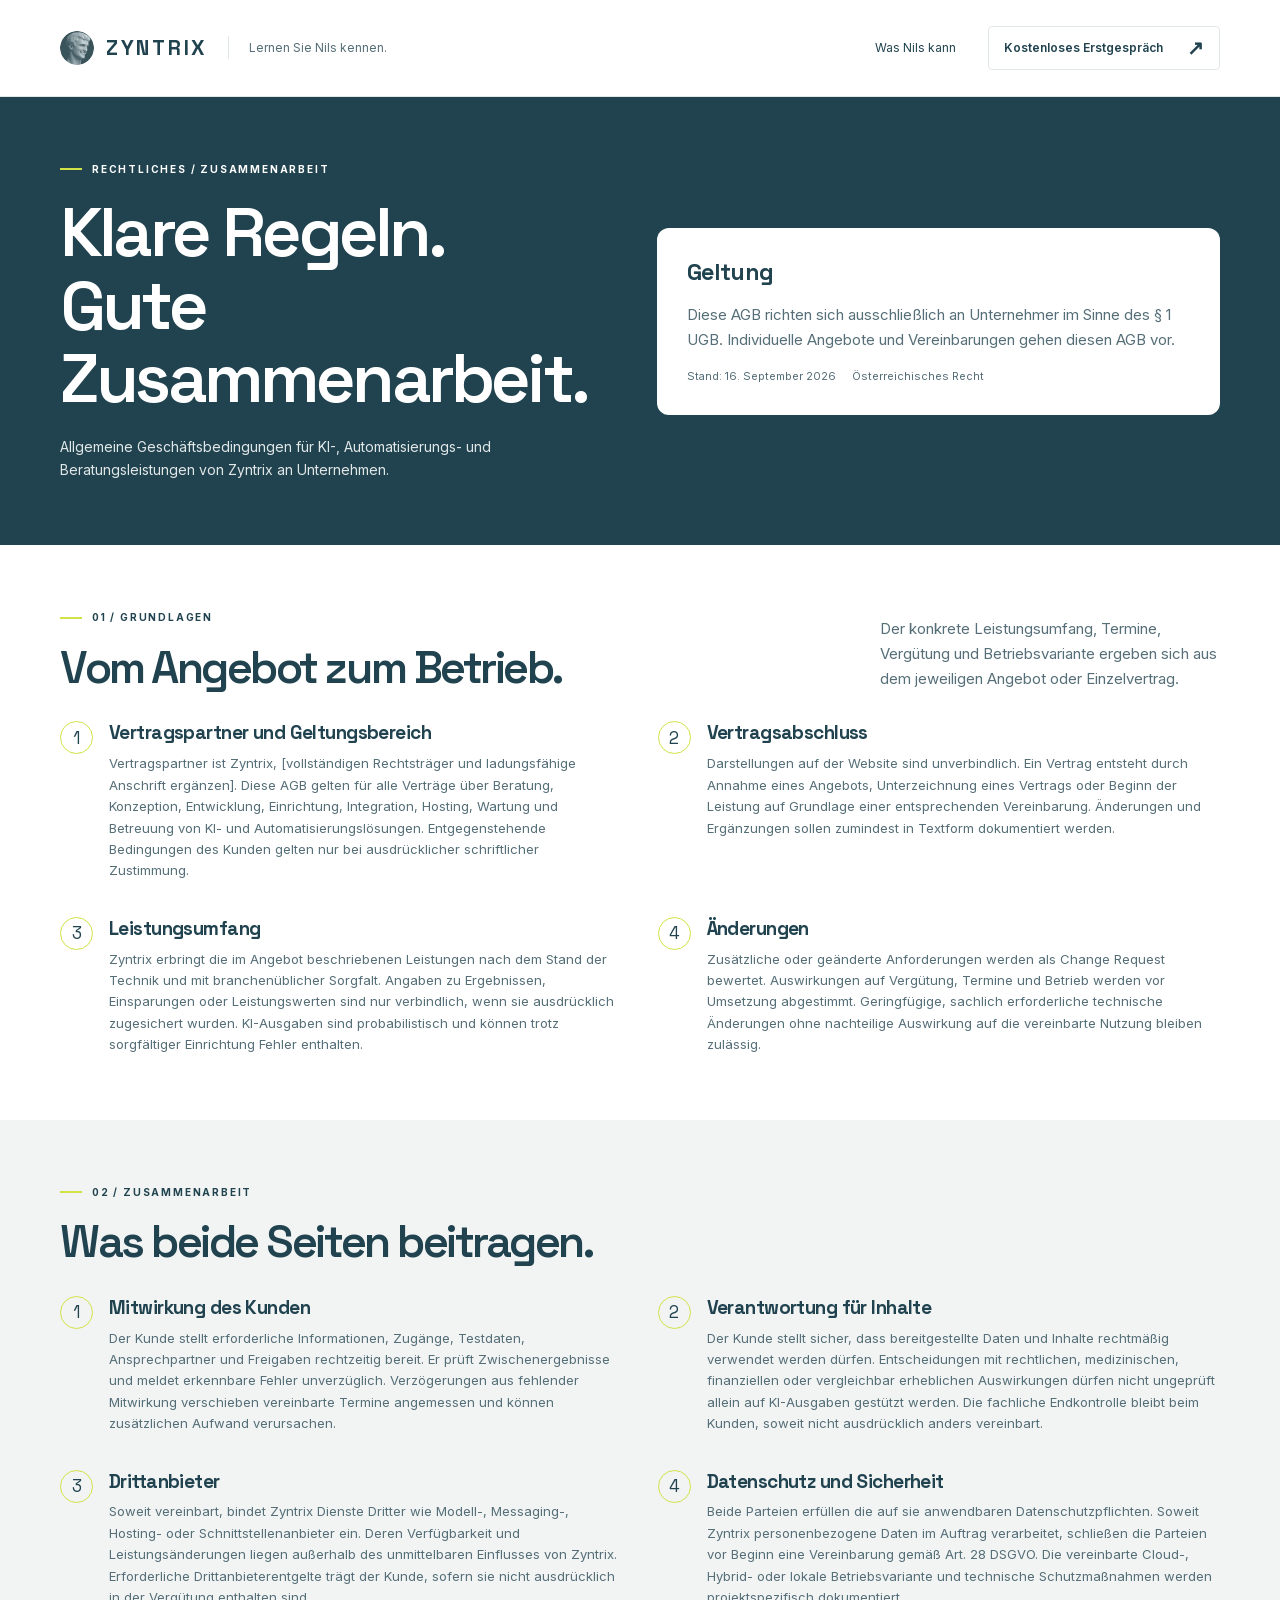
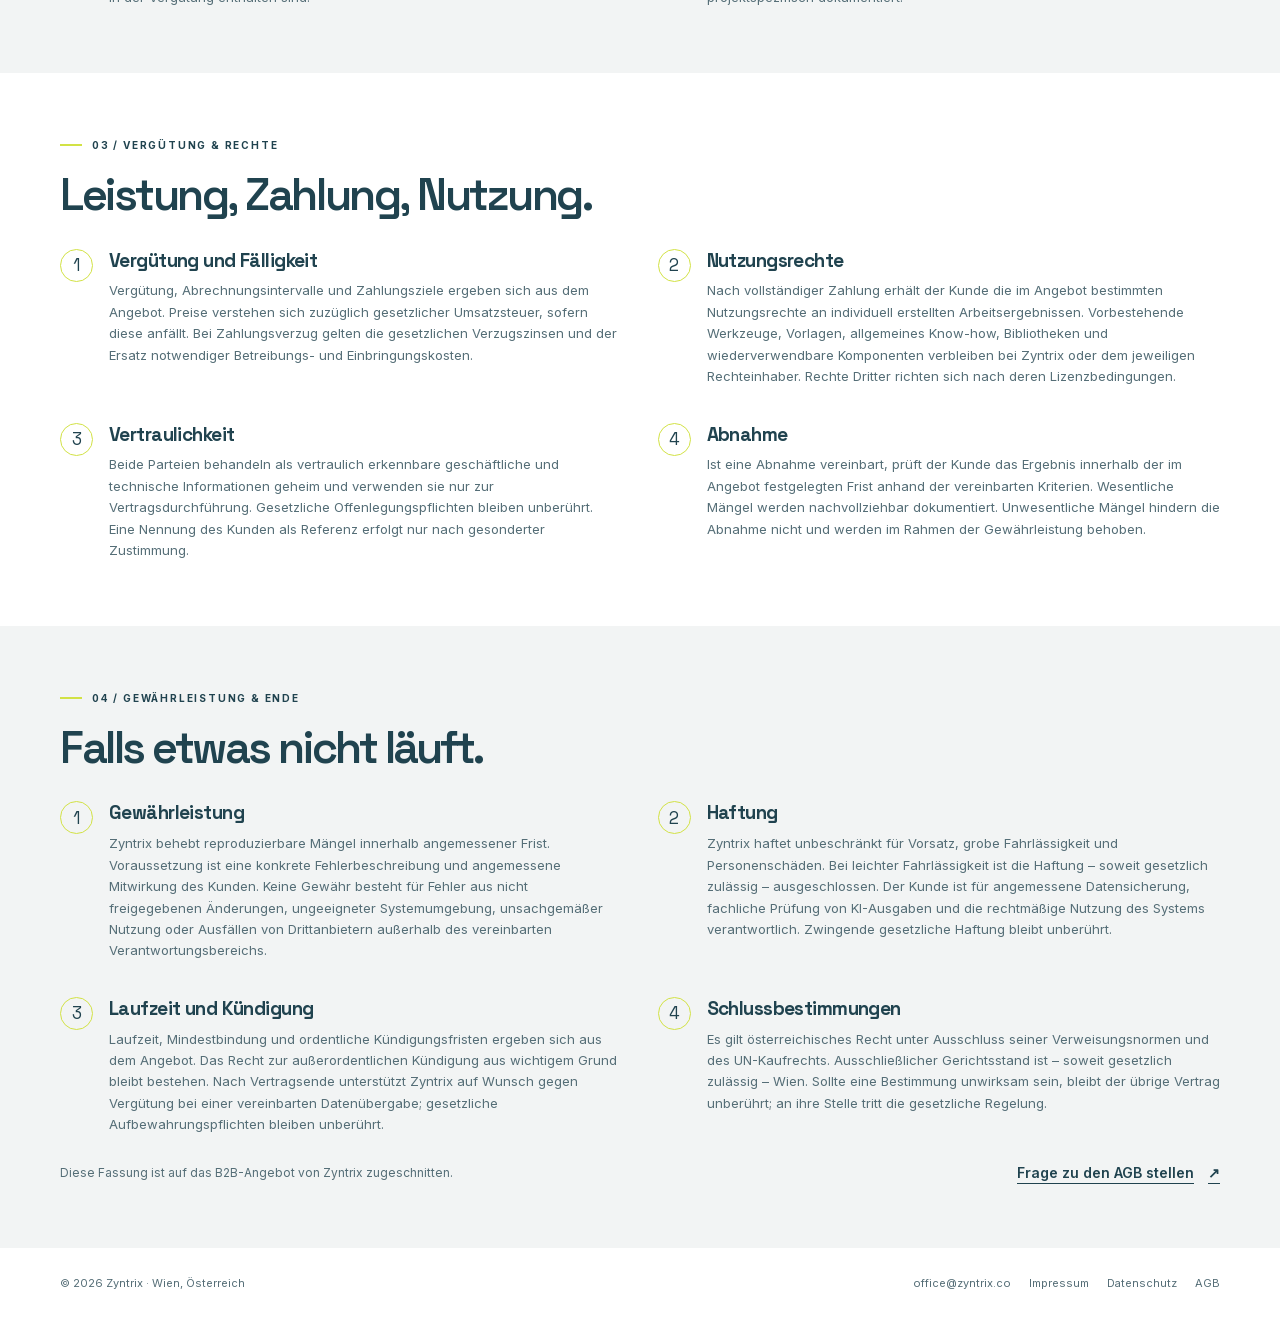
==== agb.html @ 4740a622 "Rechtsseiten (Impressum, Datenschutz, AGB) mit site.css, Legacy-Seiten entfernt Co-Authored-By: Clau" ====
<!doctype html>
<html lang="de-AT">
<head>
  <meta charset="utf-8"><meta name="viewport" content="width=device-width,initial-scale=1"><meta name="theme-color" content="#20434f">
  <!-- Google tag (gtag.js) -->
  <script async src="https://www.googletagmanager.com/gtag/js?id=G-1M1GFKZNW0"></script>
  <script>
    window.dataLayer = window.dataLayer || [];
    function gtag(){dataLayer.push(arguments);}
    gtag('js', new Date());
    gtag('config', 'G-1M1GFKZNW0');
  </script>
  <title>Allgemeine Geschäftsbedingungen | Zyntrix</title>
  <meta name="description" content="Allgemeine Geschäftsbedingungen von Zyntrix für Leistungen an Unternehmen."><meta name="robots" content="noindex,follow">
  <meta property="og:type" content="website"><meta property="og:locale" content="de_AT"><meta property="og:title" content="Allgemeine Geschäftsbedingungen | Zyntrix"><meta property="og:description" content="AGB von Zyntrix für KI- und Automatisierungsleistungen an Unternehmen."><meta property="og:url" content="https://zyntrix.co/agb.html">
  <link rel="canonical" href="https://zyntrix.co/agb.html"><link rel="icon" href="/favicon.ico?v=3" type="image/x-icon" sizes="any"><link rel="icon" type="image/png" sizes="32x32" href="/assets/icons/favicon-32x32.png?v=3"><link rel="icon" type="image/png" sizes="16x16" href="/assets/icons/favicon-16x16.png?v=3"><link rel="apple-touch-icon" href="/apple-touch-icon.png?v=3"><link rel="manifest" href="/site.webmanifest">
  <!-- Meta Pixel Code -->
  <script>
  !function(f,b,e,v,n,t,s){if(f.fbq)return;n=f.fbq=function(){n.callMethod?n.callMethod.apply(n,arguments):n.queue.push(arguments)};if(!f._fbq)f._fbq=n;n.push=n;n.loaded=!0;n.version="2.0";n.queue=[];t=b.createElement(e);t.async=!0;t.src=v;s=b.getElementsByTagName(e)[0];s.parentNode.insertBefore(t,s)}(window,document,"script","https://connect.facebook.net/en_US/fbevents.js");
  fbq("init","1392514952248366");fbq("track","PageView");
  </script>
  <noscript><img height="1" width="1" style="display:none" src="https://www.facebook.com/tr?id=1392514952248366&amp;ev=PageView&amp;noscript=1" alt=""></noscript>
  <!-- End Meta Pixel Code -->
  <link rel="preload" href="assets/landing2/space-grotesk.woff2" as="font" type="font/woff2" crossorigin><link rel="stylesheet" href="site.css">
</head>
<body>
  <a class="skip" href="#inhalt">Zum Inhalt springen</a>
  <header class="site-header"><div class="header wrap"><a class="brand" href="/" aria-label="Zyntrix, zur Startseite"><img class="brand-avatar" src="assets/landing2/nils.webp" width="34" height="34" alt="">ZYNTRIX<span class="brand-divider"></span><span class="brand-product">Lernen Sie Nils kennen.</span></a><nav class="header-links" aria-label="Hauptnavigation"><a href="/#beispiele">Was Nils kann</a><a class="header-contact" href="/#potenzialcheck">Kostenloses Erstgespräch <span aria-hidden="true">↗&#xFE0E;</span></a></nav></div></header>

  <main id="inhalt">
    <section class="section contact" aria-labelledby="page-title"><div class="wrap contact-layout"><div class="contact-copy"><div class="eyebrow">Rechtliches / Zusammenarbeit</div><h1 id="page-title">Klare Regeln.<br>Gute Zusammenarbeit.</h1><p>Allgemeine Geschäftsbedingungen für KI-, Automatisierungs- und Beratungsleistungen von Zyntrix an Unternehmen.</p></div><div class="check-card"><h3>Geltung</h3><p class="muted">Diese AGB richten sich ausschließlich an Unternehmer im Sinne des § 1 UGB. Individuelle Angebote und Vereinbarungen gehen diesen AGB vor.</p><div class="privacy-tags"><span>Stand: 16. September 2026</span><span>Österreichisches Recht</span></div></div></div></section>

    <section class="section" aria-labelledby="agb-title"><div class="wrap"><div class="section-top"><div><div class="eyebrow">01 / Grundlagen</div><h2 id="agb-title">Vom Angebot zum Betrieb.</h2></div><p>Der konkrete Leistungsumfang, Termine, Vergütung und Betriebsvariante ergeben sich aus dem jeweiligen Angebot oder Einzelvertrag.</p></div><div class="promise-grid"><div class="promise"><span class="checkmark" aria-hidden="true">1</span><div><h3>Vertragspartner und Geltungsbereich</h3><p>Vertragspartner ist Zyntrix, [vollständigen Rechtsträger und ladungsfähige Anschrift ergänzen]. Diese AGB gelten für alle Verträge über Beratung, Konzeption, Entwicklung, Einrichtung, Integration, Hosting, Wartung und Betreuung von KI- und Automatisierungslösungen. Entgegenstehende Bedingungen des Kunden gelten nur bei ausdrücklicher schriftlicher Zustimmung.</p></div></div><div class="promise"><span class="checkmark" aria-hidden="true">2</span><div><h3>Vertragsabschluss</h3><p>Darstellungen auf der Website sind unverbindlich. Ein Vertrag entsteht durch Annahme eines Angebots, Unterzeichnung eines Vertrags oder Beginn der Leistung auf Grundlage einer entsprechenden Vereinbarung. Änderungen und Ergänzungen sollen zumindest in Textform dokumentiert werden.</p></div></div><div class="promise"><span class="checkmark" aria-hidden="true">3</span><div><h3>Leistungsumfang</h3><p>Zyntrix erbringt die im Angebot beschriebenen Leistungen nach dem Stand der Technik und mit branchenüblicher Sorgfalt. Angaben zu Ergebnissen, Einsparungen oder Leistungswerten sind nur verbindlich, wenn sie ausdrücklich zugesichert wurden. KI-Ausgaben sind probabilistisch und können trotz sorgfältiger Einrichtung Fehler enthalten.</p></div></div><div class="promise"><span class="checkmark" aria-hidden="true">4</span><div><h3>Änderungen</h3><p>Zusätzliche oder geänderte Anforderungen werden als Change Request bewertet. Auswirkungen auf Vergütung, Termine und Betrieb werden vor Umsetzung abgestimmt. Geringfügige, sachlich erforderliche technische Änderungen ohne nachteilige Auswirkung auf die vereinbarte Nutzung bleiben zulässig.</p></div></div></div></div></section>

    <section class="section promises" aria-labelledby="zusammenarbeit-title"><div class="wrap"><div class="section-top"><div><div class="eyebrow">02 / Zusammenarbeit</div><h2 id="zusammenarbeit-title">Was beide Seiten beitragen.</h2></div></div><div class="promise-grid"><div class="promise"><span class="checkmark" aria-hidden="true">1</span><div><h3>Mitwirkung des Kunden</h3><p>Der Kunde stellt erforderliche Informationen, Zugänge, Testdaten, Ansprechpartner und Freigaben rechtzeitig bereit. Er prüft Zwischenergebnisse und meldet erkennbare Fehler unverzüglich. Verzögerungen aus fehlender Mitwirkung verschieben vereinbarte Termine angemessen und können zusätzlichen Aufwand verursachen.</p></div></div><div class="promise"><span class="checkmark" aria-hidden="true">2</span><div><h3>Verantwortung für Inhalte</h3><p>Der Kunde stellt sicher, dass bereitgestellte Daten und Inhalte rechtmäßig verwendet werden dürfen. Entscheidungen mit rechtlichen, medizinischen, finanziellen oder vergleichbar erheblichen Auswirkungen dürfen nicht ungeprüft allein auf KI-Ausgaben gestützt werden. Die fachliche Endkontrolle bleibt beim Kunden, soweit nicht ausdrücklich anders vereinbart.</p></div></div><div class="promise"><span class="checkmark" aria-hidden="true">3</span><div><h3>Drittanbieter</h3><p>Soweit vereinbart, bindet Zyntrix Dienste Dritter wie Modell-, Messaging-, Hosting- oder Schnittstellenanbieter ein. Deren Verfügbarkeit und Leistungsänderungen liegen außerhalb des unmittelbaren Einflusses von Zyntrix. Erforderliche Drittanbieterentgelte trägt der Kunde, sofern sie nicht ausdrücklich in der Vergütung enthalten sind.</p></div></div><div class="promise"><span class="checkmark" aria-hidden="true">4</span><div><h3>Datenschutz und Sicherheit</h3><p>Beide Parteien erfüllen die auf sie anwendbaren Datenschutzpflichten. Soweit Zyntrix personenbezogene Daten im Auftrag verarbeitet, schließen die Parteien vor Beginn eine Vereinbarung gemäß Art. 28 DSGVO. Die vereinbarte Cloud-, Hybrid- oder lokale Betriebsvariante und technische Schutzmaßnahmen werden projektspezifisch dokumentiert.</p></div></div></div></div></section>

    <section class="section" aria-labelledby="zahlung-title"><div class="wrap"><div class="section-top"><div><div class="eyebrow">03 / Vergütung &amp; Rechte</div><h2 id="zahlung-title">Leistung, Zahlung, Nutzung.</h2></div></div><div class="promise-grid"><div class="promise"><span class="checkmark" aria-hidden="true">1</span><div><h3>Vergütung und Fälligkeit</h3><p>Vergütung, Abrechnungsintervalle und Zahlungsziele ergeben sich aus dem Angebot. Preise verstehen sich zuzüglich gesetzlicher Umsatzsteuer, sofern diese anfällt. Bei Zahlungsverzug gelten die gesetzlichen Verzugszinsen und der Ersatz notwendiger Betreibungs- und Einbringungskosten.</p></div></div><div class="promise"><span class="checkmark" aria-hidden="true">2</span><div><h3>Nutzungsrechte</h3><p>Nach vollständiger Zahlung erhält der Kunde die im Angebot bestimmten Nutzungsrechte an individuell erstellten Arbeitsergebnissen. Vorbestehende Werkzeuge, Vorlagen, allgemeines Know-how, Bibliotheken und wiederverwendbare Komponenten verbleiben bei Zyntrix oder dem jeweiligen Rechteinhaber. Rechte Dritter richten sich nach deren Lizenzbedingungen.</p></div></div><div class="promise"><span class="checkmark" aria-hidden="true">3</span><div><h3>Vertraulichkeit</h3><p>Beide Parteien behandeln als vertraulich erkennbare geschäftliche und technische Informationen geheim und verwenden sie nur zur Vertragsdurchführung. Gesetzliche Offenlegungspflichten bleiben unberührt. Eine Nennung des Kunden als Referenz erfolgt nur nach gesonderter Zustimmung.</p></div></div><div class="promise"><span class="checkmark" aria-hidden="true">4</span><div><h3>Abnahme</h3><p>Ist eine Abnahme vereinbart, prüft der Kunde das Ergebnis innerhalb der im Angebot festgelegten Frist anhand der vereinbarten Kriterien. Wesentliche Mängel werden nachvollziehbar dokumentiert. Unwesentliche Mängel hindern die Abnahme nicht und werden im Rahmen der Gewährleistung behoben.</p></div></div></div></div></section>

    <section class="section promises" aria-labelledby="haftung-title"><div class="wrap"><div class="section-top"><div><div class="eyebrow">04 / Gewährleistung &amp; Ende</div><h2 id="haftung-title">Falls etwas nicht läuft.</h2></div></div><div class="promise-grid"><div class="promise"><span class="checkmark" aria-hidden="true">1</span><div><h3>Gewährleistung</h3><p>Zyntrix behebt reproduzierbare Mängel innerhalb angemessener Frist. Voraussetzung ist eine konkrete Fehlerbeschreibung und angemessene Mitwirkung des Kunden. Keine Gewähr besteht für Fehler aus nicht freigegebenen Änderungen, ungeeigneter Systemumgebung, unsachgemäßer Nutzung oder Ausfällen von Drittanbietern außerhalb des vereinbarten Verantwortungsbereichs.</p></div></div><div class="promise"><span class="checkmark" aria-hidden="true">2</span><div><h3>Haftung</h3><p>Zyntrix haftet unbeschränkt für Vorsatz, grobe Fahrlässigkeit und Personenschäden. Bei leichter Fahrlässigkeit ist die Haftung – soweit gesetzlich zulässig – ausgeschlossen. Der Kunde ist für angemessene Datensicherung, fachliche Prüfung von KI-Ausgaben und die rechtmäßige Nutzung des Systems verantwortlich. Zwingende gesetzliche Haftung bleibt unberührt.</p></div></div><div class="promise"><span class="checkmark" aria-hidden="true">3</span><div><h3>Laufzeit und Kündigung</h3><p>Laufzeit, Mindestbindung und ordentliche Kündigungsfristen ergeben sich aus dem Angebot. Das Recht zur außerordentlichen Kündigung aus wichtigem Grund bleibt bestehen. Nach Vertragsende unterstützt Zyntrix auf Wunsch gegen Vergütung bei einer vereinbarten Datenübergabe; gesetzliche Aufbewahrungspflichten bleiben unberührt.</p></div></div><div class="promise"><span class="checkmark" aria-hidden="true">4</span><div><h3>Schlussbestimmungen</h3><p>Es gilt österreichisches Recht unter Ausschluss seiner Verweisungsnormen und des UN-Kaufrechts. Ausschließlicher Gerichtsstand ist – soweit gesetzlich zulässig – Wien. Sollte eine Bestimmung unwirksam sein, bleibt der übrige Vertrag unberührt; an ihre Stelle tritt die gesetzliche Regelung.</p></div></div></div><div class="section-bottom"><span class="small">Diese Fassung ist auf das B2B-Angebot von Zyntrix zugeschnitten.</span><a class="text-link" href="mailto:office@zyntrix.co">Frage zu den AGB stellen <span aria-hidden="true">↗&#xFE0E;</span></a></div></div></section>
  </main>

  <footer class="footer wrap"><span>© 2026 Zyntrix · Wien, Österreich</span><div class="footer-links"><a href="mailto:office@zyntrix.co">office@zyntrix.co</a><a href="impressum.html">Impressum</a><a href="datenschutz.html">Datenschutz</a><a href="agb.html" aria-current="page">AGB</a></div></footer>
</body>
</html>
---- site.css ----
@font-face{font-family:Inter;src:url('assets/landing2/inter.woff2') format('woff2');font-weight:100 900;font-display:swap}
    @font-face{font-family:Space;src:url('assets/landing2/space-grotesk.woff2') format('woff2');font-weight:300 700;font-display:swap}
    :root{--ink:#20434f;--lime:#d2e245;--paper:#fff;--muted:#556e77;--line:#e2e7e8;--white:#fff;--radius:18px}
    *{box-sizing:border-box}html{scroll-behavior:smooth;scroll-padding-top:24px}body{margin:0;background:var(--paper);color:var(--ink);font-family:Inter,Arial,sans-serif;font-size:15px;line-height:1.65}h1,h2,h3,p{margin:0}h1,h2,h3,.button,.brand{font-family:Space,Arial,sans-serif}h1,h2{font-weight:600;letter-spacing:-.055em;line-height:1.06;text-wrap:balance}h1{font-size:clamp(42px,5.4vw,76px)}h2{font-size:clamp(29px,3.5vw,46px)}h3{font-size:21px;line-height:1.25;letter-spacing:-.03em}a{color:inherit;text-decoration:none}button,input,select{font:inherit}button,a,input,summary{ -webkit-tap-highlight-color:transparent}button{cursor:pointer}button:disabled{cursor:wait;opacity:.65}:focus-visible{outline:3px solid #20434f;outline-offset:5px}a:hover{text-decoration:underline}button:hover{filter:brightness(.97)}[hidden]{display:none!important}img{max-width:100%;display:block}button{color:inherit}section{scroll-margin-top:24px}.wrap{width:min(1160px,calc(100% - 80px));margin:auto}.section{padding:64px 0}.eyebrow{font-size:10px;font-weight:700;letter-spacing:.18em;text-transform:uppercase;display:flex;align-items:center;gap:10px;margin-bottom:18px}.eyebrow:before{content:'';width:22px;height:2px;background:var(--lime)}.muted{color:var(--muted)}.small{font-size:12px;line-height:1.6}.button{display:inline-flex;justify-content:center;align-items:center;gap:24px;background:var(--lime);padding:15px 22px;border:1px solid var(--lime);border-radius:7px;font-size:15px;font-weight:700;line-height:1.35;text-decoration:none!important;transition:transform .2s,background .2s}.button:hover{background:#d2e245;transform:translateY(-1px)}.button .arrow{font-size:22px;line-height:1}.text-link{display:inline-flex;align-items:center;gap:14px;font-weight:600;font-size:14px;text-decoration:underline;text-underline-offset:5px}.section-top{display:flex;justify-content:space-between;align-items:end;gap:40px;margin-bottom:30px}.section-top>p{max-width:340px;color:var(--muted)}.grid3{display:grid;grid-template-columns:repeat(3,1fr);gap:18px}.grid2{display:grid;grid-template-columns:1fr 1fr;gap:60px}.card{background:white;border:1px solid var(--line);border-radius:var(--radius);padding:25px}.skip{position:absolute;left:12px;top:-80px;background:var(--lime);padding:12px;z-index:100}.skip:focus{top:12px}
    .trust{padding:22px 0 28px;border-top:1px solid var(--line);border-bottom:1px solid var(--line)}.trust-inner{display:flex;gap:35px;align-items:center;justify-content:space-between}.trust-label{max-width:130px;font-size:10px;line-height:1.6;text-transform:uppercase;letter-spacing:.1em;color:var(--muted)}.logos{flex:1;display:flex;align-items:center;justify-content:space-between;gap:26px}.logo{height:43px;width:116px;object-fit:contain;mix-blend-mode:multiply;filter:grayscale(1);opacity:.75}.aaron{font-family:Georgia,serif;letter-spacing:.16em;font-size:20px}.steps .number{font-family:Space,sans-serif;color:#556e77;font-size:12px;margin-bottom:25px;display:block}.steps h3{margin-bottom:9px}.steps p{font-size:14px;color:var(--muted)}.step-card{border-top:1px solid var(--line);padding-top:18px}.step-card:first-child{border-color:#d2e245}.scenes{background:#f2f4f4}.scene-time{font-family:Space,sans-serif;font-size:12px;display:inline-block;padding:4px 9px;border-radius:5px;background:#f2f4f4;margin-bottom:18px}.scene p{color:var(--muted);font-size:13px;margin-top:10px}.section-bottom{display:flex;align-items:center;justify-content:space-between;gap:20px;margin-top:25px}.section-bottom .small{color:var(--muted)}
    .roi{background:var(--ink);color:#fff}.roi .eyebrow{color:#e2e7e8}.roi-layout{display:grid;grid-template-columns:1.05fr .95fr;gap:65px;align-items:center}.roi h2{max-width:410px;margin-bottom:16px}.roi-intro{color:#e2e7e8;font-size:14px;max-width:380px}.ranges{margin-top:28px;display:grid;gap:18px}.range-label{display:flex;justify-content:space-between;gap:16px;font-size:13px;align-items:center}.range-label output{font-family:Space,sans-serif;font-size:19px;color:var(--lime);white-space:nowrap}.ranges input{width:100%;accent-color:var(--lime);height:24px;cursor:pointer;margin:7px 0 0}.range-ends{display:flex;justify-content:space-between;color:#e2e7e8;font-size:10px}.roi-result{border:1px solid #556e77;border-radius:18px;padding:35px;background:#2a5361}.roi-result .result-label{font-size:12px;color:#e2e7e8}.roi-amount{font-family:Space,sans-serif;font-weight:500;font-size:clamp(49px,6vw,78px);letter-spacing:-.07em;color:var(--lime);line-height:1.3;margin-top:6px}.roi-result .per-month{font-size:13px}.roi-result hr{border:0;border-top:1px solid #556e77;margin:23px 0 16px}.roi-result .small{color:#e2e7e8}.roi-result .formula{margin-top:9px;font-size:11px;color:#e2e7e8}.ownership{align-items:center}.ownership h2{margin-bottom:18px}.ownership p{color:var(--muted)}.ownership .text-link{margin-top:20px}.value-card{padding:30px;border:1px solid var(--line);border-radius:18px;background:#f2f4f4}.value-card h3{font-size:26px;margin:12px 0 20px}.value-row{display:flex;justify-content:space-between;gap:20px;border-top:1px solid #e2e7e8;padding:12px 0;font-size:13px}.value-row span{color:var(--muted)}.value-row strong{text-align:right}.ownership .small{margin-top:18px}
    .privacy{border-top:1px solid var(--line);border-bottom:1px solid var(--line);background:#f2f4f4}.privacy-layout{display:grid;grid-template-columns:1fr 1fr;gap:60px;align-items:start}.privacy h2{margin-bottom:15px}.privacy-intro{color:var(--muted);font-size:14px}.segmented{display:flex;gap:5px;padding:5px;border:1px solid #e2e7e8;border-radius:10px;background:#f2f4f4;margin-bottom:18px}.segmented button{flex:1;border:0;border-radius:6px;padding:10px 5px;background:transparent;font-weight:600;font-size:12px}.segmented button[aria-pressed=true]{background:white;box-shadow:0 2px 4px #20434f10}.privacy-panel{min-height:165px}.privacy-panel h3{margin-bottom:8px}.privacy-panel p{font-size:13px;color:var(--muted)}.privacy-tags{display:flex;gap:16px;font-size:11px;margin-top:14px;color:var(--muted)}.reference{display:grid;grid-template-columns:1.2fr .8fr;gap:45px;align-items:center}.quote{border-left:3px solid var(--lime);padding:8px 0 8px 25px;margin:0}.quote p{font-family:Space,sans-serif;font-size:clamp(20px,2.2vw,28px);line-height:1.4;letter-spacing:-.02em}.quote footer{margin-top:18px;font-size:12px;color:var(--muted)}.reference-note{font-size:14px;color:var(--muted);margin-top:18px}.reference .text-link{margin-top:18px}.team-note{display:flex;gap:18px;padding:17px 20px;margin-top:28px;border:1px solid var(--line);border-radius:10px;font-size:12px}.team-note strong{white-space:nowrap}.promises{background:#f2f4f4}.promise-grid{display:grid;grid-template-columns:1fr 1fr;gap:35px}.promise{display:flex;gap:16px;align-items:start}.checkmark{font-family:Space,sans-serif;display:grid;place-items:center;flex-shrink:0;width:33px;height:33px;border:1px solid #d2e245;border-radius:50%;font-size:17px}.promise h3{font-size:19px;margin-bottom:8px}.promise p{font-size:13px;color:var(--muted)}.faq-layout{display:grid;grid-template-columns:.7fr 1.3fr;gap:70px}.faq-list details{border-bottom:1px solid var(--line)}.faq-list details:first-child{border-top:1px solid var(--line)}summary{cursor:pointer;list-style:none;font-size:14px;font-weight:600;padding:14px 28px 14px 0;position:relative}summary::-webkit-details-marker{display:none}summary:after{content:'+';position:absolute;right:4px;font-size:22px;top:7px;font-weight:400}details[open] summary:after{content:'−'}.faq-list details p{font-size:13px;color:var(--muted);padding:0 25px 15px 0}
    .contact{background:var(--ink);color:white}.contact-layout{display:grid;grid-template-columns:.8fr 1.2fr;gap:70px}.contact-copy>p{color:#e2e7e8;font-size:14px;margin-top:20px}.contact-points{display:grid;gap:9px;margin-top:25px;font-size:12px;color:#e2e7e8}.contact-points span:before{content:'✓';color:var(--lime);margin-right:9px}.check-card{background:#fff;color:var(--ink);border-radius:18px;padding:27px;min-height:345px}.progress-head{display:flex;justify-content:space-between;align-items:center;font-size:10px;text-transform:uppercase;letter-spacing:.1em;color:var(--muted);margin-bottom:13px}.progress-track{height:3px;background:#e2e7e8;margin-bottom:21px}.progress-track span{display:block;height:100%;background:#d2e245;transition:width .2s}.check-card h3{font-size:23px;margin-bottom:17px}.options{display:grid;grid-template-columns:1fr 1fr;gap:9px}.option{min-height:49px;border:1px solid var(--line);border-radius:7px;background:#fff;text-align:left;padding:11px 13px;font-size:12px}.option:hover{border-color:#d2e245;background:#f9fbee}.back{font-size:11px;border:0;background:transparent;text-decoration:underline;text-underline-offset:3px;padding:11px 0 0}.back:disabled{visibility:hidden}.check-hint{font-size:11px;color:var(--muted);margin-top:16px}.form-intro{font-size:12px;color:var(--muted);margin-bottom:18px}.fields{display:grid;grid-template-columns:1fr 1fr;gap:12px}.field{display:grid;gap:4px;font-size:11px;font-weight:600}.field input,.field select{width:100%;min-width:0;border:1px solid #e2e7e8;border-radius:6px;padding:10px;font-size:14px;background:#fff;color:var(--ink)}.consent-check{display:flex;align-items:start;gap:9px;font-size:11px;color:var(--muted);line-height:1.5;margin:17px 0}.consent-check input{margin:3px 0 0;accent-color:var(--ink)}.consent-check a{text-decoration:underline}.form-button{width:100%}.form-error{font-size:12px;color:#c0474b;margin-top:12px;border-left:3px solid #c0474b;padding-left:12px}.honeypot{position:absolute;width:1px;height:1px;overflow:hidden;clip-path:inset(50%)}.summary-tags{display:flex;flex-wrap:wrap;gap:5px;margin:0 0 15px}.summary-tags span{font-size:10px;background:#f2f4f4;padding:4px 8px;border-radius:4px}.thanks-mark{display:grid;place-items:center;width:45px;height:45px;background:var(--lime);border-radius:50%;font-size:24px;margin-bottom:15px}.thank-you p{font-size:14px;color:var(--muted);margin-bottom:16px}.thank-you ol{padding-left:20px;font-size:13px;color:var(--muted)}.footer{display:flex;justify-content:space-between;gap:25px;padding:26px 0;font-size:11px;color:var(--muted)}.footer-links{display:flex;gap:18px;flex-wrap:wrap}.sticky{display:none}dialog{width:min(630px,calc(100% - 32px));max-height:85vh;overflow:auto;border:1px solid var(--line);border-radius:16px;padding:28px;color:var(--ink);box-shadow:0 15px 70px #20434f33}dialog::backdrop{background:#20434f80}dialog h2{font-size:28px;margin-bottom:20px}dialog h3{font-size:17px;margin-top:18px}dialog p{font-size:13px;margin-top:8px}dialog a{text-decoration:underline}.dialog-close{float:right;border:1px solid var(--line);border-radius:6px;background:#fff;padding:5px 10px;font-size:12px}.no-js{background:#fff;border-left:3px solid #b0791a;padding:15px;font-size:13px;color:var(--ink)}
    @keyframes reveal{0%,12%{opacity:0;transform:translateY(5px)}20%,100%{opacity:1;transform:none}}@keyframes revealLater{0%,34%{opacity:0;transform:translateY(5px)}42%,100%{opacity:1;transform:none}}
    @media(min-width:1500px){.hero{padding-top:75px;padding-bottom:55px}}
    @media(max-width:960px){.wrap{width:calc(100% - 48px)}.hero{gap:25px}h1{font-size:49px}.hero-visual{min-height:480px}.phone{margin-left:64px;width:239px}.box-device{width:115px;height:93px;left:14px;bottom:62px}.hero-sticker{font-size:10px;left:10px}.grid2,.roi-layout,.privacy-layout,.contact-layout{gap:30px}.faq-layout{gap:35px}.trust-inner{gap:20px}.logos{gap:16px}.logo{width:90px}.section{padding:48px 0}.card{padding:20px}.hero-copy>p{font-size:14px}}
    @media(max-width:700px){body{font-size:14px}.wrap{width:calc(100% - 36px)}.header{height:65px}.brand{font-size:18px}.hero{grid-template-columns:1fr;padding:27px 0 25px;gap:24px}.eyebrow{font-size:9px;margin-bottom:13px}h1{font-size:clamp(39px,10vw,56px);max-width:550px}.hero-copy>p{margin:16px 0;font-size:14px;max-width:500px}.hero .button{font-size:13px;gap:20px;padding:14px 18px}.hero-checks{margin-top:14px;gap:15px;font-size:11px}.hero-visual{min-height:360px;height:360px;max-width:450px;width:100%;margin:auto}.phone{width:224px;min-height:380px;transform:rotate(4deg) scale(.72);transform-origin:center center;margin:6px 0 0 86px}.chat{gap:8px;padding:10px}.box-device{width:121px;height:93px;bottom:52px;left:25px}.hero-sticker{top:78px;left:18px;font-size:10px}.visual-label{top:13px;left:15px;font-size:8px}.product-label{left:23px;bottom:17px;font-size:8px}.demo-control{font-size:9px;top:9px;right:10px}.trust{padding:16px 0}.trust-inner{display:block}.trust-label{max-width:none;font-size:8px;margin-bottom:13px}.logos{gap:12px}.logo{height:26px;width:55px}.aaron{font-size:14px}.section{padding:34px 0}.section-top{display:block;margin-bottom:22px}.section-top>p{font-size:12px;margin-top:13px}.section-top h2{max-width:340px}h2{font-size:31px;letter-spacing:-.045em}.grid3{grid-template-columns:1fr;gap:11px}.steps .grid3{gap:14px}.step-card{display:grid;grid-template-columns:26px 1fr;gap:0 12px;padding-top:12px}.steps .number{margin:0;grid-row:1 / 3}.steps h3{font-size:17px;margin-bottom:4px}.steps p{font-size:12px}.scene{padding:15px 17px;display:grid;grid-template-columns:62px 1fr;gap:0 12px;border-radius:11px}.scene-time{font-size:10px;align-self:start;margin:0;padding:4px 6px;grid-row:1 / 3;text-align:center}.scene h3{font-size:17px}.scene p{font-size:12px;margin-top:5px}.section-bottom{align-items:start;margin-top:19px}.section-bottom .small{font-size:10px;max-width:130px}.text-link{font-size:12px;gap:8px}.roi-layout,.grid2,.privacy-layout,.reference,.faq-layout,.contact-layout{grid-template-columns:1fr;gap:24px}.roi h2{max-width:320px}.roi-intro{font-size:12px}.ranges{margin-top:18px;gap:10px}.range-label{font-size:12px}.roi-result{padding:21px}.roi-amount{font-size:60px}.roi-result hr{margin:14px 0 12px}.roi-result .small{font-size:11px}.ownership p{font-size:13px}.ownership h2{margin-bottom:13px}.value-card{padding:21px}.value-card h3{font-size:23px;margin:8px 0 13px}.value-row{padding:9px 0;font-size:12px}.ownership .small{font-size:11px;margin-top:12px}.privacy-intro{font-size:12px}.privacy-tags{font-size:10px;gap:12px;flex-wrap:wrap}.privacy-panel{min-height:0}.privacy-panel p{font-size:12px}.privacy-panel h3{font-size:20px}.segmented{margin-bottom:13px}.quote{padding-left:18px}.quote p{font-size:20px}.reference-note{margin-top:0;font-size:12px}.reference .text-link{margin-top:12px}.team-note{display:block;font-size:11px;padding:13px 16px;margin-top:19px}.team-note strong{display:block;margin-bottom:4px}.promise-grid{gap:21px;grid-template-columns:1fr}.promise{gap:12px}.promise h3{font-size:17px;margin-bottom:5px}.promise p{font-size:12px}.faq-layout{gap:20px}summary{font-size:12px;padding:12px 26px 12px 0}.faq-list details p{font-size:12px}.contact-copy>p{font-size:12px;margin-top:13px}.contact-points{display:flex;flex-wrap:wrap;gap:4px 15px;margin-top:14px;font-size:10px}.check-card{padding:21px;min-height:340px}.check-card h3{font-size:22px}.option{font-size:11px;padding:10px;min-height:46px}.fields{gap:11px}.field input{font-size:16px;padding:9px;min-height:44px}.footer{padding:23px 0 90px;display:block;font-size:10px}.footer-links{margin-top:13px;gap:13px}.sticky.visible{display:flex;position:fixed;bottom:0;left:0;right:0;z-index:20;align-items:center;justify-content:space-between;background:#fffffff5;border-top:1px solid #e2e7e8;padding:9px 18px calc(9px + env(safe-area-inset-bottom));gap:15px;backdrop-filter:blur(10px)}.sticky p{font-size:10px;line-height:1.4}.sticky strong{font-size:12px;display:block}.sticky .button{font-size:12px;padding:11px 17px;gap:18px}dialog{padding:22px}}
    @media(prefers-reduced-motion:reduce){html{scroll-behavior:auto}*,*:before,*:after{animation:none!important;transition:none!important}}
    /* Nils: editorialer Einstieg mit der bestehenden Markenfigur. */
    /* Header bleibt auf allen Breiten oben stehen; Anker springen unter ihn. */
    .site-header{position:sticky;top:0;z-index:30;background:var(--paper);border-bottom:1px solid var(--line)}
    html{scroll-padding-top:96px}
    .header{height:96px;display:flex;justify-content:space-between;align-items:center;gap:28px}
    .brand{display:flex;align-items:center;gap:12px;letter-spacing:.13em;font-size:21px;font-weight:700;text-decoration:none!important}
    
    .brand-divider{height:23px;width:1px;background:#e2e7e8;margin:0 8px}.brand-product{font-family:Inter,sans-serif;font-weight:400;letter-spacing:0;font-size:12px;color:var(--muted)}
    .header-links{display:flex;align-items:center;gap:32px;font-size:12px}.header-contact{display:flex;gap:24px;align-items:center;border:1px solid #e2e7e8;border-radius:4px;padding:11px 15px;font-weight:600}.header-contact span{font-size:20px;line-height:1}
    .hero{display:grid;grid-template-columns:1.2fr 1fr;column-gap:64px;row-gap:38px;align-items:center;padding:54px 0 0}
    .hero-copy{padding:10px 0}.hero h1{font-size:clamp(60px,6.5vw,91px);letter-spacing:-.075em;line-height:.99;font-weight:500}.hero h1>span{display:block}.hero h1 .hero-name{font-weight:700;margin-bottom:4px}
    .hero-copy .hero-promise{font-family:Space,sans-serif;font-size:23px;font-weight:500;line-height:1.4;letter-spacing:-.035em;color:var(--ink);margin:25px 0 16px}.hero-promise span{color:var(--muted)}
    .hero-copy>p:not(.hero-promise){font-size:14px;line-height:1.7;color:var(--muted);max-width:430px;margin:0 0 25px}.hero-actions{display:grid;justify-items:start;gap:11px}.hero-actions .button{padding:16px 21px;border-radius:4px;font-size:14px;gap:25px}.hero-actions>.small{font-size:11px}.hero-checks{display:flex;flex-wrap:wrap;gap:15px;font-size:10px;margin-top:27px;color:var(--muted)}.hero-checks span:before{content:'✓';margin-right:6px;color:var(--ink)}
    
    
    
    
    
    .hero-baseline{grid-column:1/-1;display:flex;align-items:center;gap:12px;font-size:9px;letter-spacing:.09em;padding:19px 0;border-top:1px solid var(--line)}.hero-baseline>span:first-child{font-weight:700}.hero-baseline>span:nth-child(2){color:var(--muted)}.hero-baseline a{margin-left:auto;letter-spacing:0;display:flex;align-items:center;gap:20px;font-size:11px}.hero-baseline a span{font-size:22px;line-height:1}
    
    /* Alle Formularansichten belegen dieselbe Rasterzelle und bestimmen gemeinsam die Höhe. */
    .contact-layout{align-items:center}.check-card{display:grid;grid-template-columns:minmax(0,1fr);padding:30px;border-radius:12px;min-height:0;align-content:start}
    .check-card>#quiz,.check-card>#form-panel,.check-card>#thank-you{grid-area:1 / 1;min-width:0;align-self:stretch}
    .check-card>[hidden]{display:block!important;visibility:hidden;pointer-events:none}
    .check-card #quiz{display:flex;flex-direction:column}.check-card #quiz[hidden]{display:flex!important}.check-card #question-title{min-height:66px;margin:9px 0 20px;font-size:27px;line-height:1.2;max-width:400px}.check-card #result-title{min-height:66px;font-size:27px;line-height:1.2;margin-bottom:10px;max-width:410px}
    .progress-head{font-size:10px;margin-bottom:17px}.progress-track{height:4px;margin-bottom:20px;border-radius:3px;overflow:hidden}.progress-track span{background:var(--ink)}
    .options{grid-template-columns:1fr 1fr;grid-template-rows:repeat(3,72px);gap:10px}.option{padding:15px 16px;border-radius:5px;background:white;border-color:#e2e7e8;font-size:13px;line-height:1.4;display:flex;align-items:center;justify-content:space-between;gap:10px}.option:after{content:'\2197\FE0E';font-size:17px;color:#556e77;flex-shrink:0}.option:hover{background:white;border-color:#e2e7e8}.option:active{background:#f9fbee}.option:focus-visible{background:#f9fbee;outline-offset:2px}.check-card .back{align-self:flex-start;margin-top:20px;padding:5px 0;font-size:12px;color:var(--muted)}.check-hint{margin-top:auto;padding-top:28px;font-size:11px;line-height:1.7;border-top:1px solid var(--line)}
    .summary-tags{display:grid;grid-template-columns:1fr 1fr;grid-template-rows:repeat(2,43px);gap:6px;margin:0 0 17px}.summary-tags span{font-size:10px;display:flex;align-items:center;line-height:1.3;background:#f2f4f4;border-radius:4px;padding:7px 10px}.form-intro{font-size:12px;min-height:40px;margin-bottom:16px}.fields{gap:14px}.field{font-size:11px;gap:6px}.field input{padding:11px 12px;min-height:44px;border-radius:5px}.field input:focus{outline:2px solid #20434f;outline-offset:1px;border-color:transparent}.consent-check{margin:19px 0;font-size:11px}.form-button{min-height:52px;font-size:14px;border-radius:5px}.form-error{min-height:72px;margin-top:12px;line-height:1.55}.form-error[hidden]{display:block!important;visibility:hidden}.form-panel .back{margin-top:0}.thank-you{padding-top:12px}.thank-you h3{font-size:29px;max-width:390px;line-height:1.25}.thank-you p{max-width:400px}.thank-you ol{margin:26px 0}.thank-you li{padding:5px 0}.faq-list details[open]{border-color:#d2e245}.faq-list details[open] summary{color:#20434f}
    @media(hover:hover){.option:hover{background:#f9fbee;border-color:#d2e245}.header-contact:hover{background:#f2f4f4}}
    @media(max-width:1050px){.brand-product,.brand-divider{display:none}.hero{column-gap:32px}.hero h1{font-size:clamp(56px,calc((100vw - 80px) * .09),72px)}.hero-checks{gap:8px}.hero-copy .hero-promise{font-size:21px}.hero-baseline{gap:7px}.contact-layout{gap:35px}.check-card{padding:24px}.option{padding:12px;font-size:12px}}
    @media(max-width:700px){html{scroll-padding-top:74px}.header{height:74px;gap:12px}.brand{font-size:17px;gap:9px}.header-links{gap:0}.header-links>a:first-child{display:none}.header-contact{border:0;padding:8px 0;font-size:10px;gap:9px}.header-contact span{font-size:18px}.hero{grid-template-columns:1fr;gap:27px;padding-top:30px}.hero-copy{padding:0}.hero h1{font-size:clamp(44px,14.5vw,85px);line-height:.98;letter-spacing:-.07em}.hero-copy .hero-promise{font-size:21px;margin:20px 0 14px;line-height:1.35}.hero-copy>p:not(.hero-promise){font-size:13px;line-height:1.7;margin:0 0 22px}.hero-actions{gap:10px}.hero-actions .button{font-size:12px;padding:15px 17px;gap:20px}.hero-actions>.small{font-size:10px}.hero-checks{gap:12px;font-size:9px;margin-top:20px}.hero-baseline{padding:14px 0;display:grid;grid-template-columns:1fr auto;font-size:8px;gap:2px 15px;margin-top:-7px}.hero-baseline>span:nth-child(2){grid-column:1;grid-row:2}.hero-baseline a{grid-column:2;grid-row:1/3;font-size:10px;gap:8px}.check-card{padding:22px 20px;min-height:0}.check-card #question-title,.check-card #result-title{font-size:24px;min-height:62px;line-height:1.2}.options{grid-template-rows:repeat(3,70px);gap:9px}.option{font-size:12px;padding:12px 10px;gap:5px}.option:after{font-size:14px}.progress-head{font-size:9px}.check-hint{font-size:10px;padding-top:20px}.check-card .back{font-size:11px}.summary-tags{grid-template-rows:repeat(2,47px)}.summary-tags span{font-size:10px;padding:6px 8px}.form-intro{font-size:12px;min-height:58px}.fields{gap:12px}.field input{font-size:16px;padding:10px;min-height:45px}.consent-check{font-size:10px;line-height:1.6}.form-button{font-size:12px;padding:14px 12px}.form-error{font-size:11px;min-height:88px}.thank-you h3{font-size:26px}.thank-you p,.thank-you li{font-size:13px}}

    /* Kompakter Abschluss; auch Rückmeldungen verändern die Kartenhöhe nicht. */
    .summary-tags{grid-template-rows:repeat(2,35px);margin-bottom:14px}
    .check-card #result-title{min-height:60px;margin-bottom:8px}
    .form-intro{min-height:40px;margin-bottom:12px}
    .form-error{min-height:52px;margin-top:10px}
    .check-card #edit-check{margin-top:0}
    @media(max-width:700px){.check-card #result-title{font-size:23px;min-height:56px}.summary-tags{grid-template-rows:repeat(2,36px)}.form-intro{font-size:11px;min-height:40px}.form-error{min-height:58px}.consent-check{margin:15px 0}.fields{gap:10px}.check-card .back{margin-top:14px}.check-card #edit-check{margin-top:0}}

    /* Telefon: Vorwahl-Dropdown neben der Nummer, wie auf index.html. */
    .phone-row{display:flex;gap:8px}.phone-row input{flex:1 1 auto}.phone-row select{flex:0 0 96px;width:96px;font-weight:400;padding:11px 6px 11px 10px;min-height:44px;border-radius:5px;cursor:pointer}.field select:focus{outline:2px solid #20434f;outline-offset:1px;border-color:transparent}
    @media(max-width:700px){.field-phone{grid-column:1/-1}.phone-row select{font-size:16px;min-height:45px}}
    /* Mobile: Name und Firma nebeneinander, E-Mail volle Breite (keine leere Fläche daneben). Kartenhöhe bleibt gleich. */
    @media(max-width:700px){.check-card .fields{grid-template-columns:minmax(0,1fr) minmax(0,1fr)}.check-card .field-email{grid-column:1/-1}}

    /* Das ursprüngliche Handy-/Box-Beispiel im Hero. */
    .brand-avatar{width:34px;height:34px;object-fit:cover;border-radius:50%;flex-shrink:0}
    .hero-visual{min-height:505px;height:auto;position:relative;border-radius:24px;background:#f2f4f4;display:grid;place-items:center;isolation:isolate;overflow:hidden;border:1px solid #e2e7e8;align-self:center;width:100%}
    .hero-visual:before{content:'';position:absolute;width:430px;height:430px;border:1px solid #e2e7e8;border-radius:50%;z-index:-1;top:45px;left:60px;box-shadow:0 0 0 45px #f2f4f4,0 0 0 46px #e2e7e8}
    .visual-label{position:absolute;top:18px;left:20px;font-size:9px;letter-spacing:.12em;text-transform:uppercase;color:#556e77}
    .phone{width:256px;border:7px solid #20434f;border-radius:32px;background:#f2f4f4;box-shadow:10px 20px 28px #20434f20;transform:rotate(3deg);margin:36px 0 32px 98px;overflow:hidden;min-height:413px}
    .phone-top{display:flex;gap:9px;align-items:center;background:#fff;padding:19px 12px 11px;border-bottom:1px solid #e2e7e8}.phone-top img{border-radius:50%;width:30px;height:30px}.phone-top strong{font-size:13px;display:block;line-height:1.2}.phone-top small{font-size:9px;color:var(--muted)}
    .chat{padding:13px 10px;display:grid;gap:10px;font-size:10px;line-height:1.6}.bubble{padding:10px 12px;background:white;border-radius:10px 10px 10px 2px;max-width:96%}.bubble.out{background:#d9fdd3;margin-left:16px;border-radius:10px 10px 2px 10px}.bubble time{display:block;text-align:right;font-size:8px;opacity:.6;margin-top:4px}.file{display:flex;gap:9px;align-items:center;padding:7px;background:#f2f4f4;border-radius:5px;margin-bottom:8px}.file b{font-size:9px;overflow-wrap:anywhere}.file small{font-size:8px;color:var(--muted)}.file-icon{background:#20434f;color:#fff;padding:7px 4px;border-radius:3px;font-size:8px}.bubble.reply{animation:reveal 15s infinite}.bubble.approval{animation:revealLater 15s infinite}.demo-note{text-align:center;font-size:8px;color:var(--muted)}
    .box-device{position:absolute;bottom:56px;left:24px;width:143px;height:112px;border:1px solid #e2e7e8;border-radius:19px;background:linear-gradient(135deg,#fff,#f2f4f4 60%,#e2e7e8);box-shadow:0 22px 20px #20434f24;transform:rotate(-8deg);display:flex;flex-direction:column;align-items:center;justify-content:center;gap:9px}.box-device b{font-family:Space,sans-serif;font-size:23px;letter-spacing:-.05em}.box-device .slot{width:48px;height:3px;background:#556e77;border-radius:4px}.box-device i{position:absolute;bottom:12px;right:16px;width:4px;height:4px;border-radius:50%;background:#1f7a5a}.product-label{position:absolute;bottom:21px;left:23px;font-size:9px;letter-spacing:.06em}
    .demo-control{z-index:3;position:absolute;top:15px;right:16px;border:1px solid #e2e7e8;background:transparent;border-radius:20px;padding:4px 9px;font-size:10px}.paused .bubble{animation:none}.hero-sticker{position:absolute;left:16px;top:86px;background:var(--lime);font-family:Space,sans-serif;font-weight:600;font-size:12px;padding:11px 16px;transform:rotate(-5deg);border-radius:6px;box-shadow:0 5px 8px #20434f10;z-index:2}
    /* Gemeinsamer Fußbereich: Zurück steht in jedem Schritt unten links. */
    .check-card>#quiz,.check-card>#form-panel{position:relative;padding-bottom:52px}
    .check-card #quiz-back,.check-card #edit-check{position:absolute;left:0;bottom:0;margin:0;min-height:38px;padding:8px 0}
    .check-card .back:disabled{visibility:visible;opacity:.4;cursor:default}
    .check-hint{padding-bottom:12px}
    @media(max-width:960px){.phone{margin-left:64px;width:239px}.box-device{width:115px;height:93px;left:14px;bottom:62px}.hero-sticker{font-size:10px;left:10px}}
    @media(max-width:700px){.brand-avatar{width:30px;height:30px}.hero-visual{min-height:360px;height:360px;max-width:450px;width:100%;margin:auto}.phone{width:224px;min-height:380px;transform:rotate(4deg) scale(.72);transform-origin:center center;margin:6px 0 0 86px}.chat{gap:8px;padding:10px}.box-device{width:121px;height:93px;bottom:52px;left:25px}.hero-sticker{top:78px;left:18px;font-size:10px}.visual-label{top:13px;left:15px;font-size:8px}.product-label{left:23px;bottom:17px;font-size:8px}.demo-control{font-size:9px;top:9px;right:10px}}
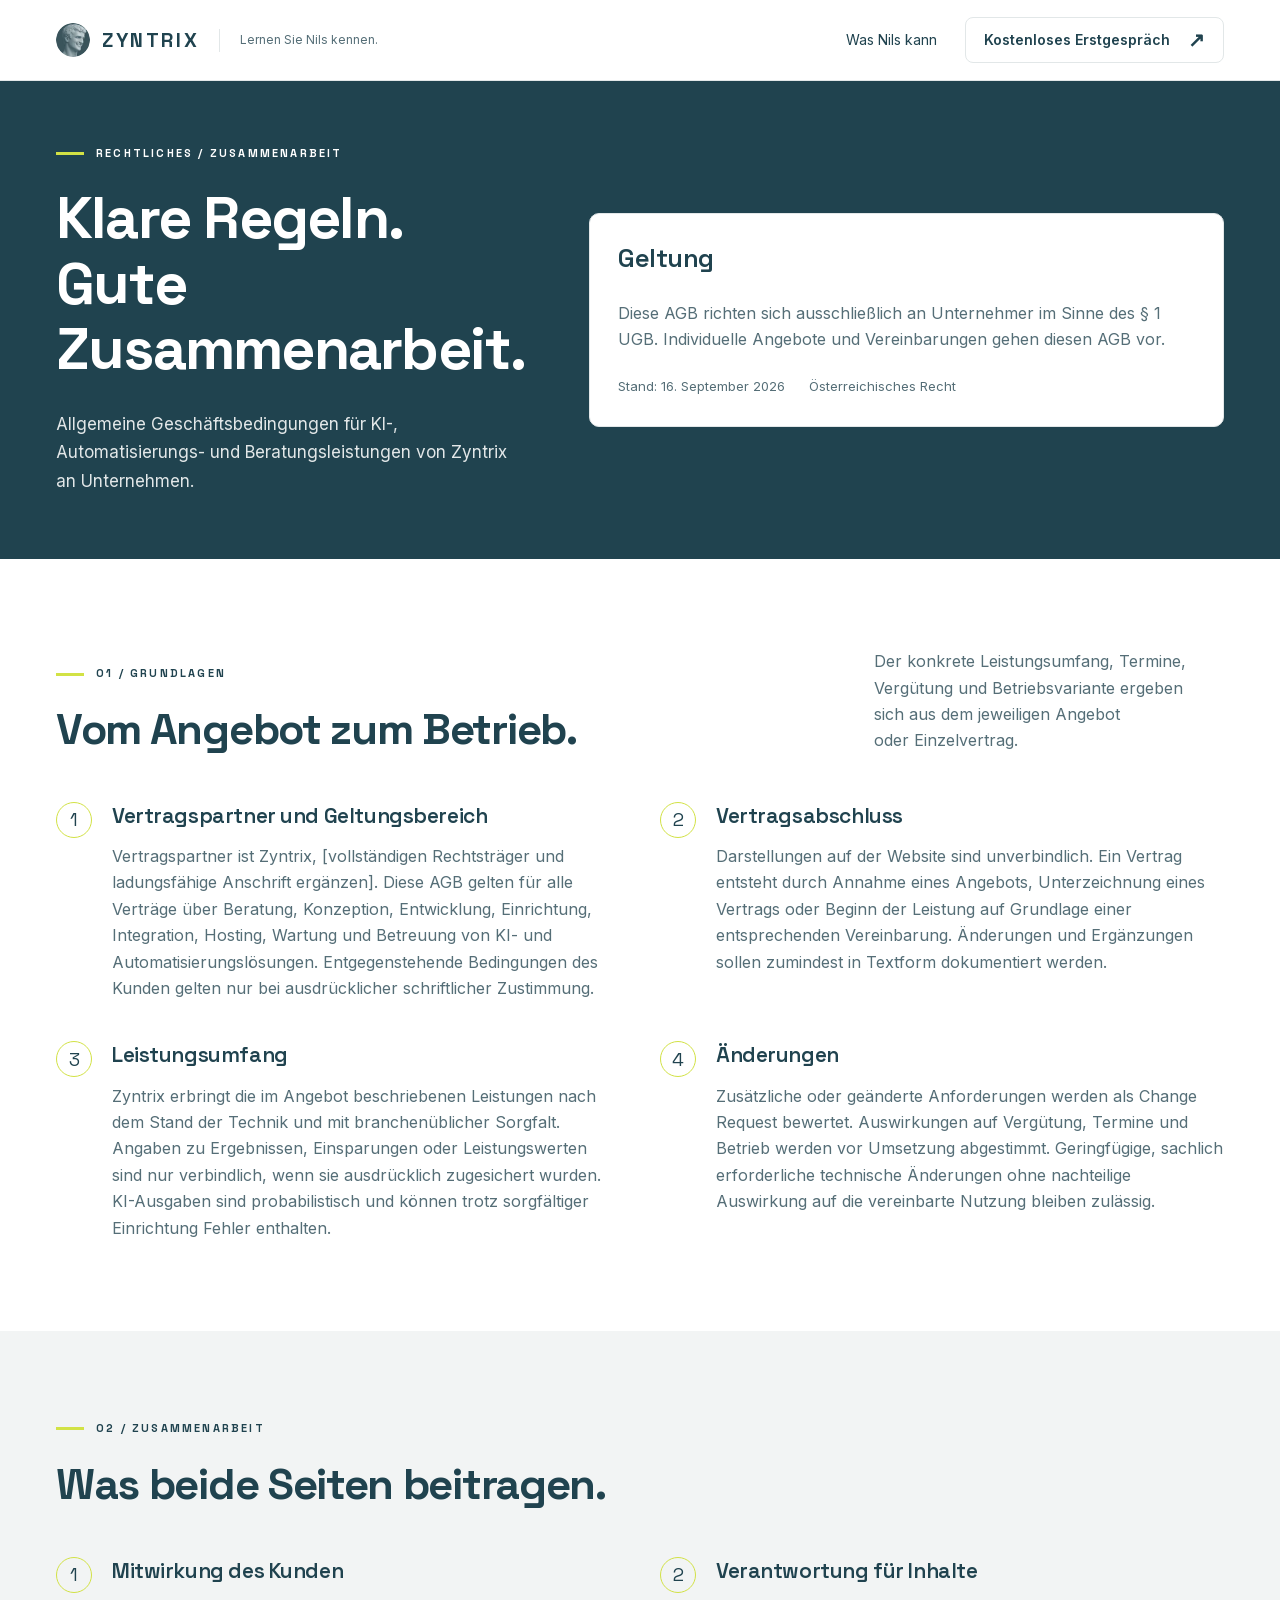
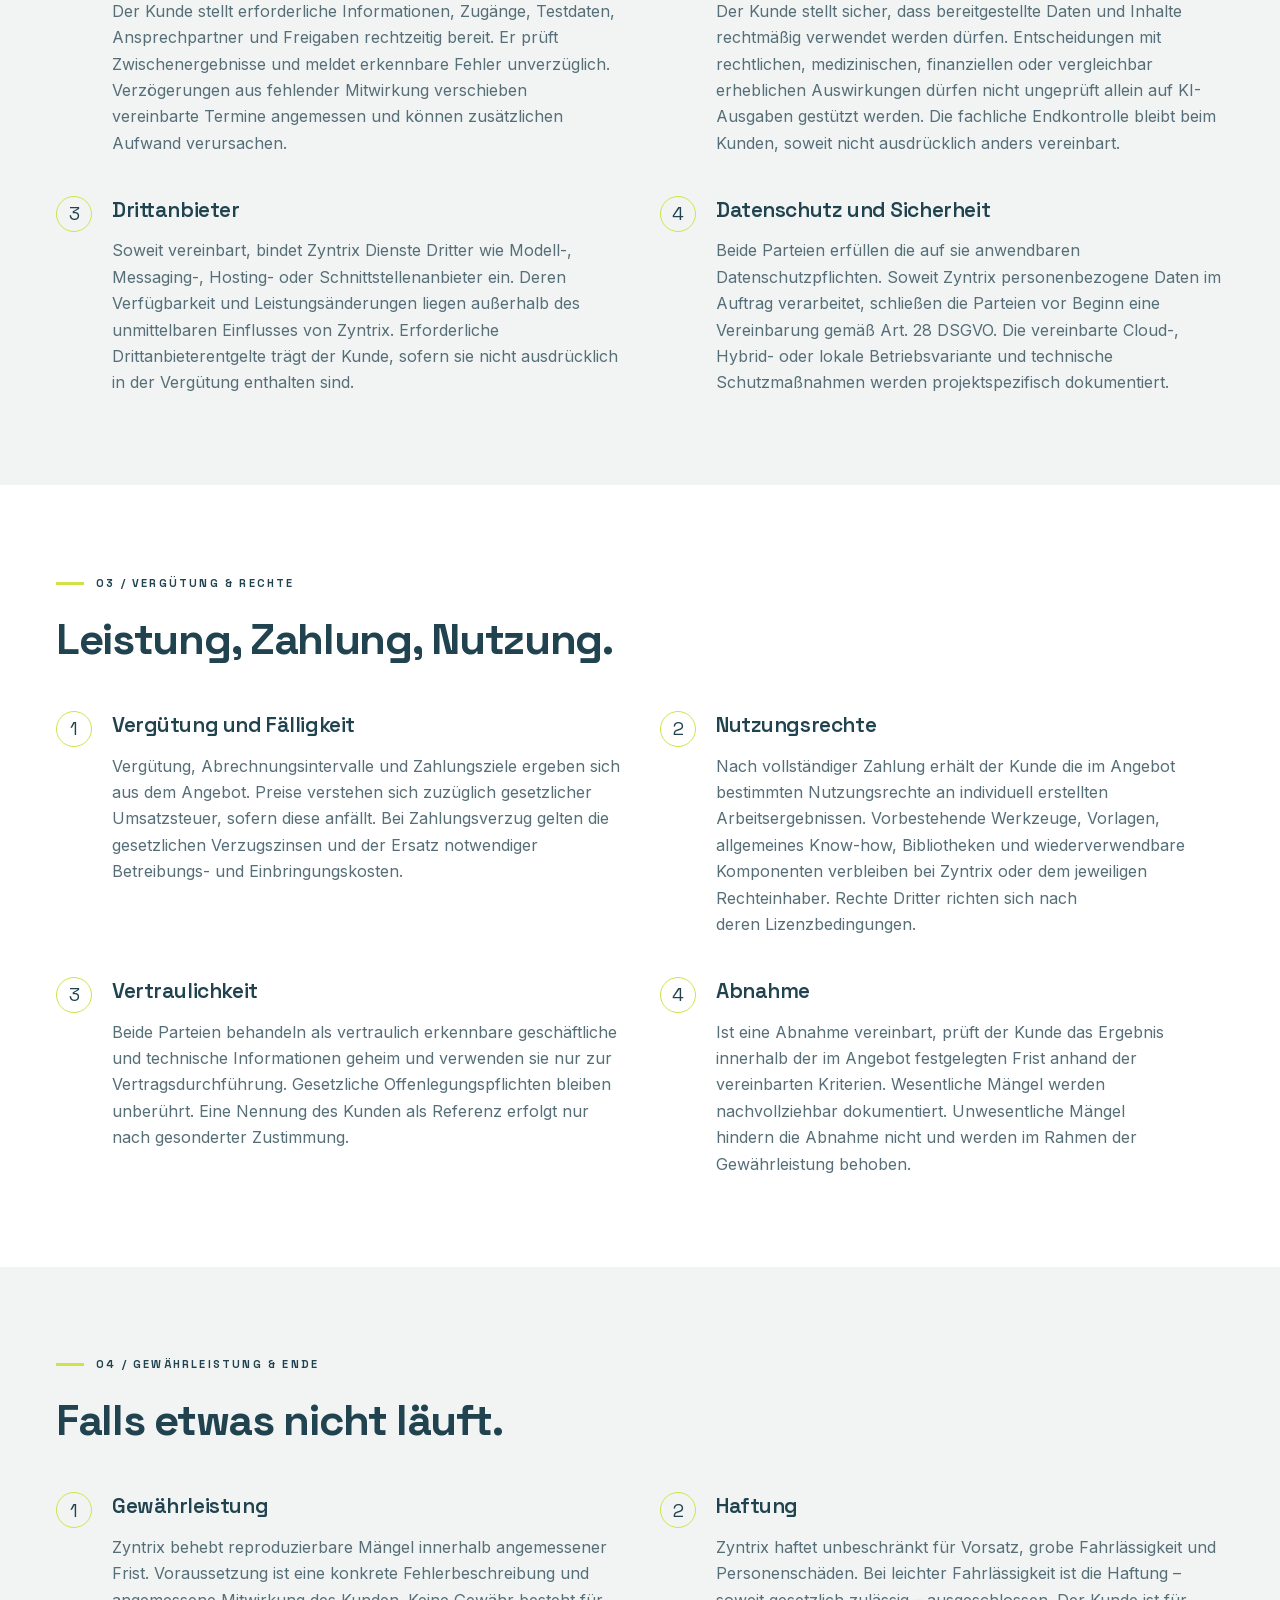
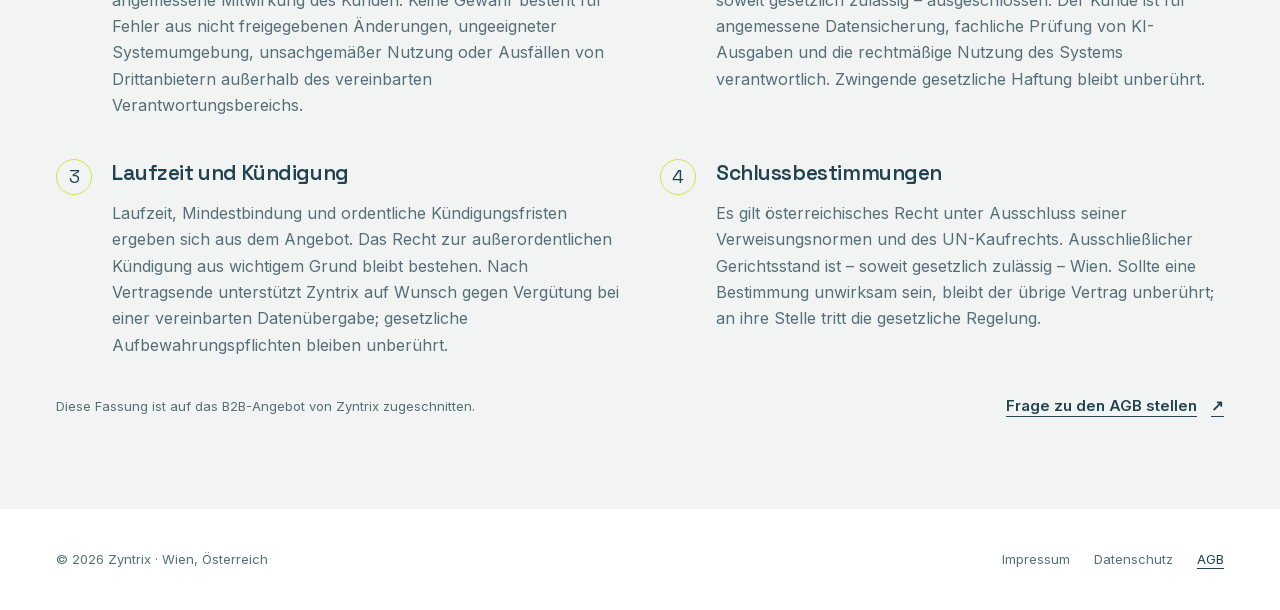
==== commit 87300559: "Design-Refresh: gemeinsames site.css, Team-Bilder, Anpassungen Startseite und Unterseiten Co-Authore" ====
--- a/agb.html
+++ b/agb.html
@@ -39,6 +39,6 @@
     <section class="section promises" aria-labelledby="haftung-title"><div class="wrap"><div class="section-top"><div><div class="eyebrow">04 / Gewährleistung &amp; Ende</div><h2 id="haftung-title">Falls etwas nicht läuft.</h2></div></div><div class="promise-grid"><div class="promise"><span class="checkmark" aria-hidden="true">1</span><div><h3>Gewährleistung</h3><p>Zyntrix behebt reproduzierbare Mängel innerhalb angemessener Frist. Voraussetzung ist eine konkrete Fehlerbeschreibung und angemessene Mitwirkung des Kunden. Keine Gewähr besteht für Fehler aus nicht freigegebenen Änderungen, ungeeigneter Systemumgebung, unsachgemäßer Nutzung oder Ausfällen von Drittanbietern außerhalb des vereinbarten Verantwortungsbereichs.</p></div></div><div class="promise"><span class="checkmark" aria-hidden="true">2</span><div><h3>Haftung</h3><p>Zyntrix haftet unbeschränkt für Vorsatz, grobe Fahrlässigkeit und Personenschäden. Bei leichter Fahrlässigkeit ist die Haftung – soweit gesetzlich zulässig – ausgeschlossen. Der Kunde ist für angemessene Datensicherung, fachliche Prüfung von KI-Ausgaben und die rechtmäßige Nutzung des Systems verantwortlich. Zwingende gesetzliche Haftung bleibt unberührt.</p></div></div><div class="promise"><span class="checkmark" aria-hidden="true">3</span><div><h3>Laufzeit und Kündigung</h3><p>Laufzeit, Mindestbindung und ordentliche Kündigungsfristen ergeben sich aus dem Angebot. Das Recht zur außerordentlichen Kündigung aus wichtigem Grund bleibt bestehen. Nach Vertragsende unterstützt Zyntrix auf Wunsch gegen Vergütung bei einer vereinbarten Datenübergabe; gesetzliche Aufbewahrungspflichten bleiben unberührt.</p></div></div><div class="promise"><span class="checkmark" aria-hidden="true">4</span><div><h3>Schlussbestimmungen</h3><p>Es gilt österreichisches Recht unter Ausschluss seiner Verweisungsnormen und des UN-Kaufrechts. Ausschließlicher Gerichtsstand ist – soweit gesetzlich zulässig – Wien. Sollte eine Bestimmung unwirksam sein, bleibt der übrige Vertrag unberührt; an ihre Stelle tritt die gesetzliche Regelung.</p></div></div></div><div class="section-bottom"><span class="small">Diese Fassung ist auf das B2B-Angebot von Zyntrix zugeschnitten.</span><a class="text-link" href="mailto:office@zyntrix.co">Frage zu den AGB stellen <span aria-hidden="true">↗&#xFE0E;</span></a></div></div></section>
   </main>
 
-  <footer class="footer wrap"><span>© 2026 Zyntrix · Wien, Österreich</span><div class="footer-links"><a href="mailto:office@zyntrix.co">office@zyntrix.co</a><a href="impressum.html">Impressum</a><a href="datenschutz.html">Datenschutz</a><a href="agb.html" aria-current="page">AGB</a></div></footer>
+  <footer class="footer wrap"><span>© 2026 Zyntrix · Wien, Österreich</span><div class="footer-links"><a href="impressum.html">Impressum</a><a href="datenschutz.html">Datenschutz</a><a href="agb.html" aria-current="page">AGB</a></div></footer>
 </body>
 </html>
--- a/site.css
+++ b/site.css
@@ -1,77 +1,410 @@
-    @font-face{font-family:Inter;src:url('assets/landing2/inter.woff2') format('woff2');font-weight:100 900;font-display:swap}
-    @font-face{font-family:Space;src:url('assets/landing2/space-grotesk.woff2') format('woff2');font-weight:300 700;font-display:swap}
-    :root{--ink:#20434f;--lime:#d2e245;--paper:#fff;--muted:#556e77;--line:#e2e7e8;--white:#fff;--radius:18px}
-    *{box-sizing:border-box}html{scroll-behavior:smooth;scroll-padding-top:24px}body{margin:0;background:var(--paper);color:var(--ink);font-family:Inter,Arial,sans-serif;font-size:15px;line-height:1.65}h1,h2,h3,p{margin:0}h1,h2,h3,.button,.brand{font-family:Space,Arial,sans-serif}h1,h2{font-weight:600;letter-spacing:-.055em;line-height:1.06;text-wrap:balance}h1{font-size:clamp(42px,5.4vw,76px)}h2{font-size:clamp(29px,3.5vw,46px)}h3{font-size:21px;line-height:1.25;letter-spacing:-.03em}a{color:inherit;text-decoration:none}button,input,select{font:inherit}button,a,input,summary{ -webkit-tap-highlight-color:transparent}button{cursor:pointer}button:disabled{cursor:wait;opacity:.65}:focus-visible{outline:3px solid #20434f;outline-offset:5px}a:hover{text-decoration:underline}button:hover{filter:brightness(.97)}[hidden]{display:none!important}img{max-width:100%;display:block}button{color:inherit}section{scroll-margin-top:24px}.wrap{width:min(1160px,calc(100% - 80px));margin:auto}.section{padding:64px 0}.eyebrow{font-size:10px;font-weight:700;letter-spacing:.18em;text-transform:uppercase;display:flex;align-items:center;gap:10px;margin-bottom:18px}.eyebrow:before{content:'';width:22px;height:2px;background:var(--lime)}.muted{color:var(--muted)}.small{font-size:12px;line-height:1.6}.button{display:inline-flex;justify-content:center;align-items:center;gap:24px;background:var(--lime);padding:15px 22px;border:1px solid var(--lime);border-radius:7px;font-size:15px;font-weight:700;line-height:1.35;text-decoration:none!important;transition:transform .2s,background .2s}.button:hover{background:#d2e245;transform:translateY(-1px)}.button .arrow{font-size:22px;line-height:1}.text-link{display:inline-flex;align-items:center;gap:14px;font-weight:600;font-size:14px;text-decoration:underline;text-underline-offset:5px}.section-top{display:flex;justify-content:space-between;align-items:end;gap:40px;margin-bottom:30px}.section-top>p{max-width:340px;color:var(--muted)}.grid3{display:grid;grid-template-columns:repeat(3,1fr);gap:18px}.grid2{display:grid;grid-template-columns:1fr 1fr;gap:60px}.card{background:white;border:1px solid var(--line);border-radius:var(--radius);padding:25px}.skip{position:absolute;left:12px;top:-80px;background:var(--lime);padding:12px;z-index:100}.skip:focus{top:12px}
-    .trust{padding:22px 0 28px;border-top:1px solid var(--line);border-bottom:1px solid var(--line)}.trust-inner{display:flex;gap:35px;align-items:center;justify-content:space-between}.trust-label{max-width:130px;font-size:10px;line-height:1.6;text-transform:uppercase;letter-spacing:.1em;color:var(--muted)}.logos{flex:1;display:flex;align-items:center;justify-content:space-between;gap:26px}.logo{height:43px;width:116px;object-fit:contain;mix-blend-mode:multiply;filter:grayscale(1);opacity:.75}.aaron{font-family:Georgia,serif;letter-spacing:.16em;font-size:20px}.steps .number{font-family:Space,sans-serif;color:#556e77;font-size:12px;margin-bottom:25px;display:block}.steps h3{margin-bottom:9px}.steps p{font-size:14px;color:var(--muted)}.step-card{border-top:1px solid var(--line);padding-top:18px}.step-card:first-child{border-color:#d2e245}.scenes{background:#f2f4f4}.scene-time{font-family:Space,sans-serif;font-size:12px;display:inline-block;padding:4px 9px;border-radius:5px;background:#f2f4f4;margin-bottom:18px}.scene p{color:var(--muted);font-size:13px;margin-top:10px}.section-bottom{display:flex;align-items:center;justify-content:space-between;gap:20px;margin-top:25px}.section-bottom .small{color:var(--muted)}
-    .roi{background:var(--ink);color:#fff}.roi .eyebrow{color:#e2e7e8}.roi-layout{display:grid;grid-template-columns:1.05fr .95fr;gap:65px;align-items:center}.roi h2{max-width:410px;margin-bottom:16px}.roi-intro{color:#e2e7e8;font-size:14px;max-width:380px}.ranges{margin-top:28px;display:grid;gap:18px}.range-label{display:flex;justify-content:space-between;gap:16px;font-size:13px;align-items:center}.range-label output{font-family:Space,sans-serif;font-size:19px;color:var(--lime);white-space:nowrap}.ranges input{width:100%;accent-color:var(--lime);height:24px;cursor:pointer;margin:7px 0 0}.range-ends{display:flex;justify-content:space-between;color:#e2e7e8;font-size:10px}.roi-result{border:1px solid #556e77;border-radius:18px;padding:35px;background:#2a5361}.roi-result .result-label{font-size:12px;color:#e2e7e8}.roi-amount{font-family:Space,sans-serif;font-weight:500;font-size:clamp(49px,6vw,78px);letter-spacing:-.07em;color:var(--lime);line-height:1.3;margin-top:6px}.roi-result .per-month{font-size:13px}.roi-result hr{border:0;border-top:1px solid #556e77;margin:23px 0 16px}.roi-result .small{color:#e2e7e8}.roi-result .formula{margin-top:9px;font-size:11px;color:#e2e7e8}.ownership{align-items:center}.ownership h2{margin-bottom:18px}.ownership p{color:var(--muted)}.ownership .text-link{margin-top:20px}.value-card{padding:30px;border:1px solid var(--line);border-radius:18px;background:#f2f4f4}.value-card h3{font-size:26px;margin:12px 0 20px}.value-row{display:flex;justify-content:space-between;gap:20px;border-top:1px solid #e2e7e8;padding:12px 0;font-size:13px}.value-row span{color:var(--muted)}.value-row strong{text-align:right}.ownership .small{margin-top:18px}
-    .privacy{border-top:1px solid var(--line);border-bottom:1px solid var(--line);background:#f2f4f4}.privacy-layout{display:grid;grid-template-columns:1fr 1fr;gap:60px;align-items:start}.privacy h2{margin-bottom:15px}.privacy-intro{color:var(--muted);font-size:14px}.segmented{display:flex;gap:5px;padding:5px;border:1px solid #e2e7e8;border-radius:10px;background:#f2f4f4;margin-bottom:18px}.segmented button{flex:1;border:0;border-radius:6px;padding:10px 5px;background:transparent;font-weight:600;font-size:12px}.segmented button[aria-pressed=true]{background:white;box-shadow:0 2px 4px #20434f10}.privacy-panel{min-height:165px}.privacy-panel h3{margin-bottom:8px}.privacy-panel p{font-size:13px;color:var(--muted)}.privacy-tags{display:flex;gap:16px;font-size:11px;margin-top:14px;color:var(--muted)}.reference{display:grid;grid-template-columns:1.2fr .8fr;gap:45px;align-items:center}.quote{border-left:3px solid var(--lime);padding:8px 0 8px 25px;margin:0}.quote p{font-family:Space,sans-serif;font-size:clamp(20px,2.2vw,28px);line-height:1.4;letter-spacing:-.02em}.quote footer{margin-top:18px;font-size:12px;color:var(--muted)}.reference-note{font-size:14px;color:var(--muted);margin-top:18px}.reference .text-link{margin-top:18px}.team-note{display:flex;gap:18px;padding:17px 20px;margin-top:28px;border:1px solid var(--line);border-radius:10px;font-size:12px}.team-note strong{white-space:nowrap}.promises{background:#f2f4f4}.promise-grid{display:grid;grid-template-columns:1fr 1fr;gap:35px}.promise{display:flex;gap:16px;align-items:start}.checkmark{font-family:Space,sans-serif;display:grid;place-items:center;flex-shrink:0;width:33px;height:33px;border:1px solid #d2e245;border-radius:50%;font-size:17px}.promise h3{font-size:19px;margin-bottom:8px}.promise p{font-size:13px;color:var(--muted)}.faq-layout{display:grid;grid-template-columns:.7fr 1.3fr;gap:70px}.faq-list details{border-bottom:1px solid var(--line)}.faq-list details:first-child{border-top:1px solid var(--line)}summary{cursor:pointer;list-style:none;font-size:14px;font-weight:600;padding:14px 28px 14px 0;position:relative}summary::-webkit-details-marker{display:none}summary:after{content:'+';position:absolute;right:4px;font-size:22px;top:7px;font-weight:400}details[open] summary:after{content:'−'}.faq-list details p{font-size:13px;color:var(--muted);padding:0 25px 15px 0}
-    .contact{background:var(--ink);color:white}.contact-layout{display:grid;grid-template-columns:.8fr 1.2fr;gap:70px}.contact-copy>p{color:#e2e7e8;font-size:14px;margin-top:20px}.contact-points{display:grid;gap:9px;margin-top:25px;font-size:12px;color:#e2e7e8}.contact-points span:before{content:'✓';color:var(--lime);margin-right:9px}.check-card{background:#fff;color:var(--ink);border-radius:18px;padding:27px;min-height:345px}.progress-head{display:flex;justify-content:space-between;align-items:center;font-size:10px;text-transform:uppercase;letter-spacing:.1em;color:var(--muted);margin-bottom:13px}.progress-track{height:3px;background:#e2e7e8;margin-bottom:21px}.progress-track span{display:block;height:100%;background:#d2e245;transition:width .2s}.check-card h3{font-size:23px;margin-bottom:17px}.options{display:grid;grid-template-columns:1fr 1fr;gap:9px}.option{min-height:49px;border:1px solid var(--line);border-radius:7px;background:#fff;text-align:left;padding:11px 13px;font-size:12px}.option:hover{border-color:#d2e245;background:#f9fbee}.back{font-size:11px;border:0;background:transparent;text-decoration:underline;text-underline-offset:3px;padding:11px 0 0}.back:disabled{visibility:hidden}.check-hint{font-size:11px;color:var(--muted);margin-top:16px}.form-intro{font-size:12px;color:var(--muted);margin-bottom:18px}.fields{display:grid;grid-template-columns:1fr 1fr;gap:12px}.field{display:grid;gap:4px;font-size:11px;font-weight:600}.field input,.field select{width:100%;min-width:0;border:1px solid #e2e7e8;border-radius:6px;padding:10px;font-size:14px;background:#fff;color:var(--ink)}.consent-check{display:flex;align-items:start;gap:9px;font-size:11px;color:var(--muted);line-height:1.5;margin:17px 0}.consent-check input{margin:3px 0 0;accent-color:var(--ink)}.consent-check a{text-decoration:underline}.form-button{width:100%}.form-error{font-size:12px;color:#c0474b;margin-top:12px;border-left:3px solid #c0474b;padding-left:12px}.honeypot{position:absolute;width:1px;height:1px;overflow:hidden;clip-path:inset(50%)}.summary-tags{display:flex;flex-wrap:wrap;gap:5px;margin:0 0 15px}.summary-tags span{font-size:10px;background:#f2f4f4;padding:4px 8px;border-radius:4px}.thanks-mark{display:grid;place-items:center;width:45px;height:45px;background:var(--lime);border-radius:50%;font-size:24px;margin-bottom:15px}.thank-you p{font-size:14px;color:var(--muted);margin-bottom:16px}.thank-you ol{padding-left:20px;font-size:13px;color:var(--muted)}.footer{display:flex;justify-content:space-between;gap:25px;padding:26px 0;font-size:11px;color:var(--muted)}.footer-links{display:flex;gap:18px;flex-wrap:wrap}.sticky{display:none}dialog{width:min(630px,calc(100% - 32px));max-height:85vh;overflow:auto;border:1px solid var(--line);border-radius:16px;padding:28px;color:var(--ink);box-shadow:0 15px 70px #20434f33}dialog::backdrop{background:#20434f80}dialog h2{font-size:28px;margin-bottom:20px}dialog h3{font-size:17px;margin-top:18px}dialog p{font-size:13px;margin-top:8px}dialog a{text-decoration:underline}.dialog-close{float:right;border:1px solid var(--line);border-radius:6px;background:#fff;padding:5px 10px;font-size:12px}.no-js{background:#fff;border-left:3px solid #b0791a;padding:15px;font-size:13px;color:var(--ink)}
-    @keyframes reveal{0%,12%{opacity:0;transform:translateY(5px)}20%,100%{opacity:1;transform:none}}@keyframes revealLater{0%,34%{opacity:0;transform:translateY(5px)}42%,100%{opacity:1;transform:none}}
-    @media(min-width:1500px){.hero{padding-top:75px;padding-bottom:55px}}
-    @media(max-width:960px){.wrap{width:calc(100% - 48px)}.hero{gap:25px}h1{font-size:49px}.hero-visual{min-height:480px}.phone{margin-left:64px;width:239px}.box-device{width:115px;height:93px;left:14px;bottom:62px}.hero-sticker{font-size:10px;left:10px}.grid2,.roi-layout,.privacy-layout,.contact-layout{gap:30px}.faq-layout{gap:35px}.trust-inner{gap:20px}.logos{gap:16px}.logo{width:90px}.section{padding:48px 0}.card{padding:20px}.hero-copy>p{font-size:14px}}
-    @media(max-width:700px){body{font-size:14px}.wrap{width:calc(100% - 36px)}.header{height:65px}.brand{font-size:18px}.hero{grid-template-columns:1fr;padding:27px 0 25px;gap:24px}.eyebrow{font-size:9px;margin-bottom:13px}h1{font-size:clamp(39px,10vw,56px);max-width:550px}.hero-copy>p{margin:16px 0;font-size:14px;max-width:500px}.hero .button{font-size:13px;gap:20px;padding:14px 18px}.hero-checks{margin-top:14px;gap:15px;font-size:11px}.hero-visual{min-height:360px;height:360px;max-width:450px;width:100%;margin:auto}.phone{width:224px;min-height:380px;transform:rotate(4deg) scale(.72);transform-origin:center center;margin:6px 0 0 86px}.chat{gap:8px;padding:10px}.box-device{width:121px;height:93px;bottom:52px;left:25px}.hero-sticker{top:78px;left:18px;font-size:10px}.visual-label{top:13px;left:15px;font-size:8px}.product-label{left:23px;bottom:17px;font-size:8px}.demo-control{font-size:9px;top:9px;right:10px}.trust{padding:16px 0}.trust-inner{display:block}.trust-label{max-width:none;font-size:8px;margin-bottom:13px}.logos{gap:12px}.logo{height:26px;width:55px}.aaron{font-size:14px}.section{padding:34px 0}.section-top{display:block;margin-bottom:22px}.section-top>p{font-size:12px;margin-top:13px}.section-top h2{max-width:340px}h2{font-size:31px;letter-spacing:-.045em}.grid3{grid-template-columns:1fr;gap:11px}.steps .grid3{gap:14px}.step-card{display:grid;grid-template-columns:26px 1fr;gap:0 12px;padding-top:12px}.steps .number{margin:0;grid-row:1 / 3}.steps h3{font-size:17px;margin-bottom:4px}.steps p{font-size:12px}.scene{padding:15px 17px;display:grid;grid-template-columns:62px 1fr;gap:0 12px;border-radius:11px}.scene-time{font-size:10px;align-self:start;margin:0;padding:4px 6px;grid-row:1 / 3;text-align:center}.scene h3{font-size:17px}.scene p{font-size:12px;margin-top:5px}.section-bottom{align-items:start;margin-top:19px}.section-bottom .small{font-size:10px;max-width:130px}.text-link{font-size:12px;gap:8px}.roi-layout,.grid2,.privacy-layout,.reference,.faq-layout,.contact-layout{grid-template-columns:1fr;gap:24px}.roi h2{max-width:320px}.roi-intro{font-size:12px}.ranges{margin-top:18px;gap:10px}.range-label{font-size:12px}.roi-result{padding:21px}.roi-amount{font-size:60px}.roi-result hr{margin:14px 0 12px}.roi-result .small{font-size:11px}.ownership p{font-size:13px}.ownership h2{margin-bottom:13px}.value-card{padding:21px}.value-card h3{font-size:23px;margin:8px 0 13px}.value-row{padding:9px 0;font-size:12px}.ownership .small{font-size:11px;margin-top:12px}.privacy-intro{font-size:12px}.privacy-tags{font-size:10px;gap:12px;flex-wrap:wrap}.privacy-panel{min-height:0}.privacy-panel p{font-size:12px}.privacy-panel h3{font-size:20px}.segmented{margin-bottom:13px}.quote{padding-left:18px}.quote p{font-size:20px}.reference-note{margin-top:0;font-size:12px}.reference .text-link{margin-top:12px}.team-note{display:block;font-size:11px;padding:13px 16px;margin-top:19px}.team-note strong{display:block;margin-bottom:4px}.promise-grid{gap:21px;grid-template-columns:1fr}.promise{gap:12px}.promise h3{font-size:17px;margin-bottom:5px}.promise p{font-size:12px}.faq-layout{gap:20px}summary{font-size:12px;padding:12px 26px 12px 0}.faq-list details p{font-size:12px}.contact-copy>p{font-size:12px;margin-top:13px}.contact-points{display:flex;flex-wrap:wrap;gap:4px 15px;margin-top:14px;font-size:10px}.check-card{padding:21px;min-height:340px}.check-card h3{font-size:22px}.option{font-size:11px;padding:10px;min-height:46px}.fields{gap:11px}.field input{font-size:16px;padding:9px;min-height:44px}.footer{padding:23px 0 90px;display:block;font-size:10px}.footer-links{margin-top:13px;gap:13px}.sticky.visible{display:flex;position:fixed;bottom:0;left:0;right:0;z-index:20;align-items:center;justify-content:space-between;background:#fffffff5;border-top:1px solid #e2e7e8;padding:9px 18px calc(9px + env(safe-area-inset-bottom));gap:15px;backdrop-filter:blur(10px)}.sticky p{font-size:10px;line-height:1.4}.sticky strong{font-size:12px;display:block}.sticky .button{font-size:12px;padding:11px 17px;gap:18px}dialog{padding:22px}}
-    @media(prefers-reduced-motion:reduce){html{scroll-behavior:auto}*,*:before,*:after{animation:none!important;transition:none!important}}
-    /* Nils: editorialer Einstieg mit der bestehenden Markenfigur. */
-    /* Header bleibt auf allen Breiten oben stehen; Anker springen unter ihn. */
-    .site-header{position:sticky;top:0;z-index:30;background:var(--paper);border-bottom:1px solid var(--line)}
-    html{scroll-padding-top:96px}
-    .header{height:96px;display:flex;justify-content:space-between;align-items:center;gap:28px}
-    .brand{display:flex;align-items:center;gap:12px;letter-spacing:.13em;font-size:21px;font-weight:700;text-decoration:none!important}
-    
-    .brand-divider{height:23px;width:1px;background:#e2e7e8;margin:0 8px}.brand-product{font-family:Inter,sans-serif;font-weight:400;letter-spacing:0;font-size:12px;color:var(--muted)}
-    .header-links{display:flex;align-items:center;gap:32px;font-size:12px}.header-contact{display:flex;gap:24px;align-items:center;border:1px solid #e2e7e8;border-radius:4px;padding:11px 15px;font-weight:600}.header-contact span{font-size:20px;line-height:1}
-    .hero{display:grid;grid-template-columns:1.2fr 1fr;column-gap:64px;row-gap:38px;align-items:center;padding:54px 0 0}
-    .hero-copy{padding:10px 0}.hero h1{font-size:clamp(60px,6.5vw,91px);letter-spacing:-.075em;line-height:.99;font-weight:500}.hero h1>span{display:block}.hero h1 .hero-name{font-weight:700;margin-bottom:4px}
-    .hero-copy .hero-promise{font-family:Space,sans-serif;font-size:23px;font-weight:500;line-height:1.4;letter-spacing:-.035em;color:var(--ink);margin:25px 0 16px}.hero-promise span{color:var(--muted)}
-    .hero-copy>p:not(.hero-promise){font-size:14px;line-height:1.7;color:var(--muted);max-width:430px;margin:0 0 25px}.hero-actions{display:grid;justify-items:start;gap:11px}.hero-actions .button{padding:16px 21px;border-radius:4px;font-size:14px;gap:25px}.hero-actions>.small{font-size:11px}.hero-checks{display:flex;flex-wrap:wrap;gap:15px;font-size:10px;margin-top:27px;color:var(--muted)}.hero-checks span:before{content:'✓';margin-right:6px;color:var(--ink)}
-    
-    
-    
-    
-    
-    .hero-baseline{grid-column:1/-1;display:flex;align-items:center;gap:12px;font-size:9px;letter-spacing:.09em;padding:19px 0;border-top:1px solid var(--line)}.hero-baseline>span:first-child{font-weight:700}.hero-baseline>span:nth-child(2){color:var(--muted)}.hero-baseline a{margin-left:auto;letter-spacing:0;display:flex;align-items:center;gap:20px;font-size:11px}.hero-baseline a span{font-size:22px;line-height:1}
-    
-    /* Alle Formularansichten belegen dieselbe Rasterzelle und bestimmen gemeinsam die Höhe. */
-    .contact-layout{align-items:center}.check-card{display:grid;grid-template-columns:minmax(0,1fr);padding:30px;border-radius:12px;min-height:0;align-content:start}
-    .check-card>#quiz,.check-card>#form-panel,.check-card>#thank-you{grid-area:1 / 1;min-width:0;align-self:stretch}
-    .check-card>[hidden]{display:block!important;visibility:hidden;pointer-events:none}
-    .check-card #quiz{display:flex;flex-direction:column}.check-card #quiz[hidden]{display:flex!important}.check-card #question-title{min-height:66px;margin:9px 0 20px;font-size:27px;line-height:1.2;max-width:400px}.check-card #result-title{min-height:66px;font-size:27px;line-height:1.2;margin-bottom:10px;max-width:410px}
-    .progress-head{font-size:10px;margin-bottom:17px}.progress-track{height:4px;margin-bottom:20px;border-radius:3px;overflow:hidden}.progress-track span{background:var(--ink)}
-    .options{grid-template-columns:1fr 1fr;grid-template-rows:repeat(3,72px);gap:10px}.option{padding:15px 16px;border-radius:5px;background:white;border-color:#e2e7e8;font-size:13px;line-height:1.4;display:flex;align-items:center;justify-content:space-between;gap:10px}.option:after{content:'\2197\FE0E';font-size:17px;color:#556e77;flex-shrink:0}.option:hover{background:white;border-color:#e2e7e8}.option:active{background:#f9fbee}.option:focus-visible{background:#f9fbee;outline-offset:2px}.check-card .back{align-self:flex-start;margin-top:20px;padding:5px 0;font-size:12px;color:var(--muted)}.check-hint{margin-top:auto;padding-top:28px;font-size:11px;line-height:1.7;border-top:1px solid var(--line)}
-    .summary-tags{display:grid;grid-template-columns:1fr 1fr;grid-template-rows:repeat(2,43px);gap:6px;margin:0 0 17px}.summary-tags span{font-size:10px;display:flex;align-items:center;line-height:1.3;background:#f2f4f4;border-radius:4px;padding:7px 10px}.form-intro{font-size:12px;min-height:40px;margin-bottom:16px}.fields{gap:14px}.field{font-size:11px;gap:6px}.field input{padding:11px 12px;min-height:44px;border-radius:5px}.field input:focus{outline:2px solid #20434f;outline-offset:1px;border-color:transparent}.consent-check{margin:19px 0;font-size:11px}.form-button{min-height:52px;font-size:14px;border-radius:5px}.form-error{min-height:72px;margin-top:12px;line-height:1.55}.form-error[hidden]{display:block!important;visibility:hidden}.form-panel .back{margin-top:0}.thank-you{padding-top:12px}.thank-you h3{font-size:29px;max-width:390px;line-height:1.25}.thank-you p{max-width:400px}.thank-you ol{margin:26px 0}.thank-you li{padding:5px 0}.faq-list details[open]{border-color:#d2e245}.faq-list details[open] summary{color:#20434f}
-    @media(hover:hover){.option:hover{background:#f9fbee;border-color:#d2e245}.header-contact:hover{background:#f2f4f4}}
-    @media(max-width:1050px){.brand-product,.brand-divider{display:none}.hero{column-gap:32px}.hero h1{font-size:clamp(56px,calc((100vw - 80px) * .09),72px)}.hero-checks{gap:8px}.hero-copy .hero-promise{font-size:21px}.hero-baseline{gap:7px}.contact-layout{gap:35px}.check-card{padding:24px}.option{padding:12px;font-size:12px}}
-    @media(max-width:700px){html{scroll-padding-top:74px}.header{height:74px;gap:12px}.brand{font-size:17px;gap:9px}.header-links{gap:0}.header-links>a:first-child{display:none}.header-contact{border:0;padding:8px 0;font-size:10px;gap:9px}.header-contact span{font-size:18px}.hero{grid-template-columns:1fr;gap:27px;padding-top:30px}.hero-copy{padding:0}.hero h1{font-size:clamp(44px,14.5vw,85px);line-height:.98;letter-spacing:-.07em}.hero-copy .hero-promise{font-size:21px;margin:20px 0 14px;line-height:1.35}.hero-copy>p:not(.hero-promise){font-size:13px;line-height:1.7;margin:0 0 22px}.hero-actions{gap:10px}.hero-actions .button{font-size:12px;padding:15px 17px;gap:20px}.hero-actions>.small{font-size:10px}.hero-checks{gap:12px;font-size:9px;margin-top:20px}.hero-baseline{padding:14px 0;display:grid;grid-template-columns:1fr auto;font-size:8px;gap:2px 15px;margin-top:-7px}.hero-baseline>span:nth-child(2){grid-column:1;grid-row:2}.hero-baseline a{grid-column:2;grid-row:1/3;font-size:10px;gap:8px}.check-card{padding:22px 20px;min-height:0}.check-card #question-title,.check-card #result-title{font-size:24px;min-height:62px;line-height:1.2}.options{grid-template-rows:repeat(3,70px);gap:9px}.option{font-size:12px;padding:12px 10px;gap:5px}.option:after{font-size:14px}.progress-head{font-size:9px}.check-hint{font-size:10px;padding-top:20px}.check-card .back{font-size:11px}.summary-tags{grid-template-rows:repeat(2,47px)}.summary-tags span{font-size:10px;padding:6px 8px}.form-intro{font-size:12px;min-height:58px}.fields{gap:12px}.field input{font-size:16px;padding:10px;min-height:45px}.consent-check{font-size:10px;line-height:1.6}.form-button{font-size:12px;padding:14px 12px}.form-error{font-size:11px;min-height:88px}.thank-you h3{font-size:26px}.thank-you p,.thank-you li{font-size:13px}}
-
-    /* Kompakter Abschluss; auch Rückmeldungen verändern die Kartenhöhe nicht. */
-    .summary-tags{grid-template-rows:repeat(2,35px);margin-bottom:14px}
-    .check-card #result-title{min-height:60px;margin-bottom:8px}
-    .form-intro{min-height:40px;margin-bottom:12px}
-    .form-error{min-height:52px;margin-top:10px}
-    .check-card #edit-check{margin-top:0}
-    @media(max-width:700px){.check-card #result-title{font-size:23px;min-height:56px}.summary-tags{grid-template-rows:repeat(2,36px)}.form-intro{font-size:11px;min-height:40px}.form-error{min-height:58px}.consent-check{margin:15px 0}.fields{gap:10px}.check-card .back{margin-top:14px}.check-card #edit-check{margin-top:0}}
-
-    /* Telefon: Vorwahl-Dropdown neben der Nummer, wie auf index.html. */
-    .phone-row{display:flex;gap:8px}.phone-row input{flex:1 1 auto}.phone-row select{flex:0 0 96px;width:96px;font-weight:400;padding:11px 6px 11px 10px;min-height:44px;border-radius:5px;cursor:pointer}.field select:focus{outline:2px solid #20434f;outline-offset:1px;border-color:transparent}
-    @media(max-width:700px){.field-phone{grid-column:1/-1}.phone-row select{font-size:16px;min-height:45px}}
-    /* Mobile: Name und Firma nebeneinander, E-Mail volle Breite (keine leere Fläche daneben). Kartenhöhe bleibt gleich. */
-    @media(max-width:700px){.check-card .fields{grid-template-columns:minmax(0,1fr) minmax(0,1fr)}.check-card .field-email{grid-column:1/-1}}
-
-    /* Das ursprüngliche Handy-/Box-Beispiel im Hero. */
-    .brand-avatar{width:34px;height:34px;object-fit:cover;border-radius:50%;flex-shrink:0}
-    .hero-visual{min-height:505px;height:auto;position:relative;border-radius:24px;background:#f2f4f4;display:grid;place-items:center;isolation:isolate;overflow:hidden;border:1px solid #e2e7e8;align-self:center;width:100%}
-    .hero-visual:before{content:'';position:absolute;width:430px;height:430px;border:1px solid #e2e7e8;border-radius:50%;z-index:-1;top:45px;left:60px;box-shadow:0 0 0 45px #f2f4f4,0 0 0 46px #e2e7e8}
-    .visual-label{position:absolute;top:18px;left:20px;font-size:9px;letter-spacing:.12em;text-transform:uppercase;color:#556e77}
-    .phone{width:256px;border:7px solid #20434f;border-radius:32px;background:#f2f4f4;box-shadow:10px 20px 28px #20434f20;transform:rotate(3deg);margin:36px 0 32px 98px;overflow:hidden;min-height:413px}
-    .phone-top{display:flex;gap:9px;align-items:center;background:#fff;padding:19px 12px 11px;border-bottom:1px solid #e2e7e8}.phone-top img{border-radius:50%;width:30px;height:30px}.phone-top strong{font-size:13px;display:block;line-height:1.2}.phone-top small{font-size:9px;color:var(--muted)}
-    .chat{padding:13px 10px;display:grid;gap:10px;font-size:10px;line-height:1.6}.bubble{padding:10px 12px;background:white;border-radius:10px 10px 10px 2px;max-width:96%}.bubble.out{background:#d9fdd3;margin-left:16px;border-radius:10px 10px 2px 10px}.bubble time{display:block;text-align:right;font-size:8px;opacity:.6;margin-top:4px}.file{display:flex;gap:9px;align-items:center;padding:7px;background:#f2f4f4;border-radius:5px;margin-bottom:8px}.file b{font-size:9px;overflow-wrap:anywhere}.file small{font-size:8px;color:var(--muted)}.file-icon{background:#20434f;color:#fff;padding:7px 4px;border-radius:3px;font-size:8px}.bubble.reply{animation:reveal 15s infinite}.bubble.approval{animation:revealLater 15s infinite}.demo-note{text-align:center;font-size:8px;color:var(--muted)}
-    .box-device{position:absolute;bottom:56px;left:24px;width:143px;height:112px;border:1px solid #e2e7e8;border-radius:19px;background:linear-gradient(135deg,#fff,#f2f4f4 60%,#e2e7e8);box-shadow:0 22px 20px #20434f24;transform:rotate(-8deg);display:flex;flex-direction:column;align-items:center;justify-content:center;gap:9px}.box-device b{font-family:Space,sans-serif;font-size:23px;letter-spacing:-.05em}.box-device .slot{width:48px;height:3px;background:#556e77;border-radius:4px}.box-device i{position:absolute;bottom:12px;right:16px;width:4px;height:4px;border-radius:50%;background:#1f7a5a}.product-label{position:absolute;bottom:21px;left:23px;font-size:9px;letter-spacing:.06em}
-    .demo-control{z-index:3;position:absolute;top:15px;right:16px;border:1px solid #e2e7e8;background:transparent;border-radius:20px;padding:4px 9px;font-size:10px}.paused .bubble{animation:none}.hero-sticker{position:absolute;left:16px;top:86px;background:var(--lime);font-family:Space,sans-serif;font-weight:600;font-size:12px;padding:11px 16px;transform:rotate(-5deg);border-radius:6px;box-shadow:0 5px 8px #20434f10;z-index:2}
-    /* Gemeinsamer Fußbereich: Zurück steht in jedem Schritt unten links. */
-    .check-card>#quiz,.check-card>#form-panel{position:relative;padding-bottom:52px}
-    .check-card #quiz-back,.check-card #edit-check{position:absolute;left:0;bottom:0;margin:0;min-height:38px;padding:8px 0}
-    .check-card .back:disabled{visibility:visible;opacity:.4;cursor:default}
-    .check-hint{padding-bottom:12px}
-    @media(max-width:960px){.phone{margin-left:64px;width:239px}.box-device{width:115px;height:93px;left:14px;bottom:62px}.hero-sticker{font-size:10px;left:10px}}
-    @media(max-width:700px){.brand-avatar{width:30px;height:30px}.hero-visual{min-height:360px;height:360px;max-width:450px;width:100%;margin:auto}.phone{width:224px;min-height:380px;transform:rotate(4deg) scale(.72);transform-origin:center center;margin:6px 0 0 86px}.chat{gap:8px;padding:10px}.box-device{width:121px;height:93px;bottom:52px;left:25px}.hero-sticker{top:78px;left:18px;font-size:10px}.visual-label{top:13px;left:15px;font-size:8px}.product-label{left:23px;bottom:17px;font-size:8px}.demo-control{font-size:9px;top:9px;right:10px}}
-  
+/* Zyntrix: shared design for every public page.
+   Adapted from AARON-Ventures/zyntrix-website, index.html (bundled template),
+   commit 0e403f0781e07df73ceaab6b5805c3e5d1e319a4.
+   Reference: 1200px content, 64–112px sections, Space Grotesk/Inter,
+   petrol headings, lime accents, white/grey surfaces. CI V 1-1-0. */
+@font-face { font-family: Inter; src: url('assets/landing2/inter.woff2') format('woff2'); font-weight: 100 900; font-display: swap; }
+@font-face { font-family: Space; src: url('assets/landing2/space-grotesk.woff2') format('woff2'); font-weight: 300 700; font-display: swap; }
+:root {
+  --ink: #20434f;
+  --lime: #d2e245;
+  --paper: #fff;
+  --white: #fff;
+  --muted: #556e77;
+  --line: #e2e7e8;
+  --surface: #f2f4f4;
+  --tint: #f9fbee;
+  --radius: 10px;
+  --gutter: clamp(20px, 5vw, 56px);
+  --section-space: clamp(64px, 7vw, 112px);
+  --layout-gap: clamp(32px, 5vw, 72px);
+  --header-height: 80px;
+}
+*, *::before, *::after { box-sizing: border-box; }
+html { scroll-behavior: smooth; scroll-padding-top: calc(var(--header-height) + 20px); }
+body { margin: 0; background: var(--paper); color: var(--ink); font: 16px/1.65 Inter, Arial, sans-serif; -webkit-font-smoothing: antialiased; }
+h1, h2, h3, p { margin: 0; }
+h1, h2, h3, .button, .brand, .eyebrow { font-family: Space, Arial, sans-serif; }
+h1, h2 { font-weight: 700; letter-spacing: -.03em; line-height: 1.12; text-wrap: pretty; }
+h1 { font-size: clamp(36px, 4.6vw, 60px); }
+h2 { font-size: clamp(28px, 3.4vw, 44px); }
+h3 { font-size: 21px; font-weight: 600; line-height: 1.3; letter-spacing: -.02em; }
+p { text-wrap: pretty; }
+a { color: inherit; text-decoration: none; }
+a:hover { text-decoration: underline; text-underline-offset: 4px; }
+button, input, select { font: inherit; color: inherit; }
+button { cursor: pointer; }
+button:disabled { cursor: default; opacity: .55; }
+button, a, input, summary { -webkit-tap-highlight-color: transparent; }
+:focus-visible { outline: 3px solid var(--ink); outline-offset: 5px; }
+.contact :focus-visible { outline-color: var(--lime); }
+.check-card :focus-visible { outline-color: var(--ink); }
+[hidden] { display: none !important; }
+img { max-width: 100%; display: block; }
+.wrap { width: min(1200px, calc(100% - var(--gutter) * 2)); margin-inline: auto; }
+.section { padding-block: var(--section-space); }
+.eyebrow { display: flex; align-items: center; gap: 12px; margin-bottom: 22px; font-size: 11px; line-height: 1.6; font-weight: 700; letter-spacing: .2em; text-transform: uppercase; }
+.eyebrow::before { content: ''; flex: 0 0 28px; height: 3px; background: var(--lime); }
+.muted { color: var(--muted); }
+.small { font-size: 13px; line-height: 1.65; }
+.button { display: inline-flex; justify-content: center; align-items: center; gap: 24px; min-height: 54px; padding: 16px 24px; background: var(--lime); border: 1px solid var(--lime); border-radius: 8px; color: var(--ink); font-size: 16px; font-weight: 700; line-height: 1.4; text-decoration: none; transition: transform .2s, box-shadow .2s; }
+.button:hover { transform: translateY(-2px); box-shadow: 0 4px 12px #20434f12; text-decoration: none; }
+.button .arrow { font-size: 22px; line-height: 1; }
+.text-link { display: inline-flex; align-items: center; gap: 14px; font-size: 15px; font-weight: 600; text-decoration: underline; text-underline-offset: 5px; }
+.section-top { display: flex; justify-content: space-between; align-items: end; gap: 40px; margin-bottom: 48px; }
+.section-top > p { max-width: 350px; color: var(--muted); }
+.grid3 { display: grid; grid-template-columns: repeat(3, minmax(0, 1fr)); gap: 24px; }
+.grid2 { display: grid; grid-template-columns: repeat(2, minmax(0, 1fr)); gap: var(--layout-gap); }
+.card { background: var(--white); border: 1px solid var(--line); border-radius: var(--radius); padding: 32px; box-shadow: 0 1px 2px #20434f08; }
+.skip { position: absolute; left: 12px; top: -80px; background: var(--lime); padding: 12px; z-index: 100; }
+.skip:focus { top: 12px; }
+
+/* Navigation and spacious editorial hero. */
+.site-header { position: sticky; top: 0; z-index: 30; background: var(--paper); border-bottom: 1px solid var(--line); }
+.header { min-height: var(--header-height); display: flex; justify-content: space-between; align-items: center; gap: 28px; }
+.brand { display: flex; align-items: center; gap: 12px; font-size: 20px; font-weight: 700; letter-spacing: .13em; text-decoration: none !important; }
+.brand-avatar { width: 34px; height: 34px; object-fit: cover; border-radius: 50%; flex-shrink: 0; }
+.brand-divider { height: 23px; width: 1px; background: var(--line); margin-inline: 8px; }
+.brand-product { font-family: Inter, sans-serif; font-size: 12px; font-weight: 400; letter-spacing: 0; color: var(--muted); }
+.header-links { display: flex; align-items: center; gap: 28px; font-size: 14px; }
+.header-contact { display: flex; align-items: center; gap: 18px; min-height: 46px; padding: 10px 18px; background: var(--white); border: 1px solid var(--line); border-radius: 8px; font-weight: 600; }
+.header-contact span { font-size: 20px; line-height: 1; }
+.hero { display: grid; grid-template-columns: minmax(0, 1.15fr) minmax(0, 1fr); column-gap: var(--layout-gap); row-gap: 20px; align-items: center; padding-top: clamp(24px, 3vw, 40px); }
+.hero-copy { padding-block: 12px; }
+.hero h1 { font-size: clamp(40px, 4.6vw, 66px); font-weight: 700; line-height: 1.08; letter-spacing: -.03em; }
+.hero h1 > span { display: block; }
+.hero h1 .hero-name { margin-bottom: 12px; }
+.hero-copy .hero-promise { font-family: Space, sans-serif; font-size: clamp(20px, 1.8vw, 25px); font-weight: 500; line-height: 1.45; letter-spacing: -.02em; margin: 20px 0 16px; }
+.hero-promise span { color: var(--muted); }
+.hero-copy > p:not(.hero-promise) { max-width: 540px; font-size: 17px; line-height: 1.7; color: var(--muted); margin-bottom: 24px; }
+.hero-actions { display: grid; justify-items: start; gap: 14px; }
+.hero-checks { display: flex; flex-wrap: wrap; gap: 12px 22px; margin-top: 20px; font-size: 12px; color: var(--muted); }
+.hero-checks span::before { content: '✓'; margin-right: 7px; color: var(--ink); }
+.hero-baseline { grid-column: 1 / -1; display: flex; align-items: center; gap: 16px; padding-block: 18px; border-top: 1px solid var(--line); font-size: 11px; letter-spacing: .08em; }
+.hero-baseline > span:first-child { font-weight: 700; }
+.hero-baseline > span:nth-child(2) { color: var(--muted); }
+.hero-baseline a { display: flex; align-items: center; gap: 18px; margin-left: auto; font-size: 13px; letter-spacing: 0; }
+.hero-baseline a span { font-size: 22px; }
+
+/* Product demo: existing content and animation, quieter CI surfaces. */
+.hero-visual { position: relative; display: grid; place-items: center; min-height: 540px; width: 100%; border: 1px solid var(--line); border-radius: 16px; background: var(--surface); overflow: hidden; isolation: isolate; }
+.visual-label { position: absolute; top: 24px; left: 24px; font-size: 10px; letter-spacing: .12em; text-transform: uppercase; color: var(--muted); }
+.phone { width: 264px; margin: 58px 0 52px 70px; border: 7px solid var(--ink); border-radius: 32px; background: var(--surface); box-shadow: 8px 16px 24px #20434f14; transform: rotate(3deg); overflow: hidden; min-height: 413px; }
+.phone-top { display: flex; align-items: center; gap: 9px; background: var(--white); padding: 19px 12px 11px; border-bottom: 1px solid var(--line); }
+.phone-top img { border-radius: 50%; width: 30px; height: 30px; }
+.phone-top strong { display: block; font-size: 13px; line-height: 1.2; }
+.phone-top small { font-size: 9px; color: var(--muted); }
+.chat { display: grid; gap: 12px; padding: 14px 10px; font-size: 11px; line-height: 1.6; }
+.bubble { max-width: 96%; padding: 10px 12px; background: var(--white); border-radius: 10px 10px 10px 2px; }
+.bubble.out { background: #d9fdd3; margin-left: 16px; border-radius: 10px 10px 2px 10px; }
+.bubble time { display: block; text-align: right; font-size: 9px; opacity: .65; margin-top: 4px; }
+.file { display: flex; align-items: center; gap: 9px; padding: 7px; background: var(--surface); border-radius: 5px; margin-bottom: 8px; }
+.file b { font-size: 9px; overflow-wrap: anywhere; }
+.file small { font-size: 8px; color: var(--muted); }
+.file-icon { padding: 7px 4px; border-radius: 3px; background: var(--ink); color: white; font-size: 8px; }
+.bubble.reply { animation: reveal 15s infinite; }
+.bubble.approval { animation: revealLater 15s infinite; }
+.demo-note { text-align: center; font-size: 9px; color: var(--muted); }
+.box-device { position: absolute; bottom: 60px; left: 24px; width: 136px; height: 106px; display: flex; flex-direction: column; align-items: center; justify-content: center; gap: 9px; border: 1px solid var(--line); border-radius: 16px; background: var(--white); box-shadow: 0 10px 18px #20434f14; transform: rotate(-6deg); }
+.box-device b { font-family: Space, sans-serif; font-size: 25px; letter-spacing: -.03em; }
+.box-device .slot { width: 48px; height: 3px; background: var(--muted); border-radius: 4px; }
+.box-device i { position: absolute; bottom: 12px; right: 16px; width: 4px; height: 4px; border-radius: 50%; background: #1f7a5a; }
+.product-label { position: absolute; bottom: 20px; left: 24px; font-size: 9px; letter-spacing: .06em; }
+.demo-control { z-index: 3; position: absolute; top: 14px; right: 16px; min-height: 44px; padding: 8px; border: 0; background: var(--surface); font-size: 10px; text-decoration: underline; text-underline-offset: 3px; }
+.paused .bubble { animation: none; }
+.hero-sticker { position: absolute; top: 94px; left: 20px; z-index: 2; padding: 10px 14px; background: var(--lime); font-family: Space, sans-serif; font-weight: 600; font-size: 12px; }
+@keyframes reveal { 0%, 12% { opacity: 0; transform: translateY(5px); } 20%, 100% { opacity: 1; transform: none; } }
+@keyframes revealLater { 0%, 34% { opacity: 0; transform: translateY(5px); } 42%, 100% { opacity: 1; transform: none; } }
+
+/* Trust, process and use cases. */
+.trust { padding-block: 32px 48px; border-bottom: 1px solid var(--line); }
+.trust-inner { display: flex; align-items: center; justify-content: space-between; gap: 48px; }
+.trust-label { max-width: 150px; font-size: 11px; line-height: 1.7; letter-spacing: .1em; text-transform: uppercase; color: var(--muted); }
+.logos { flex: 1; display: flex; align-items: center; justify-content: space-between; gap: 28px; }
+.logo { width: 116px; height: 43px; object-fit: contain; mix-blend-mode: multiply; filter: grayscale(1); opacity: .8; }
+.aaron { font-family: Georgia, serif; letter-spacing: .16em; font-size: 22px; }
+.step-card { padding-top: 28px; border-top: 1px solid var(--line); }
+.step-card:first-child { border-color: var(--lime); }
+.steps .number { display: block; margin-bottom: 28px; font-family: Space, sans-serif; font-size: 14px; color: var(--muted); }
+.steps h3 { margin-bottom: 14px; }
+.steps p, .scene p { font-size: 16px; color: var(--muted); }
+.scenes, .privacy, .promises { background: var(--surface); }
+.scene-time { display: inline-block; margin-bottom: 28px; padding: 6px 12px; border-radius: 5px; background: var(--surface); font-family: Space, sans-serif; font-size: 13px; }
+.scene p { margin-top: 14px; }
+.section-bottom { display: flex; align-items: center; justify-content: space-between; gap: 24px; margin-top: 36px; }
+.section-bottom .small { color: var(--muted); }
+
+/* Original background palette; spacious layout remains unchanged. */
+.roi { background: var(--ink); color: var(--white); }
+.roi .eyebrow, .roi .roi-intro, .roi .range-ends, .roi .result-label,
+.roi .per-month, .roi .small, .roi .formula { color: var(--line); }
+.roi .range-label output, .roi-amount { color: var(--lime); }
+.roi .ranges input { accent-color: var(--lime); }
+.roi :focus-visible { outline-color: var(--lime); }
+.roi-layout { display: grid; grid-template-columns: minmax(0, 1fr) minmax(0, 1fr); gap: var(--layout-gap); align-items: center; }
+.roi h2 { margin-bottom: 24px; }
+.roi-intro { max-width: 480px; color: var(--muted); }
+.ranges { display: grid; gap: 28px; margin-top: 36px; }
+.range-label { display: flex; align-items: center; justify-content: space-between; gap: 16px; font-size: 15px; }
+.range-label output { font-family: Space, sans-serif; font-size: 23px; white-space: nowrap; }
+.ranges input { width: 100%; height: 32px; margin: 10px 0 0; accent-color: var(--ink); cursor: pointer; }
+.range-ends { display: flex; justify-content: space-between; font-size: 12px; color: var(--muted); }
+.roi-result { padding: clamp(28px, 4vw, 48px); background: #2a5361; border: 1px solid var(--muted); border-radius: var(--radius); }
+.result-label, .per-month { font-size: 15px; color: var(--muted); }
+.roi-amount { margin-top: 12px; font: 600 clamp(48px, 5.8vw, 80px)/1.2 Space, sans-serif; letter-spacing: -.03em; font-variant-numeric: tabular-nums; }
+.roi-result hr { border: 0; border-top: 1px solid var(--muted); margin: 32px 0 24px; }
+.roi-result .small, .roi-result .formula { color: var(--line); }
+.roi-result .formula { margin-top: 14px; font-size: 12px; }
+.ownership { align-items: center; }
+.ownership h2 { margin-bottom: 24px; }
+.ownership p { color: var(--muted); }
+.ownership .text-link { margin-top: 28px; }
+.ownership .small { margin-top: 24px; }
+.value-card { padding: 36px; border: 1px solid var(--line); border-radius: var(--radius); background: var(--surface); }
+.value-card h3 { font-size: 26px; margin: 12px 0 28px; }
+.value-row { display: flex; justify-content: space-between; gap: 24px; border-top: 1px solid var(--line); padding-block: 18px; font-size: 14px; }
+.value-row span { color: var(--muted); }
+.value-row > * { min-width: 0; overflow-wrap: anywhere; }
+.value-row strong { text-align: right; }
+.privacy-layout { display: grid; grid-template-columns: repeat(2, minmax(0, 1fr)); gap: var(--layout-gap); align-items: start; }
+.privacy h2 { margin-bottom: 24px; }
+.privacy-intro, .privacy-panel p { color: var(--muted); }
+.segmented { display: flex; gap: 8px; margin-bottom: 28px; }
+.segmented button { flex: 1; min-height: 48px; padding: 12px 10px; border: 1px solid var(--line); border-radius: 8px; background: transparent; font-family: Space, sans-serif; font-weight: 700; font-size: 14px; }
+.segmented button[aria-pressed=true] { background: var(--white); border-color: var(--line); color: var(--ink); box-shadow: 0 2px 4px #20434f10; }
+.privacy-panel { min-height: 210px; }
+.privacy-panel h3 { margin-bottom: 16px; font-size: 24px; }
+.privacy-tags { display: flex; flex-wrap: wrap; gap: 12px 24px; margin-top: 24px; font-size: 13px; color: var(--muted); }
+.reference { display: grid; grid-template-columns: 1.2fr .8fr; gap: var(--layout-gap); align-items: center; }
+.quote { margin: 0; border-left: 3px solid var(--lime); padding: 8px 0 8px 32px; }
+.quote p { font-family: Space, sans-serif; font-size: clamp(24px, 2.5vw, 32px); line-height: 1.4; letter-spacing: -.02em; }
+.quote footer { margin-top: 24px; color: var(--muted); font-size: 13px; }
+.reference-note { color: var(--muted); }
+.reference .text-link { margin-top: 24px; }
+/* Team: bestehende Karten und Typografie mit lokalen Porträt-Platzhaltern. */
+#team { border-top: 1px solid var(--line); }
+#team .card { padding: 0; overflow: hidden; box-shadow: none; }
+#team .grid3 { grid-template-columns: repeat(6, minmax(0, 1fr)); gap: 16px; }
+#team .card > img { width: 100%; height: auto; aspect-ratio: 1 / 1; object-fit: cover; background: var(--surface); border-bottom: 1px solid var(--line); }
+#team .card > div { padding: 16px; }
+#team .card h3 .small { display: inline-block; margin-left: 6px; padding: 2px 8px; border-radius: 4px; background: var(--lime); color: var(--ink); font-family: Space, sans-serif; font-weight: 600; font-size: 11px; line-height: 1.5; vertical-align: 2px; }
+#team .card h3 { margin: 0 0 4px; font-size: 16px; line-height: 1.25; }
+#team .card p { font-size: 13px; }
+@media (max-width: 1050px) {
+  #team .grid3 { grid-template-columns: repeat(3, minmax(0, 1fr)); }
+}
+@media (max-width: 540px) {
+  #team .grid3 { grid-template-columns: repeat(2, minmax(0, 1fr)); gap: 12px; }
+  #team .card > div { padding: 12px; }
+  #team .card h3 { font-size: 15px; }
+}
+.team-note { display: flex; gap: 24px; padding: 24px 28px; margin-top: 48px; border: 1px solid var(--line); border-radius: var(--radius); font-size: 14px; }
+.team-note strong { flex-shrink: 0; }
+.promise-grid { display: grid; grid-template-columns: repeat(2, minmax(0, 1fr)); gap: 40px; }
+.promise { display: flex; gap: 20px; align-items: start; }
+.checkmark { display: grid; place-items: center; flex-shrink: 0; width: 36px; height: 36px; border: 1px solid var(--lime); border-radius: 50%; font-family: Space, sans-serif; font-size: 18px; }
+.promise h3 { margin-bottom: 14px; }
+.promise p { color: var(--muted); }
+.faq-layout { display: grid; grid-template-columns: .75fr 1.25fr; gap: var(--layout-gap); }
+.faq-list details { border-bottom: 1px solid var(--line); }
+.faq-list details:first-child { border-top: 1px solid var(--line); }
+summary { position: relative; padding: 24px 36px 24px 0; cursor: pointer; list-style: none; font-size: 16px; font-weight: 600; line-height: 1.5; }
+summary::-webkit-details-marker { display: none; }
+summary::after { content: '+'; position: absolute; right: 4px; top: 19px; font-size: 24px; font-weight: 400; }
+details[open] summary::after { content: '−'; }
+.faq-list details[open] { border-color: var(--lime); }
+.faq-list details p { padding: 0 32px 28px 0; color: var(--muted); font-size: 15px; }
+
+/* Contact: shared grid keeps the compact card stable throughout the check. */
+.contact { padding-block: clamp(48px, 5vw, 72px); background: var(--ink); color: var(--white); }
+.contact-layout { display: grid; grid-template-columns: minmax(0, .85fr) minmax(0, 1.15fr); gap: var(--layout-gap); align-items: center; }
+.contact-copy > p { margin-top: 28px; color: var(--line); font-size: 17px; }
+.contact-points { display: grid; gap: 14px; margin-top: 32px; color: var(--line); font-size: 14px; }
+.contact-points span::before { content: '✓'; color: var(--lime); margin-right: 10px; }
+.check-card { display: grid; grid-template-columns: minmax(0, 1fr); align-content: start; padding: 28px; border: 1px solid var(--line); border-radius: var(--radius); background: var(--white); color: var(--ink); }
+.check-card > #quiz, .check-card > #form-panel, .check-card > #thank-you { grid-area: 1 / 1; min-width: 0; align-self: stretch; }
+.check-card > [hidden] { display: block !important; visibility: hidden; pointer-events: none; }
+.check-card #quiz, .check-card #quiz[hidden] { display: flex !important; flex-direction: column; }
+.check-card > #quiz, .check-card > #form-panel { position: relative; padding-bottom: 48px; }
+.check-card h3 { font-size: 26px; margin-bottom: 24px; }
+.check-card #question-title, .check-card #result-title { min-height: 2.5em; line-height: 1.25; margin-bottom: 16px; }
+.progress-head { display: flex; justify-content: space-between; align-items: center; gap: 16px; margin-bottom: 12px; font-size: 11px; letter-spacing: .1em; text-transform: uppercase; color: var(--muted); }
+.progress-track { height: 4px; margin-bottom: 20px; background: var(--surface); border-radius: 3px; overflow: hidden; }
+.progress-track span { display: block; height: 100%; background: var(--ink); transition: width .2s; }
+.options { display: grid; grid-template-columns: repeat(2, minmax(0, 1fr)); grid-auto-rows: minmax(76px, auto); gap: 12px; }
+.option { display: flex; align-items: center; justify-content: space-between; gap: 12px; min-height: 76px; padding: 16px; border: 1px solid var(--line); border-radius: 8px; background: white; font-size: 15px; line-height: 1.5; text-align: left; }
+.option::after { content: '↗'; flex-shrink: 0; font-size: 18px; color: var(--muted); }
+.option:active, .option:focus-visible { background: var(--tint); }
+.back { min-height: 44px; padding: 8px 0; border: 0; background: transparent; font-size: 13px; color: var(--muted); text-decoration: underline; text-underline-offset: 4px; }
+.check-card #quiz-back, .check-card #edit-check { position: absolute; left: 0; bottom: 0; }
+.check-hint { margin-top: auto; padding-top: 28px; font-size: 13px; line-height: 1.7; color: var(--muted); }
+.form-intro { margin-bottom: 16px; font-size: 14px; color: var(--muted); }
+.summary-tags { display: flex; flex-wrap: wrap; gap: 6px; margin-bottom: 16px; }
+.summary-tags span { display: flex; align-items: center; padding: 6px 10px; border-radius: 5px; background: var(--surface); font-size: 12px; line-height: 1.5; }
+.fields { display: grid; grid-template-columns: repeat(2, minmax(0, 1fr)); gap: 12px; }
+.field { display: grid; gap: 6px; font-size: 13px; font-weight: 600; }
+.field input, .field select { width: 100%; min-width: 0; min-height: 48px; padding: 12px; border: 1px solid var(--line); border-radius: 6px; background: var(--white); font-size: 16px; }
+.phone-row { display: flex; gap: 8px; }
+.phone-row input { flex: 1 1 auto; }
+.phone-row select { flex: 0 0 96px; width: 96px; padding-inline: 8px; font-weight: 400; cursor: pointer; }
+.field-email, .field-phone { grid-column: 1 / -1; }
+.consent-check { display: flex; align-items: start; gap: 12px; margin-block: 16px; font-size: 12px; line-height: 1.7; color: var(--muted); }
+.consent-check input { flex-shrink: 0; width: 18px; height: 18px; margin: 2px 0 0; accent-color: var(--ink); }
+.consent-check a { text-decoration: underline; }
+.form-button { width: 100%; }
+.form-error { min-height: 4.95em; margin-top: 12px; padding-left: 12px; border-left: 3px solid #c0474b; font-size: 13px; color: #c0474b; }
+.form-error[hidden] { display: block !important; visibility: hidden; }
+.honeypot { position: absolute; width: 1px; height: 1px; overflow: hidden; clip-path: inset(50%); }
+.thanks-mark { display: grid; place-items: center; width: 48px; height: 48px; margin-bottom: 24px; border-radius: 50%; background: var(--lime); font-size: 24px; }
+.thank-you p { color: var(--muted); margin-bottom: 20px; }
+.thank-you ol { margin-block: 28px; padding-left: 24px; color: var(--muted); }
+.thank-you li { padding-block: 8px; }
+.footer { display: flex; justify-content: space-between; gap: 32px; padding-block: 40px; color: var(--muted); font-size: 13px; }
+.footer-links { display: flex; flex-wrap: wrap; gap: 12px 24px; }
+.footer-links [aria-current=page] { color: var(--ink); text-decoration: underline; text-underline-offset: 4px; }
+.sticky { display: none; }
+dialog { width: min(680px, calc(100% - 32px)); max-height: 85vh; padding: 36px; border: 1px solid var(--line); border-radius: var(--radius); color: var(--ink); overflow: auto; box-shadow: 0 15px 70px #20434f33; }
+dialog::backdrop { background: #20434f80; }
+dialog h2 { clear: both; font-size: 30px; margin-bottom: 24px; }
+dialog h3 { margin-top: 24px; font-size: 19px; }
+dialog p { margin-top: 12px; font-size: 15px; }
+dialog a { text-decoration: underline; }
+.dialog-close { display: block; margin: 0 0 24px auto; min-height: 44px; padding: 8px 12px; border: 1px solid var(--line); border-radius: 6px; background: white; font-size: 13px; }
+.no-js { margin-top: 24px; background: white; border-left: 3px solid #b0791a; padding: 20px; color: var(--ink); }
+@media (hover: hover) { .option:hover { background: var(--tint); border-color: var(--lime); } .segmented button:hover { border-color: var(--ink); } }
+
+/* Tablet: readable columns and enough room for the product demo. */
+@media (max-width: 1050px) {
+  .brand-product, .brand-divider { display: none; }
+  .hero { column-gap: 32px; }
+  .hero h1 { font-size: clamp(40px, 5vw, 54px); }
+  .hero-visual { min-height: 520px; }
+  .phone { width: 240px; margin-left: 38px; }
+  .box-device { width: 112px; height: 92px; left: 16px; }
+  .visual-label { left: 16px; font-size: 9px; }
+  .demo-control { right: 8px; font-size: 9px; }
+  .hero-sticker { left: 12px; font-size: 11px; }
+  .trust-inner { gap: 28px; }
+  .logos { gap: 20px; }
+  .logo { width: 90px; }
+  .card, .value-card, .check-card { padding: 28px; }
+  .section-top > p { max-width: 300px; }
+}
+@media (max-width: 800px) {
+  .hero, .grid2, .roi-layout, .privacy-layout, .reference, .faq-layout, .contact-layout { grid-template-columns: minmax(0, 1fr); }
+  .hero { gap: 28px; }
+  .hero-copy > p:not(.hero-promise) { max-width: 600px; }
+  .hero h1 { font-size: clamp(40px, 7vw, 60px); }
+  .hero-visual { max-width: 560px; margin-inline: auto; }
+  .phone { margin-left: 80px; width: 264px; }
+  .hero-baseline { flex-wrap: wrap; gap: 8px 20px; }
+  .section-top { display: block; }
+  .section-top > p { max-width: 620px; margin-top: 24px; }
+  .grid3 { grid-template-columns: minmax(0, 1fr); gap: 24px; }
+  .step-card { display: grid; grid-template-columns: 44px minmax(0, 1fr); column-gap: 20px; }
+  .steps .number { grid-row: 1 / 3; margin: 0; }
+  .steps h3 { margin-bottom: 12px; }
+  .scene { display: grid; grid-template-columns: 76px minmax(0, 1fr); column-gap: 24px; }
+  .scene-time { grid-row: 1 / 3; align-self: start; margin: 0; text-align: center; }
+  .trust-inner { display: block; }
+  .trust-label { max-width: none; margin-bottom: 24px; }
+  .trust-label br { display: none; }
+  .contact-layout { gap: 40px; }
+  .contact-copy { max-width: 600px; }
+  .privacy-panel { min-height: 160px; }
+  .promise-grid { grid-template-columns: minmax(0, 1fr); gap: 32px; }
+  .check-card { padding: 32px; }
+  .team-note, .footer { flex-direction: column; gap: 16px; }
+  .value-card { padding: 32px; }
+}
+@media (max-width: 600px) {
+  :root { --header-height: 72px; }
+  .header { gap: 12px; }
+  .brand { font-size: 16px; gap: 8px; }
+  .brand-avatar { width: 28px; height: 28px; }
+  .header-links { gap: 0; }
+  .header-links > a:first-child { display: none; }
+  .header-contact { font-size: 11px; padding: 10px; gap: 8px; }
+  .header-contact span { font-size: 16px; }
+  .eyebrow { font-size: 10px; letter-spacing: .15em; margin-bottom: 20px; }
+  .hero-copy { padding: 0; }
+  .hero-copy > p:not(.hero-promise) { font-size: 16px; }
+  .hero-actions .button { font-size: 15px; padding-inline: 18px; gap: 16px; }
+  .hero-checks { gap: 10px 16px; }
+  .hero-baseline { display: grid; grid-template-columns: 1fr auto; font-size: 9px; gap: 6px 12px; }
+  .hero-baseline > span:nth-child(2) { grid-column: 1; grid-row: 2; }
+  .hero-baseline a { grid-column: 2; grid-row: 1 / 3; font-size: 11px; gap: 8px; }
+  .hero-visual { min-height: 470px; }
+  .phone { width: 232px; margin: 62px 0 54px 56px; }
+  .chat { font-size: 10px; }
+  .hero-sticker { top: 84px; }
+  .box-device { bottom: 54px; width: 110px; height: 86px; left: 12px; }
+  .product-label { left: 16px; font-size: 8px; }
+  .logos { display: grid; grid-template-columns: repeat(3, minmax(0, 1fr)); justify-items: center; gap: 24px 16px; }
+  .logo { max-width: 100%; width: 90px; height: 36px; }
+  .aaron { font-size: 18px; }
+  .section-top { margin-bottom: 36px; }
+  .section-top > p { margin-top: 20px; }
+  .card, .value-card, .check-card { padding: 24px; }
+  .scene { display: block; }
+  .scene-time { margin-bottom: 24px; }
+  .section-bottom { align-items: start; flex-direction: column; gap: 20px; }
+  .range-label { font-size: 14px; }
+  .range-label output { font-size: 21px; }
+  .roi-result { padding: 28px; }
+  .value-row { gap: 16px; font-size: 13px; }
+  .segmented { gap: 6px; }
+  .segmented button { font-size: 13px; padding-inline: 7px; }
+  .quote { padding-left: 24px; }
+  .team-note { padding: 24px; margin-top: 36px; }
+  .contact-copy > p { font-size: 16px; }
+  .check-card h3 { font-size: 24px; }
+  .options { grid-template-columns: minmax(0, 1fr); grid-auto-rows: minmax(60px, auto); }
+  .option { min-height: 60px; padding: 14px 16px; font-size: 15px; }
+  .fields { gap: 12px; }
+  .summary-tags { grid-template-columns: minmax(0, 1fr); }
+  .form-button { font-size: 14px; padding-inline: 14px; gap: 12px; }
+
+  .footer { padding-block: 32px; font-size: 12px; }
+  body:has(#sticky-cta) .footer { padding-bottom: calc(110px + env(safe-area-inset-bottom)); }
+  .sticky.visible { display: flex; position: fixed; bottom: 0; left: 0; right: 0; z-index: 20; align-items: center; justify-content: space-between; gap: 12px; padding: 12px var(--gutter) calc(12px + env(safe-area-inset-bottom)); background: var(--white); border-top: 1px solid var(--line); }
+  .sticky p { font-size: 10px; line-height: 1.5; }
+  .sticky strong { display: block; font-size: 12px; }
+  .sticky .button { min-height: 46px; font-size: 12px; padding: 12px 14px; gap: 12px; }
+  dialog { padding: 24px; }
+}
+@media (max-width: 360px) {
+  .header-contact { max-width: 145px; }
+  .hero h1 { font-size: 36px; }
+  .phone { margin-left: 38px; width: 220px; }
+  .visual-label { font-size: 8px; }
+  .fields { grid-template-columns: minmax(0, 1fr); }
+  .check-card { padding: 20px; }
+  .sticky p { max-width: 115px; }
+}
+@media (prefers-reduced-motion: reduce) {
+  html { scroll-behavior: auto; }
+  *, *::before, *::after { animation: none !important; transition: none !important; }
+}
+
+/* Hero carousel: reserve space so the page stays still between examples. */
+.hero-demo { min-width: 0; width: 100%; align-self: center; }
+.hero-demo .hero-visual { min-height: 540px; }
+.hero-demo .phone { height: 500px; min-height: 500px; margin-top: 48px; margin-bottom: 24px; }
+.hero-demo .chat { gap: 8px; padding-block: 10px; }
+.hero-demo .bubble { padding-block: 8px; animation: none; }
+.hero-demo .bubble time { margin-top: 2px; }
+.hero-demo .hero-sticker { top: 16px; max-width: calc(100% - 32px); }
+.demo-navigation { display: flex; align-items: center; justify-content: space-between; gap: 12px; margin-top: 16px; }
+.demo-navigation button { flex: 0 0 44px; height: 44px; background: var(--white); border: 1px solid var(--line); border-radius: 50%; font-size: 20px; }
+.demo-navigation button:hover { background: var(--surface); }
+.demo-navigation p { display: grid; gap: 3px; text-align: center; min-width: 0; }
+.demo-navigation span { color: var(--muted); font-size: 11px; letter-spacing: .12em; font-variant-numeric: tabular-nums; }
+.demo-navigation strong { font: 600 14px/1.4 Space, sans-serif; }
+@media (max-width: 800px) { .hero-demo { max-width: 560px; margin-inline: auto; } }
+@media (max-width: 600px) {
+  .hero-demo .hero-visual { min-height: 540px; }
+  .hero-demo .phone { height: 500px; min-height: 500px; }
+  .demo-navigation { min-height: 58px; }
+  .demo-navigation strong { font-size: 13px; }
+}
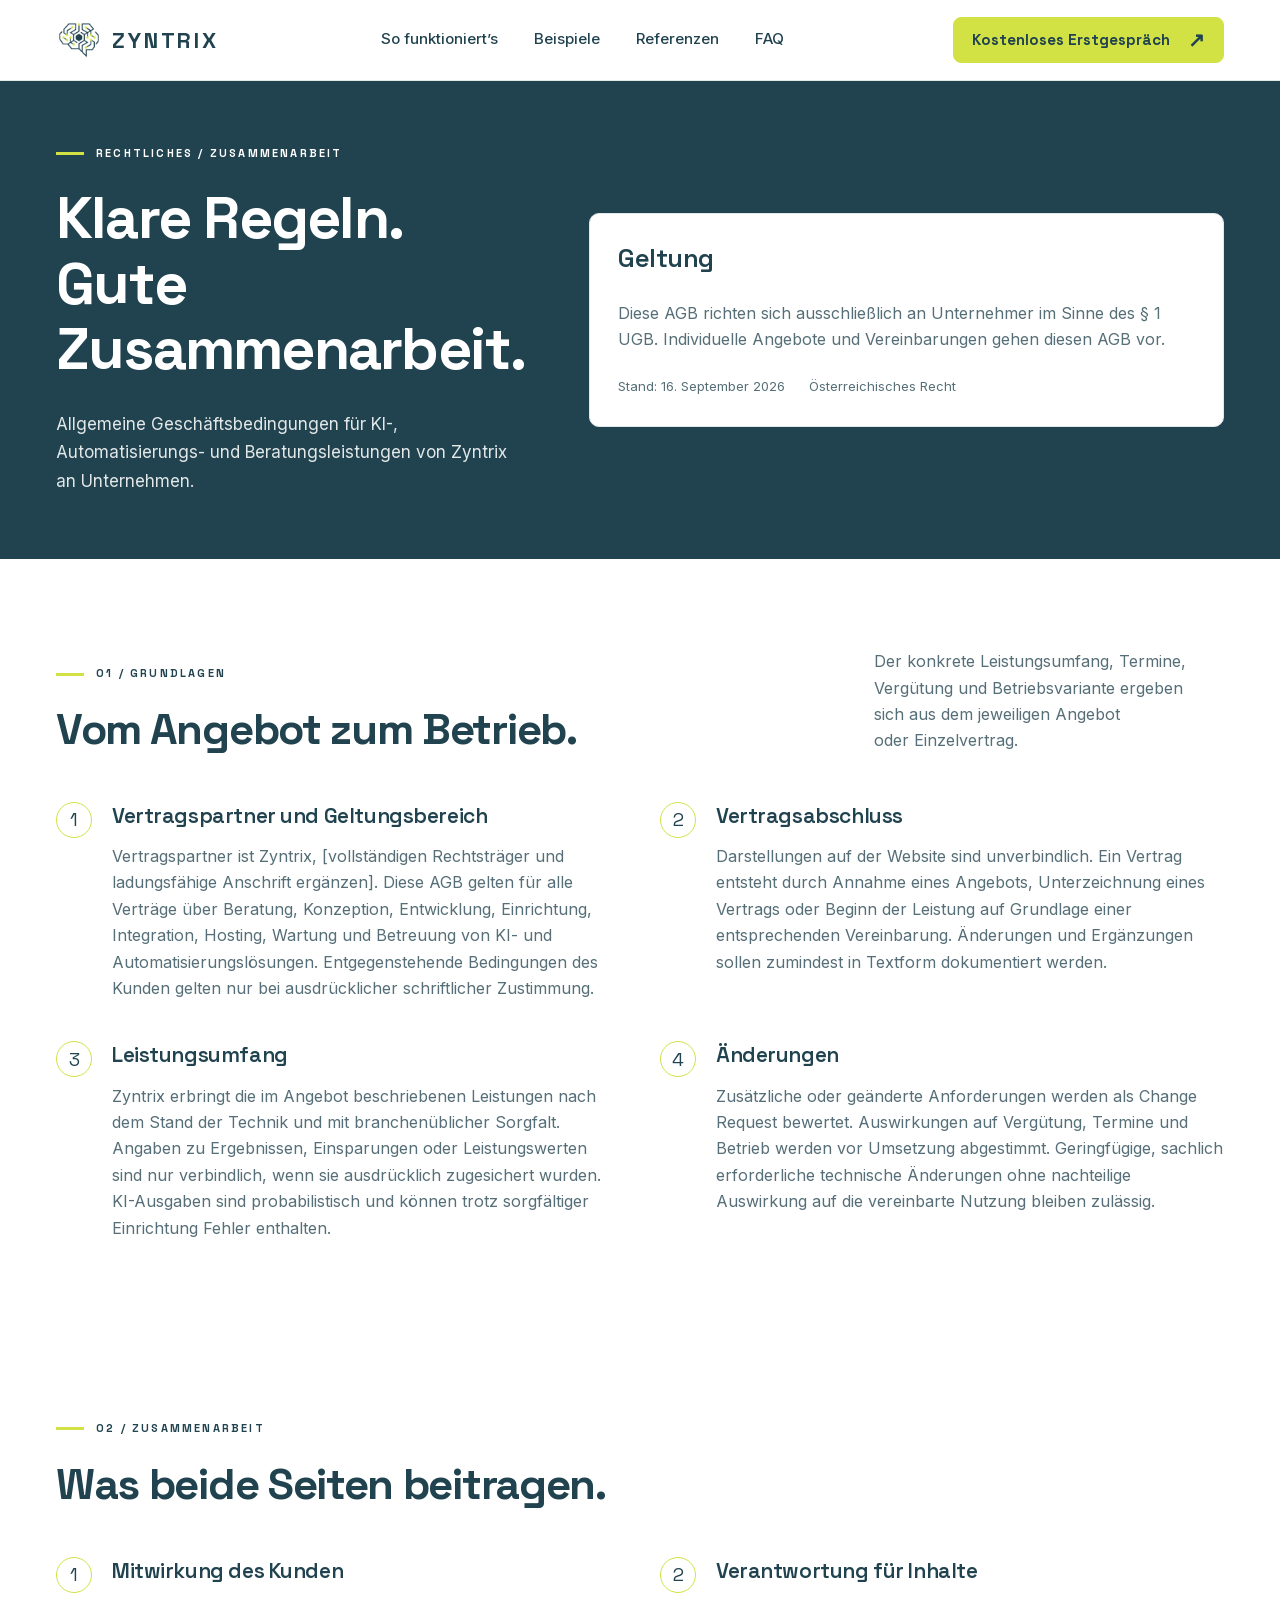
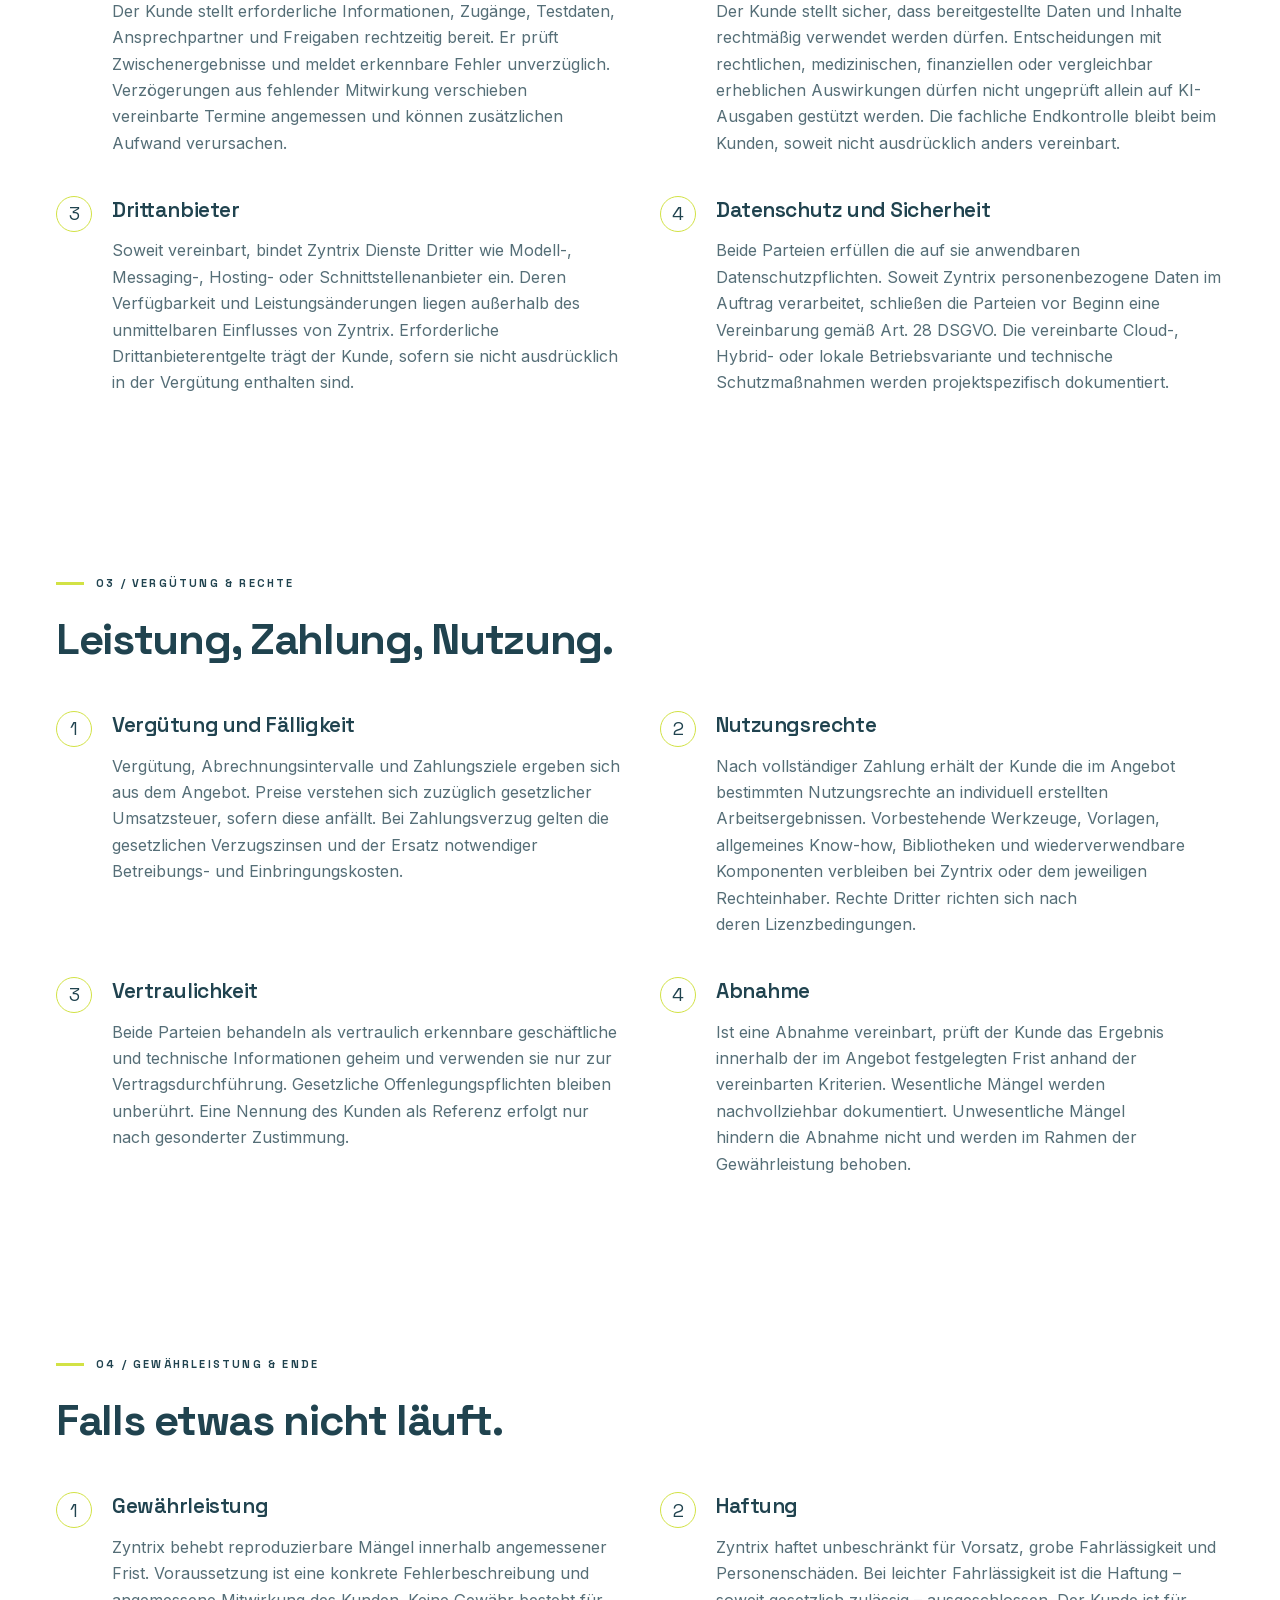
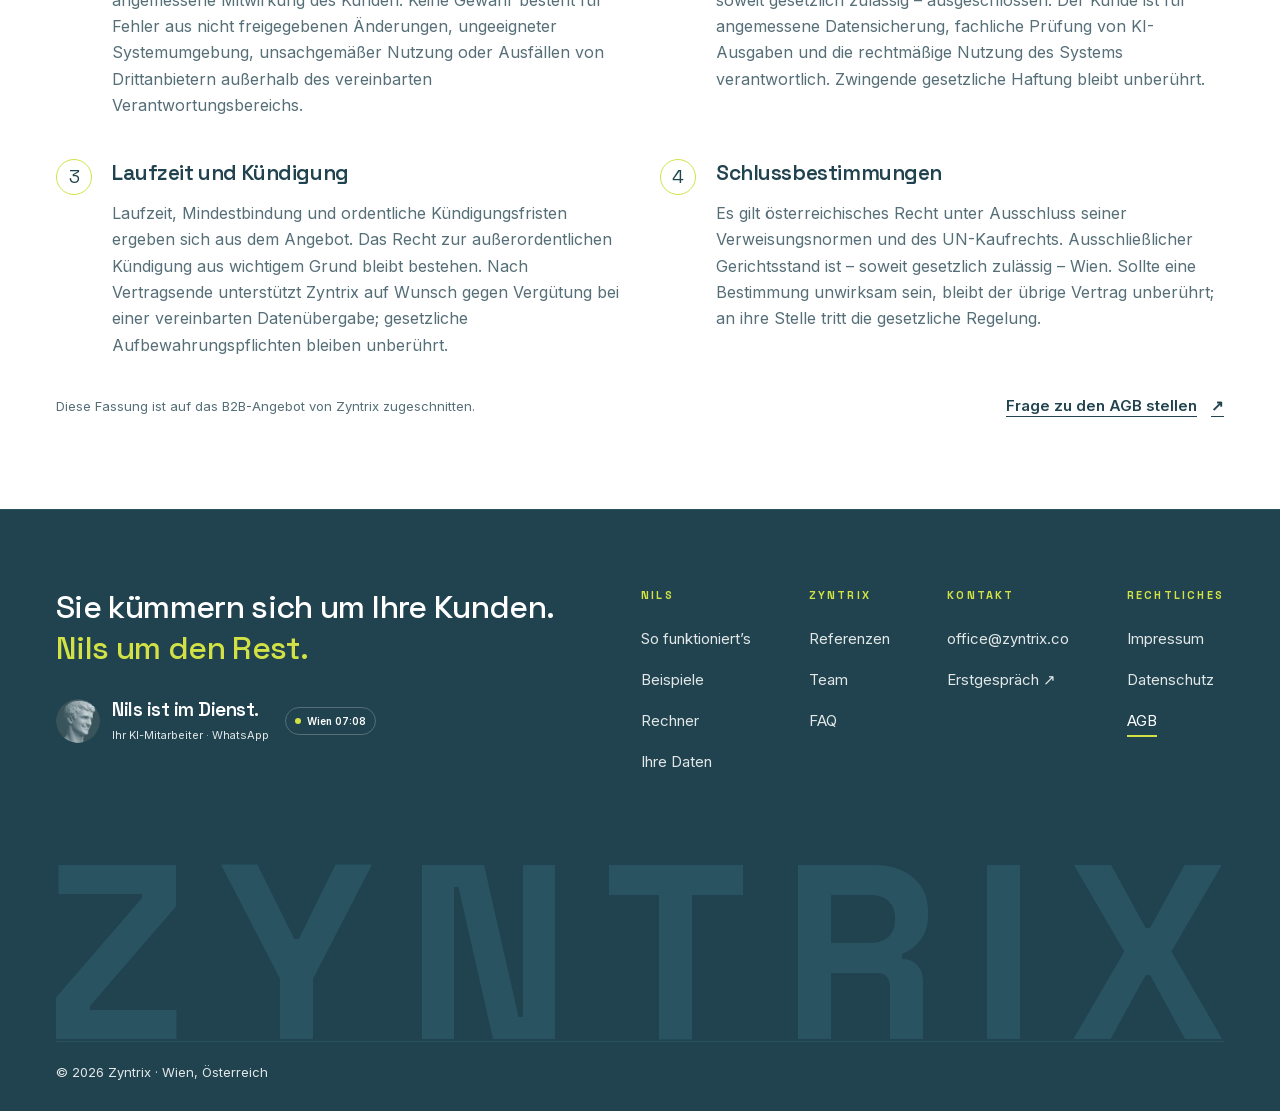
==== commit b9a96c72: "Repo aufgeräumt: Assets neu strukturiert, Archiv/Backup ausgelagert, neue Favicons, Logo und Erklärv" ====
--- a/agb.html
+++ b/agb.html
@@ -13,7 +13,7 @@
   <title>Allgemeine Geschäftsbedingungen | Zyntrix</title>
   <meta name="description" content="Allgemeine Geschäftsbedingungen von Zyntrix für Leistungen an Unternehmen."><meta name="robots" content="noindex,follow">
   <meta property="og:type" content="website"><meta property="og:locale" content="de_AT"><meta property="og:title" content="Allgemeine Geschäftsbedingungen | Zyntrix"><meta property="og:description" content="AGB von Zyntrix für KI- und Automatisierungsleistungen an Unternehmen."><meta property="og:url" content="https://zyntrix.co/agb.html">
-  <link rel="canonical" href="https://zyntrix.co/agb.html"><link rel="icon" href="/favicon.ico?v=3" type="image/x-icon" sizes="any"><link rel="icon" type="image/png" sizes="32x32" href="/assets/icons/favicon-32x32.png?v=3"><link rel="icon" type="image/png" sizes="16x16" href="/assets/icons/favicon-16x16.png?v=3"><link rel="apple-touch-icon" href="/apple-touch-icon.png?v=3"><link rel="manifest" href="/site.webmanifest">
+  <link rel="canonical" href="https://zyntrix.co/agb.html"><link rel="icon" href="/favicon.ico?v=4" type="image/x-icon" sizes="any"><link rel="icon" type="image/svg+xml" href="/assets/icons/favicon.svg?v=4"><link rel="icon" type="image/png" sizes="32x32" href="/assets/icons/favicon-32x32.png?v=4"><link rel="icon" type="image/png" sizes="16x16" href="/assets/icons/favicon-16x16.png?v=4"><link rel="apple-touch-icon" href="/apple-touch-icon.png?v=4"><link rel="manifest" href="/assets/icons/site.webmanifest">
   <!-- Meta Pixel Code -->
   <script>
   !function(f,b,e,v,n,t,s){if(f.fbq)return;n=f.fbq=function(){n.callMethod?n.callMethod.apply(n,arguments):n.queue.push(arguments)};if(!f._fbq)f._fbq=n;n.push=n;n.loaded=!0;n.version="2.0";n.queue=[];t=b.createElement(e);t.async=!0;t.src=v;s=b.getElementsByTagName(e)[0];s.parentNode.insertBefore(t,s)}(window,document,"script","https://connect.facebook.net/en_US/fbevents.js");
@@ -21,11 +21,11 @@
   </script>
   <noscript><img height="1" width="1" style="display:none" src="https://www.facebook.com/tr?id=1392514952248366&amp;ev=PageView&amp;noscript=1" alt=""></noscript>
   <!-- End Meta Pixel Code -->
-  <link rel="preload" href="assets/landing2/space-grotesk.woff2" as="font" type="font/woff2" crossorigin><link rel="stylesheet" href="site.css">
+  <link rel="preload" href="assets/fonts/space-grotesk.woff2" as="font" type="font/woff2" crossorigin><link rel="stylesheet" href="assets/css/site.css">
 </head>
 <body>
   <a class="skip" href="#inhalt">Zum Inhalt springen</a>
-  <header class="site-header"><div class="header wrap"><a class="brand" href="/" aria-label="Zyntrix, zur Startseite"><img class="brand-avatar" src="assets/landing2/nils.webp" width="34" height="34" alt="">ZYNTRIX<span class="brand-divider"></span><span class="brand-product">Lernen Sie Nils kennen.</span></a><nav class="header-links" aria-label="Hauptnavigation"><a href="/#beispiele">Was Nils kann</a><a class="header-contact" href="/#potenzialcheck">Kostenloses Erstgespräch <span aria-hidden="true">↗&#xFE0E;</span></a></nav></div></header>
+  <header class="site-header"><div class="header wrap"><a class="brand" href="/" aria-label="Zyntrix, zur Startseite"><img class="brand-avatar" src="assets/logo/zyntrix-logo-transparent-256.webp" width="46" height="46" alt="">ZYNTRIX</a><nav class="header-links" aria-label="Hauptnavigation"><a href="/#so-funktionierts">So funktioniert’s</a><a href="/#beispiele">Beispiele</a><a href="/#referenzen">Referenzen</a><a href="/#faq">FAQ</a><a class="header-contact" href="/#potenzialcheck">Kostenloses Erstgespräch <span aria-hidden="true">↗&#xFE0E;</span></a></nav></div></header>
 
   <main id="inhalt">
     <section class="section contact" aria-labelledby="page-title"><div class="wrap contact-layout"><div class="contact-copy"><div class="eyebrow">Rechtliches / Zusammenarbeit</div><h1 id="page-title">Klare Regeln.<br>Gute Zusammenarbeit.</h1><p>Allgemeine Geschäftsbedingungen für KI-, Automatisierungs- und Beratungsleistungen von Zyntrix an Unternehmen.</p></div><div class="check-card"><h3>Geltung</h3><p class="muted">Diese AGB richten sich ausschließlich an Unternehmer im Sinne des § 1 UGB. Individuelle Angebote und Vereinbarungen gehen diesen AGB vor.</p><div class="privacy-tags"><span>Stand: 16. September 2026</span><span>Österreichisches Recht</span></div></div></div></section>
@@ -39,6 +39,23 @@
     <section class="section promises" aria-labelledby="haftung-title"><div class="wrap"><div class="section-top"><div><div class="eyebrow">04 / Gewährleistung &amp; Ende</div><h2 id="haftung-title">Falls etwas nicht läuft.</h2></div></div><div class="promise-grid"><div class="promise"><span class="checkmark" aria-hidden="true">1</span><div><h3>Gewährleistung</h3><p>Zyntrix behebt reproduzierbare Mängel innerhalb angemessener Frist. Voraussetzung ist eine konkrete Fehlerbeschreibung und angemessene Mitwirkung des Kunden. Keine Gewähr besteht für Fehler aus nicht freigegebenen Änderungen, ungeeigneter Systemumgebung, unsachgemäßer Nutzung oder Ausfällen von Drittanbietern außerhalb des vereinbarten Verantwortungsbereichs.</p></div></div><div class="promise"><span class="checkmark" aria-hidden="true">2</span><div><h3>Haftung</h3><p>Zyntrix haftet unbeschränkt für Vorsatz, grobe Fahrlässigkeit und Personenschäden. Bei leichter Fahrlässigkeit ist die Haftung – soweit gesetzlich zulässig – ausgeschlossen. Der Kunde ist für angemessene Datensicherung, fachliche Prüfung von KI-Ausgaben und die rechtmäßige Nutzung des Systems verantwortlich. Zwingende gesetzliche Haftung bleibt unberührt.</p></div></div><div class="promise"><span class="checkmark" aria-hidden="true">3</span><div><h3>Laufzeit und Kündigung</h3><p>Laufzeit, Mindestbindung und ordentliche Kündigungsfristen ergeben sich aus dem Angebot. Das Recht zur außerordentlichen Kündigung aus wichtigem Grund bleibt bestehen. Nach Vertragsende unterstützt Zyntrix auf Wunsch gegen Vergütung bei einer vereinbarten Datenübergabe; gesetzliche Aufbewahrungspflichten bleiben unberührt.</p></div></div><div class="promise"><span class="checkmark" aria-hidden="true">4</span><div><h3>Schlussbestimmungen</h3><p>Es gilt österreichisches Recht unter Ausschluss seiner Verweisungsnormen und des UN-Kaufrechts. Ausschließlicher Gerichtsstand ist – soweit gesetzlich zulässig – Wien. Sollte eine Bestimmung unwirksam sein, bleibt der übrige Vertrag unberührt; an ihre Stelle tritt die gesetzliche Regelung.</p></div></div></div><div class="section-bottom"><span class="small">Diese Fassung ist auf das B2B-Angebot von Zyntrix zugeschnitten.</span><a class="text-link" href="mailto:office@zyntrix.co">Frage zu den AGB stellen <span aria-hidden="true">↗&#xFE0E;</span></a></div></div></section>
   </main>
 
-  <footer class="footer wrap"><span>© 2026 Zyntrix · Wien, Österreich</span><div class="footer-links"><a href="impressum.html">Impressum</a><a href="datenschutz.html">Datenschutz</a><a href="agb.html" aria-current="page">AGB</a></div></footer>
+  <footer class="footer"><div class="wrap">
+    <div>
+      <p>Sie kümmern sich um Ihre Kunden.<br><span>Nils um den Rest.</span></p>
+      <div class="demo-header"><img src="assets/img/nils.webp" width="44" height="44" alt="" loading="lazy"><div><strong>Nils ist im Dienst.</strong><span>Ihr KI-Mitarbeiter · WhatsApp</span></div><span class="demo-online"><i aria-hidden="true"></i><span id="footer-clock">24/7</span></span></div>
+    </div>
+    <nav class="footer-links" aria-labelledby="footer-nils"><h2 id="footer-nils">Nils</h2><a href="/#so-funktionierts">So funktioniert’s</a><a href="/#beispiele">Beispiele</a><a href="/#rechner">Rechner</a><a href="/#datenschutz">Ihre Daten</a></nav>
+    <nav class="footer-links" aria-labelledby="footer-zyntrix"><h2 id="footer-zyntrix">Zyntrix</h2><a href="/#referenzen">Referenzen</a><a href="/#team">Team</a><a href="/#faq">FAQ</a></nav>
+    <nav class="footer-links" aria-labelledby="footer-kontakt"><h2 id="footer-kontakt">Kontakt</h2><a href="mailto:office@zyntrix.co">office@zyntrix.co</a><a href="/#potenzialcheck">Erstgespräch <span aria-hidden="true">↗&#xFE0E;</span></a></nav>
+    <nav class="footer-links" aria-labelledby="footer-recht"><h2 id="footer-recht">Rechtliches</h2><a href="impressum.html">Impressum</a><a href="datenschutz.html">Datenschutz</a><a href="agb.html" aria-current="page">AGB</a></nav>
+    <p class="brand" aria-hidden="true"><span>Z</span><span>Y</span><span>N</span><span>T</span><span>R</span><span>I</span><span>X</span></p>
+    <p class="small">© 2026 Zyntrix · Wien, Österreich</p>
+  </div></footer>
+  <script>
+  // Footer: Ortszeit Wien im Status. Ohne Script bleibt „24/7“ stehen.
+  if(window.Intl){const viennaTime=new Intl.DateTimeFormat('de-AT',{timeZone:'Europe/Vienna',hour:'2-digit',minute:'2-digit'});const showViennaTime=()=>{document.getElementById('footer-clock').textContent='Wien '+viennaTime.format(new Date());};showViennaTime();setInterval(showViennaTime,15000);}
+  // Footer: Auf Touch-Geräten leuchten die Buchstaben der Wortmarke unter dem Finger (Ersatz für Hover).
+  const footerMark=document.querySelector('.footer .wrap > .brand');const lightLetter=event=>{if(event.pointerType==='mouse')return;const letter=document.elementFromPoint(event.clientX,event.clientY);if(!letter||letter.parentNode!==footerMark)return;letter.classList.add('is-active');clearTimeout(letter.fadeTimer);letter.fadeTimer=setTimeout(()=>letter.classList.remove('is-active'),400);};footerMark.addEventListener('pointerdown',lightLetter);footerMark.addEventListener('pointermove',lightLetter);
+  </script>
 </body>
 </html>
--- a/assets/css/site.css
+++ b/assets/css/site.css
@@ -0,0 +1,570 @@
+/* Zyntrix: shared design for every public page.
+   Adapted from AARON-Ventures/zyntrix-website, index.html (bundled template),
+   commit 0e403f0781e07df73ceaab6b5805c3e5d1e319a4.
+   Reference: 1200px content, 64–112px sections, Space Grotesk/Inter,
+   petrol headings, lime accents, white/grey surfaces. CI V 1-1-0. */
+@font-face { font-family: Inter; src: url('../fonts/inter.woff2') format('woff2'); font-weight: 100 900; font-display: swap; }
+@font-face { font-family: Space; src: url('../fonts/space-grotesk.woff2') format('woff2'); font-weight: 300 700; font-display: swap; }
+:root {
+  --ink: #20434f;
+  --lime: #d2e245;
+  --paper: #fff;
+  --white: #fff;
+  --muted: #556e77;
+  --line: #e2e7e8;
+  --surface: #f2f4f4;
+  --tint: #f9fbee;
+  --radius: 10px;
+  --gutter: clamp(20px, 5vw, 56px);
+  --section-space: clamp(64px, 7vw, 112px);
+  --layout-gap: clamp(32px, 5vw, 72px);
+  --header-height: 80px;
+}
+*, *::before, *::after { box-sizing: border-box; }
+html { scroll-behavior: smooth; scroll-padding-top: calc(var(--header-height) + 20px); }
+body { margin: 0; background: var(--paper); color: var(--ink); font: 16px/1.65 Inter, Arial, sans-serif; -webkit-font-smoothing: antialiased; }
+h1, h2, h3, p { margin: 0; }
+h1, h2, h3, .button, .brand, .eyebrow { font-family: Space, Arial, sans-serif; }
+h1, h2 { font-weight: 700; letter-spacing: -.03em; line-height: 1.12; text-wrap: pretty; }
+h1 { font-size: clamp(36px, 4.6vw, 60px); }
+h2 { font-size: clamp(28px, 3.4vw, 44px); }
+h3 { font-size: 21px; font-weight: 600; line-height: 1.3; letter-spacing: -.02em; }
+p { text-wrap: pretty; }
+a { color: inherit; text-decoration: none; }
+a:hover { text-decoration: underline; text-underline-offset: 4px; }
+button, input, select { font: inherit; color: inherit; }
+button { cursor: pointer; }
+button:disabled { cursor: default; opacity: .55; }
+button, a, input, summary { -webkit-tap-highlight-color: transparent; }
+:focus-visible { outline: 3px solid var(--ink); outline-offset: 5px; }
+.contact :focus-visible { outline-color: var(--lime); }
+.check-card :focus-visible { outline-color: var(--ink); }
+[hidden] { display: none !important; }
+img { max-width: 100%; display: block; }
+.wrap { width: min(1200px, calc(100% - var(--gutter) * 2)); margin-inline: auto; }
+.section { padding-block: var(--section-space); }
+.eyebrow { display: flex; align-items: center; gap: 12px; margin-bottom: 22px; font-size: 11px; line-height: 1.6; font-weight: 700; letter-spacing: .2em; text-transform: uppercase; }
+.eyebrow::before { content: ''; flex: 0 0 28px; height: 3px; background: var(--lime); }
+.muted { color: var(--muted); }
+.small { font-size: 13px; line-height: 1.65; }
+.button { display: inline-flex; justify-content: center; align-items: center; gap: 24px; min-height: 54px; padding: 16px 24px; background: var(--lime); border: 1px solid var(--lime); border-radius: 8px; color: var(--ink); font-size: 16px; font-weight: 700; line-height: 1.4; text-decoration: none; transition: transform .2s, box-shadow .2s; }
+.button:hover { transform: translateY(-2px); box-shadow: 0 4px 12px #20434f12; text-decoration: none; }
+.button .arrow { font-size: 22px; line-height: 1; }
+.text-link { display: inline-flex; align-items: center; gap: 14px; font-size: 15px; font-weight: 600; text-decoration: underline; text-underline-offset: 5px; }
+.section-top { display: flex; justify-content: space-between; align-items: end; gap: 40px; margin-bottom: 48px; }
+.section-top > p { max-width: 350px; color: var(--muted); }
+.grid3 { display: grid; grid-template-columns: repeat(3, minmax(0, 1fr)); gap: 24px; }
+.grid2 { display: grid; grid-template-columns: repeat(2, minmax(0, 1fr)); gap: var(--layout-gap); }
+.card { background: var(--white); border: 1px solid var(--line); border-radius: var(--radius); padding: 32px; box-shadow: 0 1px 2px #20434f08; }
+.skip { position: absolute; left: 12px; top: -80px; background: var(--lime); padding: 12px; z-index: 100; }
+.skip:focus { top: 12px; }
+
+/* Navigation and spacious editorial hero. */
+.site-header { position: sticky; top: 0; z-index: 30; background: #ffffffeb; -webkit-backdrop-filter: blur(14px); backdrop-filter: blur(14px); border-bottom: 1px solid var(--line); }
+.header { min-height: var(--header-height); display: flex; justify-content: space-between; align-items: center; gap: 28px; }
+.brand { display: flex; align-items: center; gap: 10px; font-size: 22px; font-weight: 700; letter-spacing: .13em; text-decoration: none !important; }
+.brand-avatar { width: 46px; height: 46px; object-fit: contain; flex-shrink: 0; }
+.header-links { flex: 1; display: flex; justify-content: flex-end; align-items: center; gap: 36px; font-size: 15px; font-weight: 500; }
+.header-links > a:first-child, .header-links > .header-contact { margin-left: auto; }
+.header-links > a:not(.header-contact) { padding-block: 6px; border-bottom: 2px solid transparent; text-decoration: none; transition: border-color .2s; }
+.header-links > a:not(.header-contact):hover { border-bottom-color: var(--lime); }
+.header-contact { display: flex; align-items: center; gap: 18px; min-height: 46px; padding: 10px 18px; background: var(--lime); border: 1px solid var(--lime); border-radius: 8px; font-family: Space, Arial, sans-serif; font-weight: 700; text-decoration: none; transition: transform .2s, box-shadow .2s; }
+.header-contact:hover { transform: translateY(-2px); box-shadow: 0 4px 12px #20434f12; text-decoration: none; }
+.header-contact span { font-size: 20px; line-height: 1; }
+.hero { display: grid; grid-template-columns: minmax(0, 1.15fr) minmax(0, 1fr); column-gap: var(--layout-gap); row-gap: 20px; align-items: center; padding-top: clamp(24px, 3vw, 40px); }
+.hero-copy { padding-block: 12px; }
+.hero h1 { font-size: clamp(40px, 4.6vw, 66px); font-weight: 700; line-height: 1.08; letter-spacing: -.03em; }
+.hero h1 > span { display: block; }
+.hero h1 .hero-name { margin-bottom: 12px; }
+.hero-copy .hero-promise { font-family: Space, sans-serif; font-size: clamp(20px, 1.8vw, 25px); font-weight: 500; line-height: 1.45; letter-spacing: -.02em; margin: 20px 0 16px; }
+.hero-promise span { color: var(--muted); }
+.hero-copy > p:not(.hero-promise) { max-width: 540px; font-size: 17px; line-height: 1.7; color: var(--muted); margin-bottom: 24px; }
+.hero-actions { display: grid; justify-items: start; gap: 14px; }
+.hero-checks { display: flex; flex-wrap: wrap; gap: 12px 22px; margin-top: 20px; font-size: 12px; color: var(--muted); }
+.hero-checks span::before { content: '✓'; margin-right: 7px; color: var(--ink); }
+.hero-baseline { grid-column: 1 / -1; display: flex; align-items: center; gap: 16px; padding-block: 18px; border-top: 1px solid var(--line); font-size: 11px; letter-spacing: .08em; }
+.hero-baseline > span:first-child { font-weight: 700; }
+.hero-baseline > span:nth-child(2) { color: var(--muted); }
+.hero-baseline a { display: flex; align-items: center; gap: 18px; margin-left: auto; font-size: 13px; letter-spacing: 0; }
+.hero-baseline a span { font-size: 22px; }
+
+/* Trust, process and use cases. */
+.trust { padding-block: 32px 48px; border-bottom: 1px solid var(--line); }
+.trust-inner { display: flex; align-items: center; justify-content: space-between; gap: 48px; }
+.trust-label { max-width: 150px; font-size: 11px; line-height: 1.7; letter-spacing: .1em; text-transform: uppercase; color: var(--muted); }
+.logos { flex: 1; display: flex; align-items: center; justify-content: space-between; gap: 28px; }
+.logo { width: 116px; height: 43px; object-fit: contain; mix-blend-mode: multiply; filter: grayscale(1); opacity: .8; }
+.aaron { font-family: Georgia, serif; letter-spacing: .16em; font-size: 22px; }
+.step-card { padding-top: 28px; border-top: 1px solid var(--line); }
+.step-card:first-child { border-color: var(--lime); }
+.steps .number { display: block; margin-bottom: 28px; font-family: Space, sans-serif; font-size: 14px; color: var(--muted); }
+.steps h3 { margin-bottom: 14px; }
+.steps p, .scene p { font-size: 16px; color: var(--muted); }
+.scenes, .privacy, #team, #faq { background: var(--surface); }
+.scene-time { display: inline-block; margin-bottom: 28px; padding: 6px 12px; border-radius: 5px; background: var(--surface); font-family: Space, sans-serif; font-size: 13px; }
+.scene p { margin-top: 14px; }
+.section-bottom { display: flex; align-items: center; justify-content: space-between; gap: 24px; margin-top: 36px; }
+.section-bottom .small { color: var(--muted); }
+
+/* Original background palette; spacious layout remains unchanged. */
+.roi { background: var(--ink); color: var(--white); }
+.roi .eyebrow, .roi .roi-intro, .roi .range-ends, .roi .result-label,
+.roi .per-month, .roi .small, .roi .formula { color: var(--line); }
+.roi .range-label output, .roi-amount { color: var(--lime); }
+.roi .ranges input { accent-color: var(--lime); }
+.roi :focus-visible { outline-color: var(--lime); }
+.roi-layout { display: grid; grid-template-columns: minmax(0, 1fr) minmax(0, 1fr); gap: var(--layout-gap); align-items: center; }
+.roi h2 { margin-bottom: 24px; }
+.roi-intro { max-width: 480px; color: var(--muted); }
+.ranges { display: grid; gap: 28px; margin-top: 36px; }
+.range-label { display: flex; align-items: center; justify-content: space-between; gap: 16px; font-size: 15px; }
+.range-label output { font-family: Space, sans-serif; font-size: 23px; white-space: nowrap; }
+.ranges input { width: 100%; height: 32px; margin: 10px 0 0; accent-color: var(--ink); cursor: pointer; }
+.range-ends { display: flex; justify-content: space-between; font-size: 12px; color: var(--muted); }
+.roi-result { padding: clamp(28px, 4vw, 48px); background: #2a5361; border: 1px solid var(--muted); border-radius: var(--radius); }
+.result-label, .per-month { font-size: 15px; color: var(--muted); }
+.roi-amount { margin-top: 12px; font: 600 clamp(48px, 5.8vw, 80px)/1.2 Space, sans-serif; letter-spacing: -.03em; font-variant-numeric: tabular-nums; }
+.roi-result hr { border: 0; border-top: 1px solid var(--muted); margin: 32px 0 24px; }
+.roi-result .small, .roi-result .formula { color: var(--line); }
+.roi-result .formula { margin-top: 14px; font-size: 12px; }
+.ownership { align-items: center; }
+.ownership h2 { margin-bottom: 24px; }
+.ownership p { color: var(--muted); }
+.ownership .text-link { margin-top: 28px; }
+.ownership .small { margin-top: 24px; }
+.value-card { padding: 36px; border: 1px solid var(--line); border-radius: var(--radius); background: var(--surface); }
+.value-card h3 { font-size: 26px; margin: 12px 0 28px; }
+.value-row { display: flex; justify-content: space-between; gap: 24px; border-top: 1px solid var(--line); padding-block: 18px; font-size: 14px; }
+.value-row span { color: var(--muted); }
+.value-row > * { min-width: 0; overflow-wrap: anywhere; }
+.value-row strong { text-align: right; }
+.privacy-layout { display: grid; grid-template-columns: repeat(2, minmax(0, 1fr)); gap: var(--layout-gap); align-items: start; }
+.privacy h2 { margin-bottom: 24px; }
+.privacy-intro, .privacy-panel p { color: var(--muted); }
+.segmented { display: flex; gap: 8px; margin-bottom: 28px; }
+.segmented button { flex: 1; min-height: 48px; padding: 12px 10px; border: 1px solid var(--line); border-radius: 8px; background: transparent; font-family: Space, sans-serif; font-weight: 700; font-size: 14px; }
+.segmented button[aria-pressed=true] { background: var(--white); border-color: var(--line); color: var(--ink); box-shadow: 0 2px 4px #20434f10; }
+.privacy-panel { min-height: 210px; }
+.privacy-panel h3 { margin-bottom: 16px; font-size: 24px; }
+.privacy-tags { display: flex; flex-wrap: wrap; gap: 12px 24px; margin-top: 24px; font-size: 13px; color: var(--muted); }
+.reference { display: grid; grid-template-columns: 1.2fr .8fr; gap: var(--layout-gap); align-items: center; }
+.quote { margin: 0; border-left: 3px solid var(--lime); padding: 8px 0 8px 32px; }
+.quote p { font-family: Space, sans-serif; font-size: clamp(24px, 2.5vw, 32px); line-height: 1.4; letter-spacing: -.02em; }
+.quote footer { margin-top: 24px; color: var(--muted); font-size: 13px; }
+.reference-note { color: var(--muted); }
+.reference .text-link { margin-top: 24px; }
+/* Team: bestehende Karten und Typografie mit lokalen Porträt-Platzhaltern. */
+#team .card { padding: 0; overflow: hidden; box-shadow: none; }
+#team .grid3 { grid-template-columns: repeat(5, minmax(0, 1fr)); gap: 16px; }
+#team .card > img { width: 100%; height: auto; aspect-ratio: 1 / 1; object-fit: cover; background: var(--surface); border-bottom: 1px solid var(--line); }
+#team .card > div { padding: 16px; }
+#team .card h3 .small { display: inline-block; margin-left: 6px; padding: 2px 8px; border-radius: 4px; background: var(--lime); color: var(--ink); font-family: Space, sans-serif; font-weight: 600; font-size: 11px; line-height: 1.5; vertical-align: 2px; }
+#team .card h3 { margin: 0 0 4px; font-size: 16px; line-height: 1.25; }
+#team .card p { font-size: 13px; }
+@media (max-width: 1050px) {
+  #team .grid3 { grid-template-columns: repeat(6, minmax(0, 1fr)); }
+  #team .grid3 > .card { grid-column: span 2; }
+  #team .grid3 > .card:nth-child(4) { grid-column: 2 / span 2; }
+}
+@media (max-width: 540px) {
+  #team .grid3 { grid-template-columns: repeat(4, minmax(0, 1fr)); gap: 12px; }
+  #team .grid3 > .card, #team .grid3 > .card:nth-child(4) { grid-column: span 2; }
+  #team .grid3 > .card:nth-child(5) { grid-column: 2 / span 2; }
+  #team .card > div { padding: 12px; }
+  #team .card h3 { font-size: 15px; }
+}
+.team-note { display: flex; gap: 24px; padding: 24px 28px; margin-top: 48px; border: 1px solid var(--line); border-radius: var(--radius); font-size: 14px; }
+.team-note strong { flex-shrink: 0; }
+.promise-grid { display: grid; grid-template-columns: repeat(2, minmax(0, 1fr)); gap: 40px; }
+.promise { display: flex; gap: 20px; align-items: start; }
+.checkmark { display: grid; place-items: center; flex-shrink: 0; width: 36px; height: 36px; border: 1px solid var(--lime); border-radius: 50%; font-family: Space, sans-serif; font-size: 18px; }
+.promise h3 { margin-bottom: 14px; }
+.promise p { color: var(--muted); }
+.faq-layout { display: grid; grid-template-columns: .75fr 1.25fr; gap: var(--layout-gap); }
+.faq-list details { border-bottom: 1px solid var(--line); }
+.faq-list details:first-child { border-top: 1px solid var(--line); }
+summary { position: relative; padding: 24px 36px 24px 0; cursor: pointer; list-style: none; font-size: 16px; font-weight: 600; line-height: 1.5; }
+summary::-webkit-details-marker { display: none; }
+summary::after { content: '+'; position: absolute; right: 4px; top: 19px; font-size: 24px; font-weight: 400; }
+details[open] summary::after { content: '−'; }
+.faq-list details[open] { border-color: var(--lime); }
+.faq-list details p { padding: 0 32px 28px 0; color: var(--muted); font-size: 15px; }
+
+/* Contact: shared grid keeps the compact card stable throughout the check. */
+.contact { padding-block: clamp(48px, 5vw, 72px); background: var(--ink); color: var(--white); }
+.contact-layout { display: grid; grid-template-columns: minmax(0, .85fr) minmax(0, 1.15fr); gap: var(--layout-gap); align-items: center; }
+.contact-copy > p { margin-top: 28px; color: var(--line); font-size: 17px; }
+.contact-points { display: grid; gap: 14px; margin-top: 32px; color: var(--line); font-size: 14px; }
+.contact-points span::before { content: '✓'; color: var(--lime); margin-right: 10px; }
+.check-card { display: grid; grid-template-columns: minmax(0, 1fr); align-content: start; padding: 28px; border: 1px solid var(--line); border-radius: var(--radius); background: var(--white); color: var(--ink); }
+.check-card > #quiz, .check-card > #form-panel, .check-card > #thank-you { grid-area: 1 / 1; min-width: 0; align-self: stretch; }
+.check-card > [hidden] { display: block !important; visibility: hidden; pointer-events: none; }
+.check-card #quiz, .check-card #quiz[hidden] { display: flex !important; flex-direction: column; }
+.check-card > #quiz, .check-card > #form-panel { position: relative; padding-bottom: 48px; }
+.check-card h3 { font-size: 26px; margin-bottom: 24px; }
+.check-card #question-title, .check-card #result-title { min-height: 2.5em; line-height: 1.25; margin-bottom: 16px; }
+.progress-head { display: flex; justify-content: space-between; align-items: center; gap: 16px; margin-bottom: 12px; font-size: 11px; letter-spacing: .1em; text-transform: uppercase; color: var(--muted); }
+.progress-track { height: 4px; margin-bottom: 20px; background: var(--surface); border-radius: 3px; overflow: hidden; }
+.progress-track span { display: block; height: 100%; background: var(--ink); transition: width .2s; }
+.options { display: grid; grid-template-columns: repeat(2, minmax(0, 1fr)); grid-auto-rows: minmax(76px, auto); gap: 12px; }
+.option { display: flex; align-items: center; justify-content: space-between; gap: 12px; min-height: 76px; padding: 16px; border: 1px solid var(--line); border-radius: 8px; background: white; font-size: 15px; line-height: 1.5; text-align: left; }
+.option::after { content: '↗'; flex-shrink: 0; font-size: 18px; color: var(--muted); }
+.option:active, .option:focus-visible { background: var(--tint); }
+.back { min-height: 44px; padding: 8px 0; border: 0; background: transparent; font-size: 13px; color: var(--muted); text-decoration: underline; text-underline-offset: 4px; }
+.check-card #quiz-back, .check-card #edit-check { position: absolute; left: 0; bottom: 0; }
+.check-hint { margin-top: auto; padding-top: 28px; font-size: 13px; line-height: 1.7; color: var(--muted); }
+.form-intro { margin-bottom: 16px; font-size: 14px; color: var(--muted); }
+.summary-tags { display: flex; flex-wrap: wrap; gap: 6px; margin-bottom: 16px; }
+.summary-tags span { display: flex; align-items: center; padding: 6px 10px; border-radius: 5px; background: var(--surface); font-size: 12px; line-height: 1.5; }
+.fields { display: grid; grid-template-columns: repeat(2, minmax(0, 1fr)); gap: 12px; }
+.field { display: grid; gap: 6px; font-size: 13px; font-weight: 600; }
+.field input, .field select { width: 100%; min-width: 0; min-height: 48px; padding: 12px; border: 1px solid var(--line); border-radius: 6px; background: var(--white); font-size: 16px; }
+.phone-row { display: flex; gap: 8px; }
+.phone-row input { flex: 1 1 auto; }
+.phone-row select { flex: 0 0 96px; width: 96px; padding-inline: 8px; font-weight: 400; cursor: pointer; }
+.field-email, .field-phone { grid-column: 1 / -1; }
+.consent-check { display: flex; align-items: start; gap: 12px; margin-block: 16px; font-size: 12px; line-height: 1.7; color: var(--muted); }
+.consent-check input { flex-shrink: 0; width: 18px; height: 18px; margin: 2px 0 0; accent-color: var(--ink); }
+.consent-check a { text-decoration: underline; }
+.form-button { width: 100%; }
+.form-error { min-height: 4.95em; margin-top: 12px; padding-left: 12px; border-left: 3px solid #c0474b; font-size: 13px; color: #c0474b; }
+.form-error[hidden] { display: block !important; visibility: hidden; }
+.honeypot { position: absolute; width: 1px; height: 1px; overflow: hidden; clip-path: inset(50%); }
+.thanks-mark { display: grid; place-items: center; width: 48px; height: 48px; margin-bottom: 24px; border-radius: 50%; background: var(--lime); font-size: 24px; }
+.thank-you p { color: var(--muted); margin-bottom: 20px; }
+.thank-you ol { margin-block: 28px; padding-left: 24px; color: var(--muted); }
+.thank-you li { padding-block: 8px; }
+/* Footer: dunkler Seitenabschluss mit Leitsatz, Navigation und großer Wortmarke. */
+.footer { overflow-x: clip; background: var(--ink); border-top: 1px solid #2a5361; color: var(--white); }
+.footer :focus-visible { outline-color: var(--lime); }
+.footer .wrap { container-type: inline-size; display: grid; grid-template-columns: minmax(0, 1fr) repeat(4, auto); column-gap: clamp(32px, 4.5vw, 64px); padding-block: clamp(56px, 6vw, 88px) 28px; }
+.footer .wrap > div { display: grid; align-content: start; justify-items: start; gap: 28px; }
+.footer .wrap > div > p { font: 500 clamp(24px, 2.5vw, 32px)/1.3 Space, Arial, sans-serif; letter-spacing: -.02em; }
+.footer .wrap > div > p span { color: var(--lime); }
+.footer .demo-header { flex-wrap: wrap; padding: 0; border: 0; background: none; }
+.footer .demo-header > div > span { color: var(--line); }
+.footer .demo-online { margin-left: 4px; border-color: var(--muted); font-variant-numeric: tabular-nums; }
+.footer .demo-online i { background: var(--lime); animation: footer-pulse 2.4s ease-out infinite; }
+.footer-links { display: grid; align-content: start; justify-items: start; gap: 10px; font-size: 15px; }
+.footer h2 { margin-bottom: 10px; color: var(--lime); font-size: 11px; line-height: 1.6; letter-spacing: .2em; text-transform: uppercase; }
+.footer-links a { padding-block: 3px; background: linear-gradient(var(--lime), var(--lime)) no-repeat 0 100% / 0 2px; color: var(--line); text-decoration: none; transition: background-size .25s, color .2s; }
+.footer-links a:hover, .footer-links [aria-current=page] { background-size: 100% 2px; color: var(--white); }
+.footer-links a span { display: inline-block; transition: transform .2s; }
+.footer-links a:hover span { transform: translate(2px, -2px); }
+/* Wortmarke: Zeilenhöhe = Versalhöhe, die Buchstaben stehen auf der Linie und füllen exakt die Inhaltsbreite (4,71 em). */
+.footer .wrap > .brand { grid-column: 1 / -1; display: block; margin: clamp(56px, 7vw, 96px) -.152em 0 -.046em; color: #2a5361; font-size: calc(min(1200px, 100vw - var(--gutter) * 2) / 4.71); font-size: 21.23cqw; line-height: .7; white-space: nowrap; cursor: default; -webkit-user-select: none; user-select: none; touch-action: pan-y pinch-zoom; }
+.footer .wrap > .brand span { display: inline-block; transition: color 1.4s; }
+.footer .small { grid-column: 1 / -1; padding-top: 20px; border-top: 1px solid #2a5361; color: var(--line); }
+.footer .wrap > .brand .is-active { color: var(--lime); transition-duration: .1s; }
+@media (hover: hover) { .footer .wrap > .brand span:hover { color: var(--lime); transition-duration: .1s; } }
+@supports (animation-timeline: view()) {
+  .footer .wrap > .brand span { animation: footer-rise linear both; animation-timeline: view(); animation-range: entry var(--rise, 0%) entry calc(64% + var(--rise, 0%)); }
+  .footer .wrap > .brand span:nth-child(2) { --rise: 6%; }
+  .footer .wrap > .brand span:nth-child(3) { --rise: 12%; }
+  .footer .wrap > .brand span:nth-child(4) { --rise: 18%; }
+  .footer .wrap > .brand span:nth-child(5) { --rise: 24%; }
+  .footer .wrap > .brand span:nth-child(6) { --rise: 30%; }
+  .footer .wrap > .brand span:nth-child(7) { --rise: 36%; }
+}
+@keyframes footer-rise { from { opacity: 0; transform: translateY(50%); } }
+@keyframes footer-pulse { from { box-shadow: 0 0 0 0 #d2e24599; } 70%, to { box-shadow: 0 0 0 7px #d2e24500; } }
+.sticky { display: none; }
+dialog { width: min(680px, calc(100% - 32px)); max-height: 85vh; padding: 36px; border: 1px solid var(--line); border-radius: var(--radius); color: var(--ink); overflow: auto; box-shadow: 0 15px 70px #20434f33; }
+dialog::backdrop { background: #20434f80; }
+dialog h2 { clear: both; font-size: 30px; margin-bottom: 24px; }
+dialog h3 { margin-top: 24px; font-size: 19px; }
+dialog p { margin-top: 12px; font-size: 15px; }
+dialog a { text-decoration: underline; }
+.dialog-close { display: block; margin: 0 0 24px auto; min-height: 44px; padding: 8px 12px; border: 1px solid var(--line); border-radius: 6px; background: white; font-size: 13px; }
+.no-js { margin-top: 24px; background: white; border-left: 3px solid #b0791a; padding: 20px; color: var(--ink); }
+@media (hover: hover) { .option:hover { background: var(--tint); border-color: var(--lime); } .segmented button:hover { border-color: var(--ink); } }
+
+/* Tablet: readable columns and enough room for the product demo. */
+@media (max-width: 1050px) {
+  .header-links > a:not(.header-contact):not(:first-child) { display: none; }
+  .hero { column-gap: 32px; }
+  .hero h1 { font-size: clamp(40px, 5vw, 54px); }
+  .trust-inner { gap: 28px; }
+  .logos { gap: 20px; }
+  .logo { width: 90px; }
+  .card, .value-card, .check-card { padding: 28px; }
+  .section-top > p { max-width: 300px; }
+  .footer .wrap { grid-template-columns: repeat(4, auto); justify-content: space-between; }
+  .footer .wrap > div { grid-column: 1 / -1; margin-bottom: 56px; }
+}
+@media (max-width: 800px) {
+  .hero, .grid2, .roi-layout, .privacy-layout, .reference, .faq-layout, .contact-layout { grid-template-columns: minmax(0, 1fr); }
+  .hero { gap: 28px; }
+  .hero-copy > p:not(.hero-promise) { max-width: 600px; }
+  .hero h1 { font-size: clamp(40px, 7vw, 60px); }
+  .hero-baseline { flex-wrap: wrap; gap: 8px 20px; }
+  .section-top { display: block; }
+  .section-top > p { max-width: 620px; margin-top: 24px; }
+  .grid3 { grid-template-columns: minmax(0, 1fr); gap: 24px; }
+  .step-card { display: grid; grid-template-columns: 44px minmax(0, 1fr); column-gap: 20px; }
+  .steps .number { grid-row: 1 / 3; margin: 0; }
+  .steps h3 { margin-bottom: 12px; }
+  .scene { display: grid; grid-template-columns: 76px minmax(0, 1fr); column-gap: 24px; }
+  .scene-time { grid-row: 1 / 3; align-self: start; margin: 0; text-align: center; }
+  .trust-inner { display: block; }
+  .trust-label { max-width: none; margin-bottom: 24px; }
+  .trust-label br { display: none; }
+  .contact-layout { gap: 40px; }
+  .contact-copy { max-width: 600px; }
+  .privacy-panel { min-height: 160px; }
+  .promise-grid { grid-template-columns: minmax(0, 1fr); gap: 32px; }
+  .check-card { padding: 32px; }
+  .team-note { flex-direction: column; gap: 16px; }
+  .value-card { padding: 32px; }
+}
+@media (max-width: 600px) {
+  :root { --header-height: 72px; }
+  .header { gap: 12px; }
+  .brand { font-size: 18px; gap: 6px; }
+  .brand-avatar { width: 38px; height: 38px; }
+  .header-links { gap: 0; }
+  .header-links > a:not(.header-contact) { display: none; }
+  .header-contact { font-size: 11px; padding: 10px; gap: 8px; }
+  .header-contact span { font-size: 16px; }
+  .eyebrow { font-size: 10px; letter-spacing: .15em; margin-bottom: 20px; }
+  .hero-copy { padding: 0; }
+  .hero-copy > p:not(.hero-promise) { font-size: 16px; }
+  .hero-actions .button { font-size: 15px; padding-inline: 18px; gap: 16px; }
+  .hero-checks { gap: 10px 16px; }
+  .hero-baseline { display: grid; grid-template-columns: 1fr auto; font-size: 9px; gap: 6px 12px; }
+  .hero-baseline > span:nth-child(2) { grid-column: 1; grid-row: 2; }
+  .hero-baseline a { grid-column: 2; grid-row: 1 / 3; font-size: 11px; gap: 8px; }
+  .logos { display: grid; grid-template-columns: repeat(3, minmax(0, 1fr)); justify-items: center; gap: 24px 16px; }
+  .logo { max-width: 100%; width: 90px; height: 36px; }
+  .aaron { font-size: 18px; }
+  .section-top { margin-bottom: 36px; }
+  .section-top > p { margin-top: 20px; }
+  .card, .value-card, .check-card { padding: 24px; }
+  .scene { display: block; }
+  .scene-time { margin-bottom: 24px; }
+  .section-bottom { align-items: start; flex-direction: column; gap: 20px; }
+  .range-label { font-size: 14px; }
+  .range-label output { font-size: 21px; }
+  .roi-result { padding: 28px; }
+  .value-row { gap: 16px; font-size: 13px; }
+  .segmented { gap: 6px; }
+  .segmented button { font-size: 13px; padding-inline: 7px; }
+  .quote { padding-left: 24px; }
+  .team-note { padding: 24px; margin-top: 36px; }
+  .contact-copy > p { font-size: 16px; }
+  .check-card h3 { font-size: 24px; }
+  .options { grid-template-columns: minmax(0, 1fr); grid-auto-rows: minmax(60px, auto); }
+  .option { min-height: 60px; padding: 14px 16px; font-size: 15px; }
+  .fields { gap: 12px; }
+  .summary-tags { grid-template-columns: minmax(0, 1fr); }
+  .form-button { font-size: 14px; padding-inline: 14px; gap: 12px; }
+
+  .footer .wrap { grid-template-columns: repeat(2, minmax(0, 1fr)); column-gap: 24px; padding-top: 48px; }
+  .footer .wrap > div { gap: 24px; margin-bottom: 40px; }
+  .footer-links { gap: 2px; }
+  .footer-links a { padding-block: 8px; }
+  .footer-links:nth-of-type(n+3) { margin-top: 32px; }
+  .footer .small { font-size: 12px; }
+  body:has(#sticky-cta) .footer { padding-bottom: calc(72px + env(safe-area-inset-bottom)); }
+  .sticky.visible { display: flex; position: fixed; bottom: 0; left: 0; right: 0; z-index: 20; align-items: center; justify-content: space-between; gap: 12px; padding: 12px var(--gutter) calc(12px + env(safe-area-inset-bottom)); background: var(--white); border-top: 1px solid var(--line); }
+  .sticky p { font-size: 10px; line-height: 1.5; }
+  .sticky strong { display: block; font-size: 12px; }
+  .sticky .button { min-height: 46px; font-size: 12px; padding: 12px 14px; gap: 12px; }
+  dialog { padding: 24px; }
+}
+@media (max-width: 360px) {
+  .header-contact { max-width: 145px; }
+  .hero h1 { font-size: 36px; }
+  .fields { grid-template-columns: minmax(0, 1fr); }
+  .check-card { padding: 20px; }
+  .sticky p { max-width: 115px; }
+}
+@media (prefers-reduced-motion: reduce) {
+  html { scroll-behavior: auto; }
+  *, *::before, *::after { animation: none !important; transition: none !important; }
+}
+
+/* Hero demo: a message becomes visible work, then a useful result. */
+.hero-demo { min-width: 0; width: 100%; align-self: center; }
+.hero-visual { position: relative; width: 100%; overflow: hidden; border: 1px solid var(--line); border-radius: 16px; background: var(--surface); box-shadow: 0 16px 40px -24px #20434f38; }
+.demo-header { display: flex; align-items: center; gap: 12px; padding: 16px 24px; background: var(--white); border-bottom: 1px solid var(--line); }
+.demo-header img { width: 44px; height: 44px; border-radius: 50%; object-fit: cover; }
+.demo-header > div { min-width: 0; }
+.demo-header strong { display: block; font: 600 19px/1.3 Space, sans-serif; letter-spacing: -.025em; }
+.demo-header > div > span { display: block; margin-top: 3px; font-size: 11px; color: var(--muted); }
+.demo-online { display: inline-flex; align-items: center; gap: 6px; margin-left: auto; padding: 5px 9px; border: 1px solid var(--line); border-radius: 20px; font-size: 10px; font-weight: 600; white-space: nowrap; }
+.demo-online i { width: 6px; height: 6px; border-radius: 50%; background: #1f7a5a; }
+.demo-workspace { padding: 16px 24px 0; }
+.demo-message { position: relative; margin-left: 38px; padding: 13px 16px 10px; border-radius: 12px 12px 2px 12px; background: var(--ink); color: var(--white); }
+.demo-overline { display: block; margin-bottom: 5px; font-size: 9px; font-weight: 600; letter-spacing: .1em; text-transform: uppercase; color: var(--lime); }
+.demo-message p { min-height: 42px; font-size: 13px; line-height: 1.6; text-wrap: initial; }
+.demo-sent { display: block; text-align: right; font-size: 9px; color: #ffffffb3; }
+.demo-sent > span { margin-left: 4px; color: var(--lime); }
+.demo-tasks { position: relative; margin-top: 16px; padding: 14px 16px; border: 1px solid var(--line); border-radius: 12px; background: var(--white); }
+.demo-task-heading { display: flex; align-items: center; justify-content: space-between; gap: 8px; }
+.demo-task-heading strong { font: 600 13px/1.4 Space, sans-serif; }
+.demo-task-heading > span { color: var(--muted); font-size: 11px; font-variant-numeric: tabular-nums; }
+.demo-progress { height: 3px; margin: 12px 0 6px; border-radius: 3px; overflow: hidden; background: var(--surface); }
+.demo-progress > span { display: block; width: 100%; height: 100%; border-radius: inherit; background: var(--lime); transition: width .5s ease; }
+.demo-tasks ol { list-style: none; margin: 0; padding: 0; }
+.demo-tasks li { display: grid; grid-template-columns: 24px minmax(0, 1fr) auto; align-items: center; gap: 10px; min-height: 54px; padding-block: 8px; border-bottom: 1px solid var(--line); }
+.demo-tasks li:last-child { border-bottom: 0; padding-bottom: 0; }
+.demo-task-icon { display: grid; place-items: center; width: 23px; height: 23px; border: 1px solid var(--line); border-radius: 50%; font-size: 13px; transition: background .25s, border-color .25s; }
+.demo-tasks li strong { display: block; font-size: 12px; font-weight: 600; line-height: 1.45; }
+.demo-tasks li small { display: block; margin-top: 3px; color: var(--muted); font-size: 10px; line-height: 1.5; }
+.demo-task-state { font-size: 9px; color: var(--muted); white-space: nowrap; }
+.demo-tasks li[data-state="active"] .demo-task-icon { border: 2px solid var(--line); border-top-color: var(--ink); animation: demo-spin 1s linear infinite; }
+.demo-tasks li[data-state="active"] .demo-task-state { color: var(--ink); font-weight: 600; }
+.demo-tasks li[data-state="done"] .demo-task-icon { background: var(--lime); border-color: var(--lime); }
+.demo-tasks li[data-state="done"] .demo-task-state { color: #1f7a5a; }
+.demo-result { display: flex; align-items: flex-start; gap: 10px; min-height: 88px; margin-top: 12px; padding: 14px; border-radius: 10px; background: var(--tint); transition: opacity .4s, transform .4s; }
+.demo-result-mark { font: 500 22px/1 Space, sans-serif; }
+.demo-result strong { display: block; margin-bottom: 4px; font: 600 13px/1.4 Space, sans-serif; }
+.demo-result p { font-size: 11px; line-height: 1.65; color: var(--muted); }
+.hero-visual[data-phase="working"] .demo-result { opacity: 0; transform: translateY(5px); }
+.hero-visual.paused .demo-task-icon { animation-play-state: paused; }
+.demo-footer { display: flex; align-items: center; justify-content: space-between; gap: 8px; min-height: 44px; padding: 0 24px; color: var(--muted); font-size: 9px; }
+.demo-footer button { display: inline-flex; align-items: center; gap: 6px; min-height: 44px; padding: 0; border: 0; background: transparent; font-size: 10px; }
+.demo-footer button:hover { color: var(--ink); }
+#demo-toggle-icon { min-width: 14px; font-size: 16px; }
+.demo-navigation { display: flex; align-items: center; justify-content: space-between; gap: 12px; margin-top: 12px; }
+.demo-navigation button { flex: 0 0 40px; height: 40px; background: var(--white); border: 1px solid var(--line); border-radius: 50%; font-size: 18px; transition: background .2s, border-color .2s; }
+.demo-navigation button:hover { background: var(--tint); border-color: var(--ink); }
+.demo-navigation p { display: grid; gap: 3px; text-align: center; min-width: 0; margin-inline: auto; }
+.demo-navigation p > span { color: var(--muted); font-size: 9px; letter-spacing: .12em; font-variant-numeric: tabular-nums; }
+.demo-navigation strong { font: 500 12px/1.4 Space, sans-serif; }
+@keyframes demo-spin { to { transform: rotate(360deg); } }
+@media (min-width: 901px) and (max-width: 1050px) {
+  .demo-header { padding-inline: 16px; gap: 8px; }
+  .demo-header strong { font-size: 17px; }
+  .demo-workspace { padding-inline: 14px; }
+  .demo-message { margin-left: 16px; }
+  .demo-tasks { padding-inline: 12px; }
+  .demo-task-state { font-size: 8px; }
+  .demo-tasks li { gap: 8px; }
+  .demo-message p { min-height: 84px; }
+  .demo-result { min-height: 117px; }
+  .demo-footer { padding-inline: 14px; }
+}
+@media (max-width: 900px) {
+  .hero { grid-template-columns: minmax(0, 1fr); }
+  .hero-demo { max-width: 520px; margin-inline: auto; }
+}
+@media (max-width: 600px) {
+  .demo-header { padding: 16px; gap: 10px; }
+  .demo-header strong { font-size: 18px; }
+  .demo-header > div > span { font-size: 10px; }
+  .demo-workspace { padding: 16px 14px 0; }
+  .demo-message { margin-left: 20px; padding-inline: 14px; }
+  .demo-message p { min-height: 84px; font-size: 12px; }
+  .demo-tasks { padding: 14px 12px; margin-top: 16px; }
+  .demo-tasks li { gap: 8px; }
+  .demo-result { min-height: 117px; }
+  .demo-footer { padding-inline: 14px; }
+  .demo-navigation button { flex-basis: 44px; height: 44px; }
+}
+@media (max-width: 380px) {
+  .demo-online { padding: 4px 6px; font-size: 9px; }
+  .demo-header img { width: 36px; height: 36px; }
+  .demo-header > div > span { font-size: 9px; }
+  .demo-message { margin-left: 8px; }
+  .demo-message p { min-height: 96px; }
+  .demo-tasks li { grid-template-columns: 22px minmax(0, 1fr); min-height: 84px; gap: 2px 8px; }
+  .demo-task-icon { grid-row: 1 / 3; }
+  .demo-task-state { grid-column: 2; }
+  .demo-result { min-height: 137px; }
+  .demo-footer { font-size: 8px; }
+}
+
+/* Distinct hero cards share a stage, with their own content and animation. */
+.demo-formats { display: flex; gap: 4px; padding: 10px 20px; border-bottom: 1px solid var(--line); background: var(--white); }
+.demo-formats button { flex: 1; min-width: 0; min-height: 32px; padding: 5px 8px; border: 1px solid transparent; border-radius: 6px; background: transparent; color: var(--muted); font-size: 11px; transition: background .2s; }
+.demo-formats button:hover { background: var(--surface); }
+.demo-formats button[aria-pressed="true"] { background: var(--ink); color: var(--white); }
+.demo-stage { display: grid; min-height: 470px; }
+.demo-stage > [data-demo-view] { grid-area: 1 / 1; min-width: 0; align-self: start; visibility: hidden; pointer-events: none; }
+.demo-stage > .is-active { visibility: visible; pointer-events: auto; }
+[data-reveal] { opacity: 0; transform: translateY(6px); transition: opacity .4s, transform .4s; }
+[data-reveal].is-revealed { opacity: 1; transform: none; }
+.demo-conversation { display: flex; flex-direction: column; gap: 12px; padding: 18px 24px 0; }
+.demo-day { display: block; text-align: center; color: var(--muted); font-size: 9px; margin-bottom: 2px; }
+.demo-chat-bubble { position: relative; width: fit-content; max-width: 90%; padding: 12px 15px; border: 1px solid var(--line); border-radius: 12px 12px 12px 2px; background: var(--white); }
+.demo-chat-bubble p { font-size: 12px; line-height: 1.7; }
+.demo-chat-bubble .demo-overline { color: var(--muted); margin-bottom: 4px; }
+.demo-chat-bubble.is-user { align-self: flex-end; background: var(--ink); color: var(--white); border-color: var(--ink); border-radius: 12px 12px 2px 12px; }
+.demo-chat-bubble.is-user .demo-overline { color: var(--lime); }
+.demo-chat-bubble.is-confirmation { background: var(--tint); padding-right: 34px; }
+.demo-chat-check { position: absolute; right: 12px; top: 12px; color: #1f7a5a; }
+.demo-typing { display: flex; align-items: center; gap: 4px; height: 18px; padding-left: 4px; font-size: 9px; color: var(--muted); }
+.demo-typing i { width: 4px; height: 4px; border-radius: 50%; background: var(--muted); animation: demo-type 1.2s ease-in-out infinite; }
+.demo-typing i:nth-child(2) { animation-delay: .15s; }
+.demo-typing i:nth-child(3) { animation-delay: .3s; }
+.demo-typing span { margin-left: 4px; }
+.hero-visual[data-phase="complete"] .demo-typing { visibility: hidden; }
+.hero-visual.paused .demo-typing i { animation-play-state: paused; }
+.demo-calendar-view, .demo-briefing-view { padding: 20px 24px 0; }
+.demo-calendar-view .demo-message { margin-bottom: 16px; }
+.demo-calendar-view .demo-message p { min-height: 0; font-size: 12px; }
+.demo-appointment { border: 1px solid var(--line); border-radius: 12px; background: var(--white); overflow: hidden; }
+.demo-calendar-top { display: flex; align-items: center; justify-content: space-between; gap: 8px; padding: 11px 16px; background: var(--tint); font-size: 10px; }
+.demo-calendar-top > span:last-child { color: #1f7a5a; }
+.demo-calendar-date { display: flex; gap: 18px; align-items: center; padding: 20px 16px 16px; }
+.demo-calendar-date > span { font-size: 10px; letter-spacing: .08em; }
+.demo-calendar-date > span > strong { display: block; font: 600 30px/1.2 Space, sans-serif; letter-spacing: -.05em; }
+.demo-calendar-date > div { border-left: 1px solid var(--line); padding-left: 18px; }
+.demo-calendar-date h3 { font-size: 17px; }
+.demo-calendar-date p { font-size: 10px; color: var(--muted); margin-top: 4px; }
+.demo-week { display: grid; grid-template-columns: repeat(7, minmax(0, 1fr)); gap: 5px; padding: 0 16px; }
+.demo-week span { display: grid; place-items: center; height: 32px; border-radius: 6px; background: var(--surface); font-size: 9px; color: var(--muted); }
+.demo-week .selected { color: var(--ink); background: var(--lime); font-weight: 700; }
+.demo-calendar-note { padding: 12px 16px; font-size: 10px; color: var(--muted); }
+.demo-reminder { display: flex; gap: 12px; align-items: center; padding: 15px 0; }
+.demo-reminder > span { display: grid; place-items: center; width: 30px; height: 30px; border: 1px solid var(--line); border-radius: 50%; background: var(--white); }
+.demo-reminder strong { font-size: 12px; }
+.demo-reminder p { font-size: 10px; color: var(--muted); }
+.demo-calendar-result { padding: 14px 16px; background: var(--tint); border-radius: 10px; }
+.demo-calendar-result .demo-overline { color: var(--muted); }
+.demo-calendar-result p { font-size: 12px; line-height: 1.6; }
+.demo-briefing-intro { padding: 2px 0 14px; }
+.demo-briefing-intro .demo-overline { color: var(--muted); }
+.demo-briefing-intro h3 { margin: 7px 0; font-size: 24px; line-height: 1.15; }
+.demo-briefing-intro p { font-size: 11px; color: var(--muted); }
+.demo-metrics { display: grid; grid-template-columns: repeat(3, minmax(0, 1fr)); gap: 8px; margin-bottom: 14px; }
+.demo-metrics > div { padding: 10px 12px; border: 1px solid var(--line); border-radius: 10px; background: var(--white); }
+.demo-metrics > div:nth-child(2) { background: var(--lime); border-color: var(--lime); }
+.demo-metrics strong { display: block; font: 500 28px/1.2 Space, sans-serif; }
+.demo-metrics span { display: block; margin-top: 3px; font-size: 10px; line-height: 1.5; }
+.demo-agenda { padding: 0 16px; background: var(--white); border: 1px solid var(--line); border-radius: 10px; }
+.demo-agenda > div { display: flex; align-items: center; gap: 18px; padding: 10px 0; border-bottom: 1px solid var(--line); }
+.demo-agenda > div:last-child { border-bottom: 0; }
+.demo-agenda time { font: 500 13px Space, sans-serif; }
+.demo-agenda strong { display: block; font-size: 11px; }
+.demo-agenda span { display: block; color: var(--muted); font-size: 10px; }
+.demo-priority { padding: 12px 0 0; }
+.demo-priority .demo-overline { color: var(--muted); }
+.demo-priority strong { font-size: 12px; }
+.demo-priority p { font-size: 11px; color: var(--muted); margin-top: 3px; }
+@keyframes demo-type { 0%, 60%, 100% { opacity: .35; } 30% { opacity: 1; } }
+@media (min-width: 901px) and (max-width: 1050px), (max-width: 600px) {
+  .demo-stage { min-height: 545px; }
+  .demo-formats { padding-inline: 12px; }
+  .demo-conversation, .demo-calendar-view, .demo-briefing-view { padding-inline: 14px; }
+  .demo-chat-bubble { max-width: 94%; }
+}
+@media (max-width: 380px) {
+  .demo-stage { min-height: 665px; }
+  .demo-formats { gap: 2px; padding-inline: 10px; }
+  .demo-formats button { padding-inline: 4px; font-size: 10px; }
+  .demo-chat-bubble { padding: 10px 12px; }
+  .demo-chat-bubble p { font-size: 11px; }
+  .demo-calendar-date { gap: 10px; padding-inline: 12px; }
+  .demo-calendar-date > div { padding-left: 10px; }
+  .demo-calendar-date h3 { font-size: 15px; }
+  .demo-week { padding-inline: 12px; gap: 3px; }
+}
+
+/* Local, on-demand explainer: poster first, no autoplay or preload. */
+.nils-film { background: var(--surface); }
+.nils-film-player { display: block; width: 100%; height: auto; aspect-ratio: 16 / 9; border: 1px solid var(--line); border-radius: 16px; background: var(--white); box-shadow: 0 12px 40px #20434f0d; }
+.nils-film-player:focus-visible { outline: 3px solid var(--ink); outline-offset: 5px; }
+@media (max-width: 600px) { .nils-film .section-bottom { align-items: flex-start; flex-direction: column; gap: 16px; } .nils-film-player { border-radius: 8px; } }
